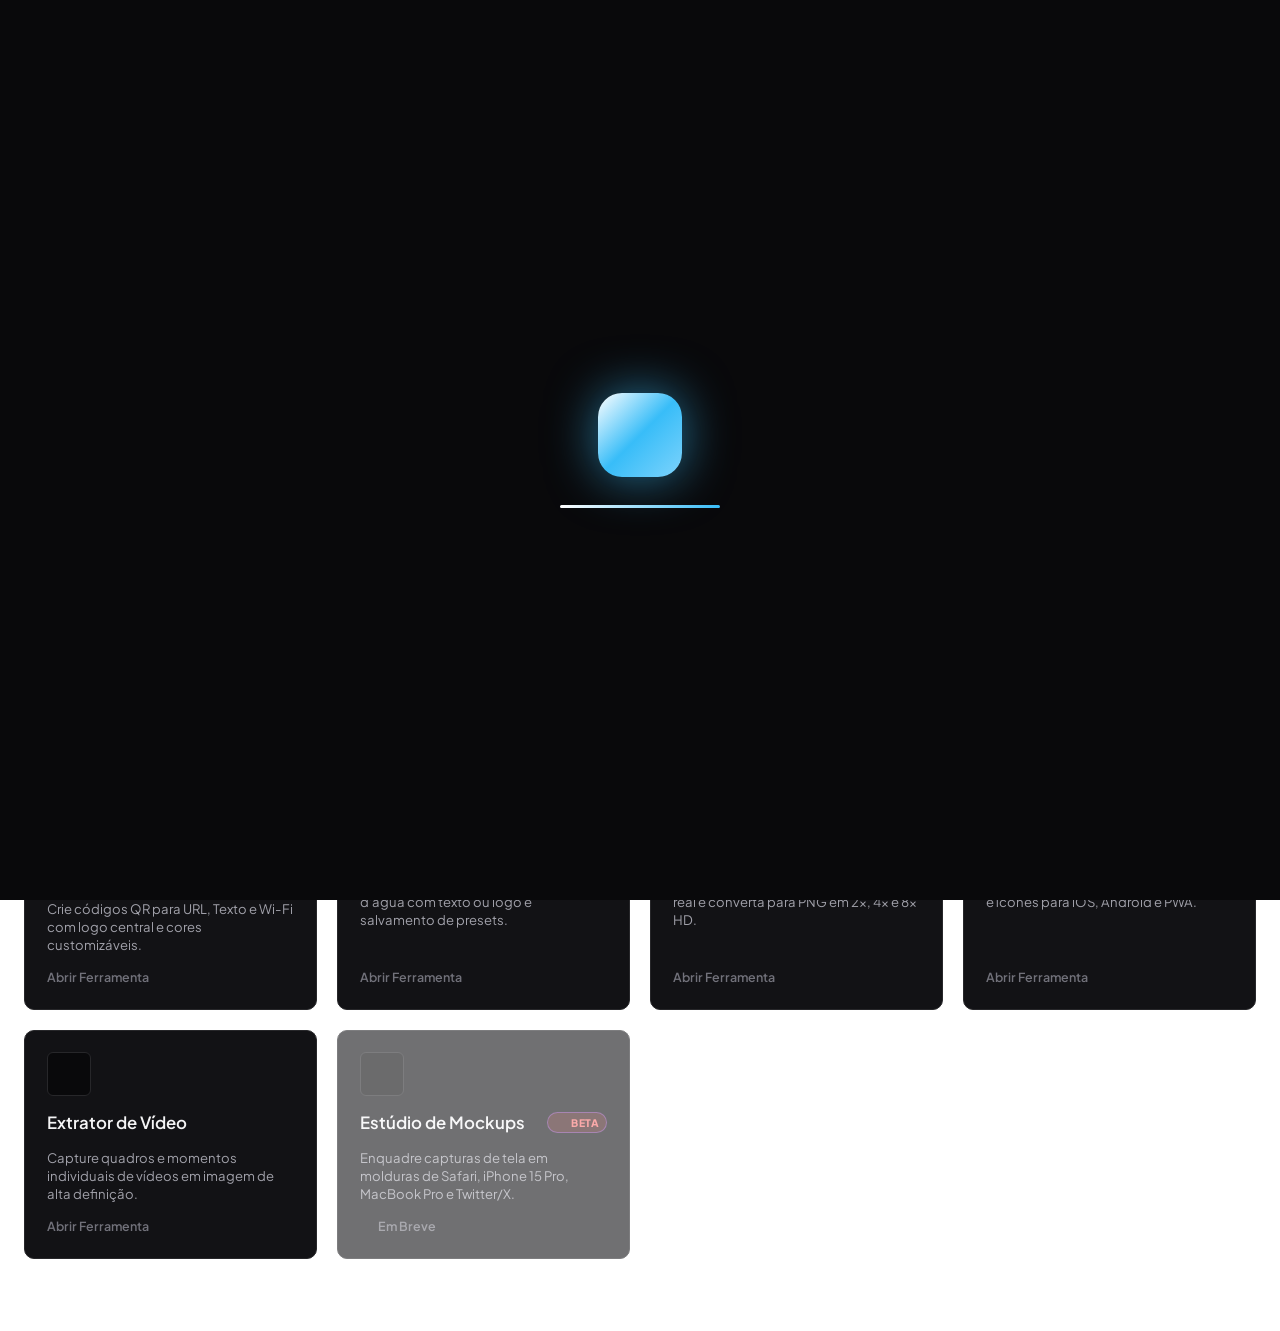
==== index.html @ 70dd6a7c "Add files via upload" ====
<!DOCTYPE html>
<html lang="pt-BR">
<head>
  <meta charset="UTF-8">
  <meta name="viewport" content="width=device-width, initial-scale=1.0">
  <meta name="description" content="SnapFlow - Suíte de Edição de Mídia e Utilitários de Design 100% Privada e Local. Comprima imagens em lote, remova fundos, converta vetores SVG, gere QR Codes e mockups 3D sem sair do navegador.">
  <meta name="keywords" content="comprimir imagens, compressor png jpg webp, remover fundo, editor de svg, mockups 3d, extrator de video, qrcode generator, design tools, saas media studio, privacidade local">
  <link rel="canonical" href="https://snapflow.app.br">

  <!-- OpenGraph / Facebook / WhatsApp Preview -->
  <meta property="og:type" content="website">
  <meta property="og:url" content="https://snapflow.app.br">
  <meta property="og:title" content="SnapFlow — Suíte de Edição de Mídia 100% Privada & Rápida">
  <meta property="og:description" content="Comprima fotos em lote, remova fundos, gere mockups e converta vetores SVG com processamento local no seu navegador.">
  <meta property="og:image" content="https://snapflow.app.br/assets/favicon.svg">

  <!-- Twitter Card -->
  <meta name="twitter:card" content="summary_large_image">
  <meta name="twitter:url" content="https://snapflow.app.br">
  <meta name="twitter:title" content="SnapFlow — Suíte de Edição de Mídia 100% Privada & Rápida">
  <meta name="twitter:description" content="Comprima fotos em lote, remova fundos, gere mockups e converta vetores SVG com processamento local no seu navegador.">

  <!-- Google tag (gtag.js) GA4 Oficial -->
  <script async src="https://www.googletagmanager.com/gtag/js?id=G-6MSY5E45TN"></script>
  <script>
    window.dataLayer = window.dataLayer || [];
    function gtag(){dataLayer.push(arguments);}
    gtag('js', new Date());
    gtag('config', 'G-6MSY5E45TN');
  </script>

  <title>SnapFlow</title>

  <!-- PWA & Mobile App Setup -->
  <link rel="manifest" href="manifest.json">
  <meta name="theme-color" content="#09090b">
  <meta name="mobile-web-app-capable" content="yes">
  <meta name="apple-mobile-web-app-capable" content="yes">
  <meta name="apple-mobile-web-app-status-bar-style" content="black-translucent">

  <!-- Favicon -->
  <link rel="icon" type="image/svg+xml" href="assets/favicon.svg">
  <link rel="shortcut icon" href="assets/favicon.svg">

  <!-- Google Fonts & Lucide Icons -->
  <link rel="preconnect" href="https://fonts.googleapis.com">
  <link rel="preconnect" href="https://fonts.gstatic.com" crossorigin>
  <link href="https://fonts.googleapis.com/css2?family=Outfit:wght@400;500;600;700;800&family=Plus+Jakarta+Sans:wght@400;500;600;700&display=swap" rel="stylesheet">
  <script src="https://unpkg.com/lucide@latest"></script>
  <script src="https://cdn.jsdelivr.net/npm/@supabase/supabase-js@2"></script>

  <!-- Stylesheets (v20 Cache Buster) -->
  <link rel="stylesheet" href="css/main.css?v=20">
  <link rel="stylesheet" href="css/glass.css?v=20">
  <link rel="stylesheet" href="css/components.css?v=20">
</head>
<body class="dark-theme">
  <!-- Dual-Theme Animated Particle Canvas -->
  <canvas id="stellarBg"></canvas>
  <!-- 1. Animated Splashscreen Overlay (Only Radiating Logo + Loader Bar) -->
  <div id="splashOverlay" class="splash-overlay">
    <div class="splash-content">
      <div class="splash-logo-glow">
        <i data-lucide="zap"></i>
      </div>
      <div class="splash-loader-bar">
        <div class="splash-loader-progress"></div>
      </div>
    </div>
  </div>

  <!-- Top Navigation & Header -->
  <header class="app-header">
    <div class="header-container">
      <div class="brand-logo" id="brandLogoBtn" style="cursor:pointer;" title="Voltar ao Hub de Serviços">
        <div class="logo-icon-glow">
          <i data-lucide="zap" class="brand-icon"></i>
        </div>
        <div class="brand-text">
          <span class="brand-name">Snap<span class="accent-badge">Flow</span></span>
        </div>
      </div>

      <nav class="header-nav-links">
        <button class="header-nav-link active" id="navHomeLink"><i data-lucide="home"></i> Início</button>
        <button class="header-nav-link" id="navPricingLink"><i data-lucide="gem"></i> Preços &amp; Planos</button>
      </nav>

      <div class="header-actions">
        <button id="showHubBtn" class="btn btn-secondary btn-sm hidden">
          <i data-lucide="layout-grid"></i> Ver Todas as Ferramentas
        </button>
        <button id="authLoginBtn" class="btn btn-secondary btn-sm" title="Entrar ou Criar Conta no SnapFlow">
          <i data-lucide="user"></i> Entrar
        </button>
        <div id="userProfileBadge" class="user-micro-badge hidden" title="Ver Planos / Gerenciar Conta">
          <div class="user-avatar-circle" id="userAvatarInitial">P</div>
          <div class="user-meta-info">
            <span class="user-meta-name" id="userNameLabel">Conta</span>
            <span class="micro-plan-badge free-badge" id="userPlanTag">FREE (0/10)</span>
          </div>
          <button id="authLogoutBtn" class="logout-icon-btn" title="Sair da Conta">
            <i data-lucide="log-out"></i>
          </button>
        </div>
      </div>
    </div>
  </header>

  <!-- 2. Services Grid Hub Screen (Initial Selection Screen) -->
  <div id="hubScreen" class="hub-screen">
    <div class="hub-header">
      <h1 class="hub-title">O que você gostaria de criar ou editar hoje?</h1>
      <p class="hub-subtitle">Escolha uma ferramenta abaixo para iniciar o seu projeto. Processamento 100% privado e rápido.</p>

      <div class="hub-search-container">
        <i data-lucide="search" class="hub-search-icon"></i>
        <input type="text" id="hubSearchInput" placeholder="Buscar ferramenta (ex: PDF, Fundo, QR Code, Mockup)..." class="hub-search-input">
      </div>

      <div class="hub-privacy-pill tooltip-trigger">
        <i data-lucide="shield-check" class="shield-icon"></i>
        <span>100% Privado &amp; Local</span>
      </div>
    </div>

    <!-- Category: Ferramentas Principais de Mídia & Design -->
    <div class="hub-category-section">
      <div class="hub-category-title"><i data-lucide="sparkles"></i> Ferramentas Essenciais de Mídia &amp; Design</div>
      <div class="hub-grid">
        <div class="hub-card" data-open-tab="compressor">
          <div class="hub-card-icon"><i data-lucide="minimize-2"></i></div>
          <div class="hub-card-title">Compressor &amp; Lote ZIP <span class="hot-badge"><i data-lucide="flame" class="flame-icon"></i> POPULAR</span></div>
          <p class="hub-card-desc">Reduza o tamanho de até 100 fotos preservando a qualidade visual. Baixe tudo em ZIP.</p>
          <span class="hub-card-action">Abrir Ferramenta <i data-lucide="arrow-right"></i></span>
        </div>

        <div class="hub-card" data-open-tab="converter">
          <div class="hub-card-icon"><i data-lucide="repeat"></i></div>
          <div class="hub-card-title">Conversor em Lote <span class="hot-badge"><i data-lucide="flame" class="flame-icon"></i> POPULAR</span></div>
          <p class="hub-card-desc">Converta entre PNG, JPG, WebP, AVIF e ICO em lote com download em ZIP.</p>
          <span class="hub-card-action">Abrir Ferramenta <i data-lucide="arrow-right"></i></span>
        </div>

        <div class="hub-card" data-open-tab="cropper">
          <div class="hub-card-icon"><i data-lucide="crop"></i></div>
          <div class="hub-card-title">Recorte &amp; Filtros</div>
          <p class="hub-card-desc">Recorte imagens em proporções 1:1, 16:9, 4:3, rotacione e aplique filtros visuais.</p>
          <span class="hub-card-action">Abrir Ferramenta <i data-lucide="arrow-right"></i></span>
        </div>

        <div class="hub-card" data-open-tab="upscaler">
          <div class="hub-card-icon"><i data-lucide="sparkles"></i></div>
          <div class="hub-card-title">HD Upscaler &amp; Nitidez</div>
          <p class="hub-card-desc">Amplie a resolução (2x/4x HD) e recupere detalhes com o filtro Unsharp Mask.</p>
          <span class="hub-card-action">Abrir Ferramenta <i data-lucide="arrow-right"></i></span>
        </div>

        <div class="hub-card" data-open-tab="qrcode">
          <div class="hub-card-icon"><i data-lucide="qr-code"></i></div>
          <div class="hub-card-title">Gerador de QR Code <span class="hot-badge"><i data-lucide="flame" class="flame-icon"></i> POPULAR</span></div>
          <p class="hub-card-desc">Crie códigos QR para URL, Texto e Wi-Fi com logo central e cores customizáveis.</p>
          <span class="hub-card-action">Abrir Ferramenta <i data-lucide="arrow-right"></i></span>
        </div>

        <div class="hub-card" data-open-tab="watermark">
          <div class="hub-card-icon"><i data-lucide="stamp"></i></div>
          <div class="hub-card-title">Marca d'Água</div>
          <p class="hub-card-desc">Proteja suas fotos aplicando marca d'água com texto ou logo e salvamento de presets.</p>
          <span class="hub-card-action">Abrir Ferramenta <i data-lucide="arrow-right"></i></span>
        </div>

        <div class="hub-card" data-open-tab="svgStudio">
          <div class="hub-card-icon"><i data-lucide="pen-tool"></i></div>
          <div class="hub-card-title">Editor SVG &amp; PNG HD</div>
          <p class="hub-card-desc">Edite cores de vetores SVG em tempo real e converta para PNG em 2x, 4x e 8x HD.</p>
          <span class="hub-card-action">Abrir Ferramenta <i data-lucide="arrow-right"></i></span>
        </div>

        <div class="hub-card" data-open-tab="favicon">
          <div class="hub-card-icon"><i data-lucide="layout-grid"></i></div>
          <div class="hub-card-title">Gerador de Favicon</div>
          <p class="hub-card-desc">Gere conjuntos completos de favicons e ícones para iOS, Android e PWA.</p>
          <span class="hub-card-action">Abrir Ferramenta <i data-lucide="arrow-right"></i></span>
        </div>

        <div class="hub-card" data-open-tab="frame">
          <div class="hub-card-icon"><i data-lucide="film"></i></div>
          <div class="hub-card-title">Extrator de Vídeo</div>
          <p class="hub-card-desc">Capture quadros e momentos individuais de vídeos em imagem de alta definição.</p>
          <span class="hub-card-action">Abrir Ferramenta <i data-lucide="arrow-right"></i></span>
        </div>

        <div class="hub-card disabled-card" data-open-tab="mockupStudio" style="opacity: 0.6; pointer-events: none; position: relative;">
          <div class="hub-card-icon"><i data-lucide="monitor"></i></div>
          <div class="hub-card-title">Estúdio de Mockups <span class="beta-badge" style="background: rgba(239, 68, 68, 0.2); color: #f87171;"><i data-lucide="lock" style="width:11px; height:11px; vertical-align:middle; margin-right:2px;"></i> BETA</span></div>
          <p class="hub-card-desc">Enquadre capturas de tela em molduras de Safari, iPhone 15 Pro, MacBook Pro e Twitter/X.</p>
          <span class="hub-card-action" style="color: var(--text-muted);"><i data-lucide="lock" style="width:14px; height:14px;"></i> Em Breve</span>
        </div>
      </div>
    </div>
  </div>

  <!-- 3. Pricing & SaaS Plans Screen -->
  <div id="pricingScreen" class="pricing-screen hidden">
    <div class="pricing-header">
      <h1 class="pricing-title">Escolha o plano ideal para o seu fluxo de trabalho</h1>
      <p class="pricing-subtitle">Processamento 100% privado no seu dispositivo. Sem limites ocultos.</p>
    </div>

    <div class="pricing-toggle-row">
      <span>Mensal</span>
      <div class="pricing-toggle-switch" id="pricingToggleSwitch">
        <div class="pricing-toggle-circle"></div>
      </div>
      <span>Anual</span>
      <span class="discount-badge">Economize 20%</span>
    </div>

    <div class="pricing-grid">
      <!-- Plan 1: Starter -->
      <div class="pricing-card">
        <h3 class="plan-name">Grátis</h3>
        <div class="plan-price-row"><span class="plan-price">R$ 0</span><span class="plan-period">/ mês</span></div>
        <p class="plan-desc">Para uso casual e edições rápidas no dia a dia.</p>
        <ul class="plan-features-list">
          <li class="plan-feature-item"><i data-lucide="check"></i> 10 Processamentos por mês</li>
          <li class="plan-feature-item"><i data-lucide="check"></i> Ferramentas Básicas (Compressor, QR Code)</li>
          <li class="plan-feature-item"><i data-lucide="check"></i> Processamento 100% Local &amp; Privado</li>
        </ul>
        <button id="freePlanBtn" class="btn btn-secondary btn-block margin-top-md">Plano Atual</button>
      </div>

      <!-- Plan 2: Pro -->
      <div class="pricing-card featured">
        <span class="featured-badge">Mais Popular</span>
        <h3 class="plan-name">Pro</h3>
        <div class="plan-price-row"><span class="plan-price" id="proPriceVal">R$ 29</span><span class="plan-period" id="proPeriodVal">/ mês</span></div>
        <p class="plan-desc">Para designers, criadores de conteúdo e freelancers.</p>
        <ul class="plan-features-list">
          <li class="plan-feature-item"><i data-lucide="check"></i> <strong>Processamento &amp; ZIP Ilimitados</strong></li>
          <li class="plan-feature-item"><i data-lucide="check"></i> Todas as 16 Ferramentas Avançadas</li>
          <li class="plan-feature-item"><i data-lucide="check"></i> Estúdio de Mockups 3D &amp; Editor SVG</li>
          <li class="plan-feature-item"><i data-lucide="check"></i> Exportação em Alta Definição 4K</li>
          <li class="plan-feature-item"><i data-lucide="check"></i> Marcas d'Água &amp; Presets Salvos</li>
        </ul>
        <button id="proSubscribeBtn" class="btn btn-primary btn-block margin-top-md">Assinar Plano Pro</button>
      </div>

      <!-- Plan 3: Enterprise -->
      <div class="pricing-card">
        <h3 class="plan-name">Agências</h3>
        <div class="plan-price-row"><span class="plan-price">R$ 79</span><span class="plan-period">/ mês</span></div>
        <p class="plan-desc">Para agências, times e empresas que buscam alta escala.</p>
        <ul class="plan-features-list">
          <li class="plan-feature-item"><i data-lucide="check"></i> Tudo do Plano Pro para até 10 pessoas</li>
          <li class="plan-feature-item"><i data-lucide="check"></i> Suporte Prioritário 24/7</li>
          <li class="plan-feature-item"><i data-lucide="check"></i> Licença Comercial Ilimitada</li>
        </ul>
        <button class="btn btn-secondary btn-block margin-top-md">Contatar Vendas</button>
      </div>
    </div>

    <!-- 7-Day Money Back Guarantee Card (Trust & Risk Reversal) -->
    <div class="pricing-guarantee-card">
      <div class="guarantee-icon-glow">
        <i data-lucide="shield-check"></i>
      </div>
      <div class="guarantee-text-block">
        <h4 class="guarantee-title">Garantia Incondicional de 7 Dias</h4>
        <p class="guarantee-desc">Experimente o SnapFlow PRO sem nenhum risco. Se você não amar a produtividade e a velocidade da plataforma nos primeiros 7 dias, devolvemos 100% do seu investimento sem perguntas.</p>
      </div>
    </div>

    <!-- Pricing FAQ Section -->
    <div class="pricing-faq-section">
      <h2 class="faq-title">Perguntas Frequentes</h2>
      <div class="faq-grid">
        <div class="faq-card">
          <div class="faq-question"><i data-lucide="help-circle"></i> Como funciona a privacidade dos meus arquivos?</div>
          <div class="faq-answer">Todo o processamento de imagens, vídeos e arquivos é feito 100% no seu próprio navegador via HTML5 Canvas. Suas fotos NUNCA são enviadas para nenhum servidor externo.</div>
        </div>

        <div class="faq-card">
          <div class="faq-question"><i data-lucide="help-circle"></i> O SnapFlow precisa de instalação?</div>
          <div class="faq-answer">Não! O SnapFlow roda diretamente no seu navegador em qualquer computador ou dispositivo sem precisar baixar programas.</div>
        </div>

        <div class="faq-card">
          <div class="faq-question"><i data-lucide="help-circle"></i> Posso cancelar minha assinatura a qualquer momento?</div>
          <div class="faq-answer">Com certeza. Você pode cancelar sua assinatura com 1 clique a qualquer momento sem taxas ou fidelidade.</div>
        </div>

        <div class="faq-card">
          <div class="faq-question"><i data-lucide="help-circle"></i> As ferramentas funcionam sem internet?</div>
          <div class="faq-answer">Sim! Após carregar a página inicial, todas as 16 ferramentas funcionam perfeitamente mesmo se a sua conexão com a internet cair.</div>
        </div>
      </div>
    </div>
  </div>

  <!-- 3. Studio Workspace Layout (Hidden initially until a tool is selected) -->
  <div id="workspaceLayout" class="workspace-layout hidden">
    <!-- Sidebar Navigation (16 Tools Categorized) -->
    <aside class="sidebar glass-card">
      <nav class="nav-menu">
        <div class="nav-group-title">Ferramentas de Mídia</div>

        <button class="nav-item active" data-tab="compressor">
          <div class="nav-icon-wrapper"><i data-lucide="minimize-2"></i></div>
          <div class="nav-label"><span class="nav-title">Compressor &amp; Lote ZIP <span class="hot-badge"><i data-lucide="flame" class="flame-icon"></i> POPULAR</span></span><span class="nav-desc">PNG, JPG, WebP</span></div>
        </button>

        <button class="nav-item" data-tab="converter">
          <div class="nav-icon-wrapper"><i data-lucide="repeat"></i></div>
          <div class="nav-label"><span class="nav-title">Conversor em Lote <span class="hot-badge"><i data-lucide="flame" class="flame-icon"></i> POPULAR</span></span><span class="nav-desc">PNG, JPG, WebP, ICO</span></div>
        </button>

        <button class="nav-item" data-tab="cropper">
          <div class="nav-icon-wrapper"><i data-lucide="crop"></i></div>
          <div class="nav-label"><span class="nav-title">Recorte &amp; Filtros</span><span class="nav-desc">Dimensões e Filtros</span></div>
        </button>

        <button class="nav-item" data-tab="upscaler">
          <div class="nav-icon-wrapper"><i data-lucide="sparkles"></i></div>
          <div class="nav-label"><span class="nav-title">HD Upscaler &amp; Nitidez</span><span class="nav-desc">Ampliação 2x/4x</span></div>
        </button>

        <button class="nav-item" data-tab="qrcode">
          <div class="nav-icon-wrapper"><i data-lucide="qr-code"></i></div>
          <div class="nav-label"><span class="nav-title">Gerador de QR Code <span class="hot-badge"><i data-lucide="flame" class="flame-icon"></i> POPULAR</span></span><span class="nav-desc">URL, Wi-Fi e Texto</span></div>
        </button>

        <button class="nav-item" data-tab="watermark">
          <div class="nav-icon-wrapper"><i data-lucide="stamp"></i></div>
          <div class="nav-label"><span class="nav-title">Marca d'Água</span><span class="nav-desc">Textos e Logos</span></div>
        </button>

        <button class="nav-item" data-tab="svgStudio">
          <div class="nav-icon-wrapper"><i data-lucide="pen-tool"></i></div>
          <div class="nav-label"><span class="nav-title">Editor SVG &amp; PNG HD</span><span class="nav-desc">Vetores 2x/4x/8x</span></div>
        </button>

        <button class="nav-item" data-tab="favicon">
          <div class="nav-icon-wrapper"><i data-lucide="layout-grid"></i></div>
          <div class="nav-label"><span class="nav-title">Gerador de Favicon</span><span class="nav-desc">Ícones de App e PWA</span></div>
        </button>

        <button class="nav-item" data-tab="frame">
          <div class="nav-icon-wrapper"><i data-lucide="film"></i></div>
          <div class="nav-label"><span class="nav-title">Extrator de Vídeo</span><span class="nav-desc">Captura de Frames HD</span></div>
        </button>

        <button class="nav-item disabled-nav-item" data-tab="mockupStudio" style="opacity: 0.5; pointer-events: none;">
          <div class="nav-icon-wrapper"><i data-lucide="monitor"></i></div>
          <div class="nav-label"><span class="nav-title">Estúdio de Mockups <span class="beta-badge" style="background: rgba(239, 68, 68, 0.2); color: #f87171;"><i data-lucide="lock" style="width:10px; height:10px;"></i> Em Breve</span></span><span class="nav-desc">iPhone, Safari, Twitter</span></div>
        </button>
      </nav>

      <!-- Storage & Stats Counter -->
      <div class="stats-card glass-panel">
        <div class="stats-header">
          <i data-lucide="cpu" class="sparkle-icon"></i>
          <span>Sessão Atual</span>
        </div>
        <div class="stats-grid">
          <div class="stat-box">
            <span class="stat-value" id="statsFilesProcessed">0</span>
            <span class="stat-label">Arquivos</span>
          </div>
          <div class="stat-box">
            <span class="stat-value" id="statsSavedSpace">0 MB</span>
            <span class="stat-label">Economizados</span>
          </div>
        </div>
      </div>

      <!-- Theme Switcher in Sidebar Footer (Option B) -->
      <div class="sidebar-theme-wrapper">
        <button id="themeToggleBtn" class="sidebar-theme-btn" title="Alternar Modo de Cor">
          <i data-lucide="moon" id="themeIcon"></i>
          <span id="themeToggleLabel">Modo Claro / Escuro</span>
        </button>
      </div>
    </aside>

    <!-- Main Content Area -->
    <main class="main-content">
      <!-- TAB 1: Compressor & Lote ZIP -->
      <section id="compressorTab" class="tab-panel active">
        <div class="panel-header"><div><h1 class="panel-title">Compressor &amp; Processamento em Lote ZIP</h1><p class="panel-subtitle">Reduza o tamanho de até 100 imagens e baixe tudo compactado em ZIP.</p></div></div>
        <div class="upload-container glass-card" id="compressorDropZone">
          <input type="file" id="compressorFileInput" accept="image/*" multiple class="file-input-hidden">
          <div class="upload-placeholder">
            <div class="upload-icon-pulse"><i data-lucide="upload-cloud"></i></div>
            <h3>Arraste e solte uma ou várias imagens aqui</h3>
            <p>ou clique para navegar nos seus arquivos (PNG, JPG, WebP, BMP)</p>
            <div class="btn-row">
              <button class="btn btn-primary" onclick="document.getElementById('compressorFileInput').click()"><i data-lucide="file-plus"></i> Selecionar Imagens (Lote)</button>
              <button class="btn btn-secondary" onclick="fetch('assets/sample.jpg').then(r=>r.blob()).then(b=>window.compressorApp.processFile(new File([b],'sample.jpg',{type:'image/jpeg'})))"><i data-lucide="sparkles"></i> Testar com Exemplo</button>
            </div>
          </div>
        </div>
        <div id="compressorWorkspace" class="workspace-card glass-card hidden">
          <div class="workspace-grid">
            <div class="controls-sidebar">
              <h3 class="section-heading"><i data-lucide="sliders"></i> Ajustes de Compressão</h3>
              <div class="control-group">
                <label for="outputFormat">Formato de Saída:</label>
                <select id="outputFormat" class="select-input">
                  <option value="image/webp">WebP (Recomendado)</option>
                  <option value="image/jpeg">JPEG</option>
                  <option value="image/png">PNG</option>
                </select>
              </div>
              <div class="control-group" id="qualityControlGroup"><div class="label-with-value"><label for="qualityRange">Qualidade:</label><span class="range-val" id="qualityValue">80%</span></div><input type="range" id="qualityRange" min="10" max="100" value="80" class="slider-input"></div>
              <div class="info-box-grid"><div class="metric-card"><span class="metric-label">Original</span><span class="metric-value" id="origSizeLabel">0 KB</span></div><div class="metric-card accent"><span class="metric-label">Otimizada</span><span class="metric-value" id="optSizeLabel">0 KB</span></div><div class="metric-card success"><span class="metric-label">Economia</span><span class="metric-value" id="savingLabel">0%</span></div></div>
              <div class="action-buttons">
                <button id="downloadCompressedBtn" class="btn btn-success btn-block"><i data-lucide="download"></i> Baixar Imagem Otimizada</button>
                <button id="resetCompressorBtn" class="btn btn-secondary btn-block margin-top-sm"><i data-lucide="upload"></i> Carregar Outra Imagem</button>
              </div>
            </div>
            <div class="preview-area">
              <div class="comparison-slider-container" id="comparisonContainer">
                <img id="imgBefore" src="" alt="Original" class="comparison-img before-img">
                <div class="after-wrapper" id="afterWrapper"><img id="imgAfter" src="" alt="Otimizada" class="comparison-img after-img"></div>
                <div class="slider-handle" id="sliderHandle"><div class="handle-circle"><i data-lucide="chevrons-left-right"></i></div></div>
              </div>
            </div>
          </div>
        </div>
      </section>

      <!-- TAB: Conversor em Lote -->
      <section id="converterTab" class="tab-panel">
        <div class="panel-header">
          <div>
            <h1 class="panel-title">Conversor Universal de Imagens em Lote <span class="hot-badge"><i data-lucide="sparkles" class="flame-icon"></i> LOTE ZIP</span></h1>
            <p class="panel-subtitle">Converta até 100 imagens de uma vez entre PNG, JPG, WebP, AVIF e ICO diretamente no seu navegador.</p>
          </div>
        </div>

        <div class="upload-container glass-card" id="converterDropZone">
          <input type="file" id="converterFileInput" accept="image/*" multiple class="file-input-hidden">
          <div class="upload-placeholder">
            <div class="upload-icon-pulse" style="background:rgba(56,189,248,0.15); color:#38bdf8; border-color:rgba(56,189,248,0.3);"><i data-lucide="repeat"></i></div>
            <h3>Arraste imagens ou clique para converter em lote</h3>
            <p>Suporta PNG, JPG, WebP, AVIF, BMP, GIF e SVG</p>
            <div class="btn-row"><button class="btn btn-primary" onclick="document.getElementById('converterFileInput').click()"><i data-lucide="upload"></i> Escolher Imagens</button></div>
          </div>
        </div>

        <div id="converterWorkspace" class="workspace-card glass-card hidden">
          <div class="workspace-grid">
            <div class="controls-sidebar">
              <!-- Target Format -->
              <div class="control-group">
                <label>Formato de Saída</label>
                <div class="tab-selector-small" style="margin-top:0.35rem; display:flex; gap:0.3rem; flex-wrap:wrap;">
                  <button class="btn btn-sm btn-primary active converter-format-btn" data-mime="image/webp" data-ext="webp" style="flex:1;">🚀 WebP</button>
                  <button class="btn btn-sm btn-secondary converter-format-btn" data-mime="image/jpeg" data-ext="jpg" style="flex:1;">📸 JPG</button>
                  <button class="btn btn-sm btn-secondary converter-format-btn" data-mime="image/png" data-ext="png" style="flex:1;">🎨 PNG</button>
                </div>
              </div>

              <!-- Quality Slider -->
              <div class="control-group margin-top-sm">
                <div class="label-with-value"><label>Qualidade</label><span id="converterQualityVal">90%</span></div>
                <input type="range" id="converterQualityRange" min="10" max="100" value="90" class="slider-input">
              </div>

              <!-- Scale / Resize -->
              <div class="control-group margin-top-sm">
                <label>Redimensionar</label>
                <div class="btn-group" style="margin-top:0.35rem;">
                  <button class="btn btn-sm btn-primary active converter-scale-btn" data-scale="1">100%</button>
                  <button class="btn btn-sm btn-secondary converter-scale-btn" data-scale="0.75">75%</button>
                  <button class="btn btn-sm btn-secondary converter-scale-btn" data-scale="0.5">50%</button>
                </div>
              </div>

              <!-- Summary Card -->
              <div style="background:rgba(255,255,255,0.02); border:1px solid var(--glass-border); border-radius:10px; padding:0.85rem; margin-top:1.25rem;">
                <div style="display:flex; justify-content:space-between; font-size:0.8rem; margin-bottom:0.3rem; color:var(--text-muted);">
                  <span>Total de Arquivos:</span>
                  <strong id="converterCountVal" style="color:var(--text-primary);">0</strong>
                </div>
                <div style="display:flex; justify-content:space-between; font-size:0.8rem; margin-bottom:0.3rem; color:var(--text-muted);">
                  <span>Tamanho Original:</span>
                  <span id="converterTotalOrigVal" style="color:var(--text-primary);">0 KB</span>
                </div>
                <div style="display:flex; justify-content:space-between; font-size:0.8rem; color:var(--text-muted);">
                  <span>Tamanho Convertido:</span>
                  <strong id="converterTotalNewVal" style="color:#10b981;">0 KB</strong>
                </div>
              </div>

              <!-- Action Buttons -->
              <div class="action-buttons margin-top-lg">
                <button id="converterDownloadZipBtn" class="btn btn-success btn-block margin-bottom-sm"><i data-lucide="archive"></i> Baixar Todas em ZIP</button>
                <div style="display:flex; gap:0.4rem;">
                  <input type="file" id="converterAddMoreInput" accept="image/*" multiple class="file-input-hidden">
                  <button class="btn btn-secondary btn-sm" style="flex:1;" onclick="document.getElementById('converterAddMoreInput').click()"><i data-lucide="plus"></i> Mais Fotos</button>
                  <button id="converterClearBtn" class="btn btn-secondary btn-sm" style="flex:1;"><i data-lucide="trash-2"></i> Limpar</button>
                </div>
              </div>
            </div>

            <!-- Items List Container -->
            <div class="preview-area" style="max-height:560px; overflow-y:auto; padding:0.5rem;">
              <div id="converterItemsGrid"></div>
            </div>
          </div>
        </div>
      </section>

      <!-- TAB 2: Estúdio de Mockups -->
      <section id="mockupStudioTab" class="tab-panel">
        <div class="panel-header"><div><h1 class="panel-title">Estúdio de Mockups de Dispositivos</h1><p class="panel-subtitle">Enquadre suas capturas de tela em molduras fotorealistas de Safari, iPhone 15 Pro, MacBook Pro e Twitter/X.</p></div></div>
        <div class="upload-container glass-card" id="mockupDropZone">
          <input type="file" id="mockupFileInput" accept="image/*" class="file-input-hidden">
          <div class="upload-placeholder">
            <div class="upload-icon-pulse"><i data-lucide="monitor"></i></div>
            <h3>Carregue sua captura de tela (Screenshot)</h3>
            <div class="btn-row">
              <button class="btn btn-primary" onclick="document.getElementById('mockupFileInput').click()"><i data-lucide="image"></i> Abrir Screenshot</button>
              <button class="btn btn-secondary" onclick="fetch('assets/sample.jpg').then(r=>r.blob()).then(b=>window.mockupApp.loadFile(new File([b],'sample.jpg',{type:'image/jpeg'})))"><i data-lucide="sparkles"></i> Testar com Exemplo</button>
            </div>
          </div>
        </div>
        <div id="mockupWorkspace" class="workspace-card glass-card hidden">
          <div class="workspace-grid">
            <div class="controls-sidebar">
              <h3 class="section-heading"><i data-lucide="layout"></i> Modelo do Dispositivo</h3>
              <div class="tab-selector-small">
                <button class="mockup-frame-btn active" data-frame="safari">Safari Window</button>
                <button class="mockup-frame-btn" data-frame="iphone">iPhone 15</button>
              </div>
              <div class="tab-selector-small margin-top-sm">
                <button class="mockup-frame-btn" data-frame="macbook">MacBook Pro</button>
                <button class="mockup-frame-btn" data-frame="twitter">Twitter / X</button>
              </div>

              <h3 class="section-heading margin-top-md"><i data-lucide="palette"></i> Papel de Parede / Fundo</h3>
              <div class="btn-group">
                <button class="btn btn-secondary mockup-bg-btn active" data-bg="dark">Dark</button>
                <button class="btn btn-secondary mockup-bg-btn" data-bg="sunset">Sunset</button>
                <button class="btn btn-secondary mockup-bg-btn" data-bg="aurora">Aurora</button>
                <button class="btn btn-secondary mockup-bg-btn" data-bg="transparent">PNG</button>
              </div>

              <h3 class="section-heading margin-top-md"><i data-lucide="sliders"></i> Margem / Padding</h3>
              <div class="control-group"><div class="label-with-value"><label>Padding</label><span id="mockupPaddingVal">50px</span></div><input type="range" id="mockupPaddingRange" min="10" max="120" value="50" class="slider-input"></div>

              <div class="action-buttons margin-top-md"><button id="downloadMockupBtn" class="btn btn-success btn-block"><i data-lucide="download"></i> Baixar Mockup HD PNG</button></div>
            </div>
            <div class="preview-area"><canvas id="mockupCanvas" style="max-width:100%; border-radius:8px;"></canvas></div>
          </div>
        </div>
      </section>

      <!-- TAB 3: Recorte & Filtros -->
      <section id="cropperTab" class="tab-panel">
        <div class="panel-header"><div><h1 class="panel-title">Editor, Recorte e Filtros Visuais</h1><p class="panel-subtitle">Ajuste dimensões, corte e aplique filtros.</p></div></div>
        <div class="upload-container glass-card" id="cropperDropZone">
          <input type="file" id="cropperFileInput" accept="image/*" class="file-input-hidden">
          <div class="upload-placeholder">
            <div class="upload-icon-pulse"><i data-lucide="crop"></i></div>
            <h3>Carregue a imagem para editar</h3>
            <div class="btn-row"><button class="btn btn-primary" onclick="document.getElementById('cropperFileInput').click()"><i data-lucide="file-plus"></i> Abrir Editor</button></div>
          </div>
        </div>
        <div id="cropperWorkspace" class="workspace-card glass-card hidden">
          <div class="workspace-grid">
            <div class="controls-sidebar">
              <div class="preset-grid"><button class="preset-btn active" data-aspect="free">Livre</button><button class="preset-btn" data-aspect="1:1">1:1</button><button class="preset-btn" data-aspect="16:9">16:9</button><button class="preset-btn" data-aspect="4:3">4:3</button></div>
              <div class="action-buttons margin-top-md"><button id="downloadCroppedBtn" class="btn btn-success btn-block"><i data-lucide="download"></i> Exportar Imagem Editada</button></div>
            </div>
            <div class="preview-area"><canvas id="cropCanvas"></canvas></div>
          </div>
        </div>
      </section>

      <!-- TAB: Editor SVG -->
      <section id="svgStudioTab" class="tab-panel">
        <div class="panel-header"><div><h1 class="panel-title">Editor de Vetores SVG &amp; PNG HD</h1><p class="panel-subtitle">Edite cores de vetores SVG em tempo real e converta em alta definição (2x, 4x, 8x HD).</p></div></div>
        <div class="upload-container glass-card" id="svgDropZone">
          <input type="file" id="svgFileInput" accept=".svg" class="file-input-hidden">
          <div class="upload-placeholder">
            <div class="upload-icon-pulse"><i data-lucide="pen-tool"></i></div>
            <h3>Carregue um arquivo vetorial SVG</h3>
            <div class="btn-row"><button class="btn btn-primary" onclick="document.getElementById('svgFileInput').click()"><i data-lucide="upload"></i> Escolher Vetor SVG</button></div>
          </div>
        </div>
        <div id="svgWorkspace" class="workspace-card glass-card hidden">
          <div class="workspace-grid">
            <div class="controls-sidebar">
              <h3 class="section-heading"><i data-lucide="palette"></i> Cor de Preenchimento</h3>
              <input type="color" id="svgFillColor" value="#ffffff" class="select-input" style="height:38px;">
              <div class="action-buttons margin-top-md"><button id="downloadSvgPngBtn" class="btn btn-success btn-block"><i data-lucide="download"></i> Baixar em PNG 4x HD</button></div>
            </div>
            <div class="preview-area">
              <div id="svgPreviewArea" style="max-width:300px;"></div>
              <textarea id="svgCodeArea" class="textarea-input margin-top-md" readonly></textarea>
            </div>
          </div>
        </div>
      </section>

      <!-- TAB 6: HD Upscaler & Nitidez -->
      <section id="upscalerTab" class="tab-panel">
        <div class="panel-header"><div><h1 class="panel-title">HD Upscaler &amp; Aprimorador de Nitidez</h1><p class="panel-subtitle">Amplie a resolução (2x/4x) e recupere detalhes com o filtro Unsharp Mask.</p></div></div>
        <div class="upload-container glass-card" id="upscaleDropZone">
          <input type="file" id="upscaleFileInput" accept="image/*" class="file-input-hidden">
          <div class="upload-placeholder">
            <div class="upload-icon-pulse"><i data-lucide="sparkles"></i></div>
            <h3>Carregue a foto para ampliar e aprimorar</h3>
            <div class="btn-row"><button class="btn btn-primary" onclick="document.getElementById('upscaleFileInput').click()"><i data-lucide="image"></i> Selecionar Imagem</button></div>
          </div>
        </div>
        <div id="upscaleWorkspace" class="workspace-card glass-card hidden">
          <div class="workspace-grid">
            <div class="controls-sidebar">
              <div class="btn-group"><button class="btn btn-secondary scale-btn active" data-scale="2">Ampliar 2x HD</button><button class="btn btn-secondary scale-btn" data-scale="4">Ampliar 4x HD</button></div>
              <div class="control-group margin-top-sm"><div class="label-with-value"><label>Nitidez</label><span id="sharpnessVal">30%</span></div><input type="range" id="sharpnessRange" min="0" max="100" value="30" class="slider-input"></div>
              <div class="action-buttons margin-top-md"><button id="downloadUpscaledBtn" class="btn btn-success btn-block"><i data-lucide="download"></i> Baixar Imagem Ampliada HD</button></div>
            </div>
            <div class="preview-area"><canvas id="upscaleCanvas" style="max-width:100%;"></canvas></div>
          </div>
        </div>
      </section>

      <!-- TAB 7: Favicon Generator -->
      <section id="faviconTab" class="tab-panel">
        <div class="panel-header"><div><h1 class="panel-title">Gerador de Favicon &amp; Ícones de App</h1><p class="panel-subtitle">Gere tamanhos de favicons para iOS, Android e PWA.</p></div></div>
        <div class="upload-container glass-card" id="faviconDropZone">
          <input type="file" id="faviconFileInput" accept="image/*" class="file-input-hidden">
          <div class="upload-placeholder">
            <div class="upload-icon-pulse"><i data-lucide="layout-grid"></i></div>
            <h3>Carregue a imagem do logotipo</h3>
            <div class="btn-row"><button class="btn btn-primary" onclick="document.getElementById('faviconFileInput').click()"><i data-lucide="upload"></i> Escolher Logotipo</button></div>
          </div>
        </div>
        <div id="faviconWorkspace" class="workspace-card glass-card hidden"><div class="favicon-grid margin-top-md" id="faviconPreviewGrid"></div></div>
      </section>

      <!-- TAB 8: Marca d'Água -->
      <section id="watermarkTab" class="tab-panel">
        <div class="panel-header"><div><h1 class="panel-title">Adicionador de Marca d'Água</h1><p class="panel-subtitle">Proteja suas fotos aplicando textos ou logotipos.</p></div></div>
        <div class="upload-container glass-card" id="watermarkDropZone">
          <input type="file" id="watermarkFileInput" accept="image/*" class="file-input-hidden">
          <div class="upload-placeholder">
            <div class="upload-icon-pulse"><i data-lucide="stamp"></i></div>
            <h3>Carregue a foto base para proteger</h3>
            <div class="btn-row"><button class="btn btn-primary" onclick="document.getElementById('watermarkFileInput').click()"><i data-lucide="image"></i> Abrir Imagem</button></div>
          </div>
        </div>
        <div id="watermarkWorkspace" class="workspace-card glass-card hidden">
          <div class="workspace-grid">
            <div class="controls-sidebar">
              <div id="wmTextControls"><label for="wmTextValue">Texto:</label><input type="text" id="wmTextValue" class="text-input" value="© SnapFlow"></div>
              <div class="action-buttons margin-top-md"><button id="downloadWatermarkedBtn" class="btn btn-success btn-block"><i data-lucide="download"></i> Baixar Imagem Protegida</button></div>
            </div>
            <div class="preview-area"><canvas id="watermarkCanvas" style="max-width:100%;"></canvas></div>
          </div>
        </div>
      </section>

      <!-- TAB: QR Code -->
      <section id="qrcodeTab" class="tab-panel">
        <div class="panel-header"><div><h1 class="panel-title">Gerador de QR Code Customizável</h1><p class="panel-subtitle">Crie códigos QR para URL, Texto e Wi-Fi.</p></div></div>
        <div class="workspace-card glass-card">
          <div class="workspace-grid">
            <div class="controls-sidebar">
              <div class="tab-selector-small"><button class="qr-type-btn active" data-type="url">Link / URL</button><button class="qr-type-btn" data-type="text">Texto livre</button><button class="qr-type-btn" data-type="wifi">Wi-Fi</button></div>
              <div id="qrInputUrl" class="qr-content-group margin-top-sm"><label for="qrUrlValue">URL do Website:</label><input type="url" id="qrUrlValue" class="text-input" value="https://google.com"></div>
              <div class="action-buttons margin-top-lg"><button id="downloadQrPngBtn" class="btn btn-primary btn-block"><i data-lucide="download"></i> Baixar QR Code (PNG)</button></div>
            </div>
            <div class="preview-area center-preview"><canvas id="qrCanvas" width="320" height="320"></canvas></div>
          </div>
        </div>
      </section>

      <!-- TAB: Extrator de Vídeo -->
      <section id="frameTab" class="tab-panel">
        <div class="panel-header"><div><h1 class="panel-title">Extrator de Frames de Vídeo</h1><p class="panel-subtitle">Capture momentos em imagens de alta definição.</p></div></div>
        <div class="upload-container glass-card" id="frameDropZone">
          <input type="file" id="frameFileInput" accept="video/*" class="file-input-hidden">
          <div class="upload-placeholder">
            <div class="upload-icon-pulse"><i data-lucide="film"></i></div>
            <h3>Carregue um vídeo (MP4, WebM)</h3>
            <div class="btn-row"><button class="btn btn-primary" onclick="document.getElementById('frameFileInput').click()"><i data-lucide="upload"></i> Escolher Vídeo</button></div>
          </div>
        </div>
        <div id="frameWorkspace" class="workspace-card glass-card hidden">
          <div class="workspace-grid">
            <div class="controls-sidebar"><button id="captureFrameBtn" class="btn btn-primary btn-block"><i data-lucide="camera"></i> Capturar Frame</button></div>
            <div class="preview-area"><video id="videoPlayer" controls style="max-width:100%;"></video><div id="capturedFrameContainer" class="captured-frame-box hidden"><canvas id="capturedFrameCanvas"></canvas><button id="downloadFrameBtn" class="btn btn-success btn-sm"><i data-lucide="download"></i> Baixar PNG</button></div></div>
          </div>
        </div>
      </section>

    </main>
  </div>

  <!-- Auth Modal (Supabase Google & E-mail Login) -->
  <div id="authModal" class="modal-overlay hidden" style="position:fixed; inset:0; z-index:9999; background:rgba(9,9,11,0.85); backdrop-filter:blur(10px); display:flex; align-items:center; justify-content:center; padding:1rem;">
    <div class="glass-card auth-modal-card">
      <button id="closeAuthModalBtn" class="icon-btn-sm" style="position:absolute; top:1rem; right:1rem; background:none; border:none; color:var(--text-muted); cursor:pointer;"><i data-lucide="x"></i></button>
      
      <div style="text-align:center; margin-bottom:1.5rem;">
        <div style="width:48px; height:48px; background:rgba(56,189,248,0.15); border-radius:12px; display:inline-flex; align-items:center; justify-content:center; color:#38bdf8; margin-bottom:0.75rem;">
          <i data-lucide="zap" style="width:26px; height:26px;"></i>
        </div>
        <h2 style="font-size:1.4rem; font-weight:700; margin-bottom:0.3rem;">Entrar no SnapFlow</h2>
        <p style="font-size:0.85rem; color:var(--text-muted);">Acesse sua conta para desbloquear o Plano Pro e ferramentas ilimitadas.</p>
      </div>

      <!-- Google Auth Button -->
      <button id="googleAuthBtn" class="btn btn-secondary btn-block" style="display:flex; align-items:center; justify-content:center; gap:0.5rem; padding:0.75rem; border-radius:10px; font-weight:600; width:100%;">
        <svg width="18" height="18" viewBox="0 0 24 24"><path fill="#4285F4" d="M22.56 12.25c0-.78-.07-1.53-.2-2.25H12v4.26h5.92c-.26 1.37-1.04 2.53-2.21 3.31v2.77h3.57c2.08-1.92 3.28-4.74 3.28-8.09z"/><path fill="#34A853" d="M12 23c2.97 0 5.46-.98 7.28-2.66l-3.57-2.77c-.98.66-2.23 1.06-3.71 1.06-2.86 0-5.29-1.93-6.16-4.53H2.18v2.84C3.99 20.53 7.7 23 12 23z"/><path fill="#FBBC05" d="M5.84 14.1c-.22-.66-.35-1.36-.35-2.1s.13-1.44.35-2.1V7.06H2.18C1.43 8.55 1 10.22 1 12s.43 3.45 1.18 4.94l2.85-2.22.81-.62z"/><path fill="#EA4335" d="M12 5.38c1.62 0 3.06.56 4.21 1.64l3.15-3.15C17.45 2.09 14.97 1 12 1 7.7 1 3.99 3.47 2.18 7.06l3.66 2.84c.87-2.6 3.3-4.52 6.16-4.52z"/></svg>
        Continuar com o Google
      </button>

      <div style="display:flex; align-items:center; gap:0.5rem; margin:1.25rem 0; color:var(--text-muted); font-size:0.75rem;">
        <div style="flex:1; height:1px; background:var(--glass-border);"></div>
        <span>OU COM E-MAIL</span>
        <div style="flex:1; height:1px; background:var(--glass-border);"></div>
      </div>

      <!-- Email Auth Form -->
      <form id="authEmailForm">
        <div class="control-group">
          <label style="font-size:0.8rem; font-weight:500; display:block; margin-bottom:0.3rem;">Endereço de E-mail</label>
          <input type="email" id="authEmailInput" class="text-input" placeholder="seuemail@exemplo.com" required style="width:100%;">
        </div>
        <button type="submit" class="btn btn-primary btn-block margin-top-md" style="width:100%;">Entrar / Registrar <i data-lucide="arrow-right"></i></button>
      </form>
    </div>
  </div>

  <!-- PRO Upgrade Paywall Modal -->
  <div id="paywallModal" class="modal-overlay hidden" style="position:fixed; inset:0; z-index:9999; background:rgba(9,9,11,0.85); backdrop-filter:blur(10px); display:flex; align-items:center; justify-content:center; padding:1rem;">
    <div class="glass-card auth-modal-card" style="text-align:center;">
      <button id="closePaywallModalBtn" class="icon-btn-sm" style="position:absolute; top:1rem; right:1rem; background:none; border:none; color:var(--text-muted); cursor:pointer;"><i data-lucide="x"></i></button>
      
      <div style="width:56px; height:56px; background:rgba(245,158,11,0.15); border-radius:14px; display:inline-flex; align-items:center; justify-content:center; color:#f59e0b; margin-bottom:1rem;">
        <i data-lucide="crown" style="width:32px; height:32px;"></i>
      </div>
      
      <h2 id="paywallModalTitle" style="font-size:1.4rem; font-weight:700; margin-bottom:0.4rem;">Você Atingiu seu Limite Grátis! 🛑</h2>
      <p id="paywallModalDesc" style="font-size:0.88rem; color:var(--text-muted); line-height:1.5; margin-bottom:1.5rem;">Você utilizou suas 10 edições gratuitas este mês. Assine o Plano PRO por apenas R$ 29/mês para continuar criando sem limites!</p>

      <div style="background:rgba(255,255,255,0.03); border:1px solid var(--glass-border); border-radius:12px; padding:1rem; margin-bottom:1.5rem; text-align:left;">
        <div style="font-size:0.8rem; font-weight:600; margin-bottom:0.5rem; color:#38bdf8;">Benefícios do Plano PRO:</div>
        <ul style="font-size:0.8rem; color:var(--text-primary); list-style:none; padding:0; display:flex; flex-direction:column; gap:0.4rem;">
          <li>✨ Processamento &amp; Lotes ZIP Ilimitados</li>
          <li>✨ Exportação em Qualidade Máxima (4K HD)</li>
          <li>✨ Marca d'Água com Logo &amp; Presets Salvos</li>
        </ul>
      </div>

      <button id="paywallUpgradeBtn" class="btn btn-primary btn-block" style="width:100%; padding:0.85rem; font-weight:600; display:flex; align-items:center; justify-content:center; gap:0.5rem;">
        Assinar Plano PRO Agora <i data-lucide="arrow-right"></i>
      </button>
    </div>
  </div>

  <!-- Toast Container -->
  <div id="toastContainer" class="toast-container"></div>

  <!-- Scripts (Core Suite) -->
  <script src="js/jszip.min.js"></script>
  <script src="js/utils.js"></script>
  <script src="js/preset-manager.js"></script>
  <script src="js/compressor.js"></script>
  <script src="js/converter.js"></script>
  <script src="js/mockup-studio.js"></script>
  <script src="js/cropper.js"></script>
  <script src="js/svg-studio.js"></script>
  <script src="js/upscaler.js"></script>
  <script src="js/favicon-generator.js"></script>
  <script src="js/watermark.js"></script>
  <script src="js/qrcode.js"></script>
  <script src="js/frame-extractor.js"></script>
  <script src="js/custom-color-picker.js"></script>
  <script src="js/stellar-bg.js"></script>
  <script src="js/auth-supabase.js"></script>
  <script src="js/limit-guard.js"></script>
  <script src="js/analytics.js"></script>
  <script src="js/pricing-checkout.js"></script>
  <script src="js/app.js"></script>
</body>
</html>
---- css/main.css ----
/* ==========================================================================
   SupaEdit - Ultra Minimalist Dark & Light Theme System
   ========================================================================== */

:root, body.dark-theme, body:not(.light-theme) {
  /* Minimalist Dark Color Palette */
  --bg-primary: #09090b;       /* Deep Matte Carbon Black */
  --bg-secondary: #121215;     /* Minimal Card Dark */
  --bg-tertiary: #18181b;      /* Minimal Surface / Input */
  
  --glass-bg: #121215;
  --glass-bg-hover: #1c1c21;
  --glass-border: #27272a;     /* Subdued Subtle Border */
  --glass-border-accent: #3f3f46;

  --text-primary: #f4f4f5;     /* Crisp High Contrast White */
  --text-secondary: #a1a1aa;   /* Soft Muted Gray */
  --text-muted: #71717a;       /* Dark Subdued Gray */

  --accent-primary: #ffffff;   /* Pure Minimal White */
  --accent-primary-hover: #e4e4e7;
  --accent-secondary: #38bdf8; /* Minimal Sky Blue Accent */
  --accent-cyan: #38bdf8;
  --accent-emerald: #22c55e;
  --accent-amber: #f59e0b;
  --accent-rose: #ef4444;

  --gradient-primary: linear-gradient(135deg, #27272a 0%, #09090b 100%);
  --gradient-glass: #121215;

  --radius-sm: 6px;
  --radius-md: 10px;
  --radius-lg: 14px;
  --radius-full: 9999px;

  --shadow-sm: 0 1px 3px rgba(0, 0, 0, 0.4);
  --shadow-md: 0 4px 16px rgba(0, 0, 0, 0.5);
  --shadow-glow: 0 0 15px rgba(255, 255, 255, 0.05);

  --font-main: 'Plus Jakarta Sans', -apple-system, BlinkMacSystemFont, 'Segoe UI', Roboto, sans-serif;
  --font-heading: 'Outfit', sans-serif;
  
  --transition-fast: 0.15s cubic-bezier(0.4, 0, 0.2, 1);
  --transition-normal: 0.2s cubic-bezier(0.4, 0, 0.2, 1);
}

/* Light Theme Minimal Overrides */
body.light-theme {
  --bg-primary: #f4f4f5;
  --bg-secondary: #ffffff;
  --bg-tertiary: #e4e4e7;
  
  --glass-bg: #ffffff;
  --glass-bg-hover: #f4f4f5;
  --glass-border: #d4d4d8;
  --glass-border-accent: #a1a1aa;

  --text-primary: #09090b;
  --text-secondary: #52525b;
  --text-muted: #71717a;

  --accent-primary: #09090b;
  --accent-primary-hover: #18181b;
  --accent-secondary: #0284c7;

  --shadow-md: 0 4px 16px rgba(0, 0, 0, 0.08);
}

/* Reset & Base Setup */
*, *::before, *::after {
  box-sizing: border-box;
  margin: 0;
  padding: 0;
}

button {
  font-family: inherit;
  font-size: inherit;
  color: inherit;
  background: none;
  border: none;
  padding: 0;
  margin: 0;
  cursor: pointer;
  -webkit-appearance: none;
  appearance: none;
}

html {
  background-color: var(--bg-primary);
}

html, body {
  width: 100%;
  min-height: 100vh;
  font-family: var(--font-main);
  background: transparent !important;
  color: var(--text-primary);
  overflow-x: hidden;
  line-height: 1.5;
  -webkit-font-smoothing: antialiased;
}

/* Typography */
h1, h2, h3, h4, h5, h6 {
  font-family: var(--font-heading);
  font-weight: 600;
  color: var(--text-primary);
  line-height: 1.2;
  letter-spacing: -0.02em;
}

/* Background Stellar Canvas (Fixed Behind Content) */
#stellarBg {
  position: fixed !important;
  top: 0 !important;
  left: 0 !important;
  width: 100vw !important;
  height: 100vh !important;
  z-index: -1 !important;
  pointer-events: none !important;
  opacity: 1 !important;
}

/* Header & Navigation Bar (Glued to Top) */
.app-header {
  position: sticky !important;
  top: 0 !important;
  z-index: 1000 !important;
  padding: 0.65rem 0 !important;
  background: var(--bg-primary) !important;
  border-bottom: 1px solid var(--glass-border) !important;
}

.header-container {
  max-width: 1280px !important;
  width: 100% !important;
  margin: 0 auto !important;
  padding: 0 1.5rem !important;
  box-sizing: border-box !important;
  display: flex !important;
  flex-direction: row !important;
  align-items: center !important;
  justify-content: space-between !important;
  flex-wrap: nowrap !important;
  gap: 1rem;
}

.header-nav-links {
  display: flex !important;
  flex-direction: row !important;
  align-items: center !important;
  gap: 0.5rem;
  margin: 0 1rem;
}

.header-actions {
  display: flex !important;
  flex-direction: row !important;
  align-items: center !important;
  gap: 0.75rem !important;
  flex-shrink: 0;
}

.brand-logo {
  display: flex;
  align-items: center;
  gap: 0.75rem;
  padding: 0;
  border-radius: var(--radius-md);
  border: none;
  background: transparent !important;
  transition: opacity var(--transition-fast), transform var(--transition-fast);
}

.brand-logo:hover {
  opacity: 0.85;
  transform: scale(0.98);
  background: transparent !important;
  box-shadow: none !important;
}

.logo-icon-glow {
  width: 38px;
  height: 38px;
  border-radius: var(--radius-sm);
  background: var(--bg-secondary);
  border: 1px solid var(--glass-border-accent);
  display: flex;
  align-items: center;
  justify-content: center;
  color: #38bdf8;
  transition: all 0.25s ease;
}

.brand-icon {
  width: 20px;
  height: 20px;
  color: #38bdf8;
  stroke: #38bdf8;
  transition: color 0.25s ease, stroke 0.25s ease;
}

.brand-logo:hover .logo-icon-glow {
  transform: scale(1.04);
  background: linear-gradient(90deg, #ffffff 0%, #38bdf8 40%, #7dd3fc 70%, #ffffff 100%) !important;
  background-size: 300% 300% !important;
  animation: movingGradient 2s ease infinite !important;
  border-color: #38bdf8 !important;
  box-shadow: 0 0 20px rgba(56, 189, 248, 0.45) !important;
}

.brand-logo:hover .brand-icon {
  color: #09090b !important;
  stroke: #09090b !important;
}

.brand-name {
  font-family: var(--font-heading);
  font-size: 1.35rem;
  font-weight: 700;
  letter-spacing: -0.02em;
  color: var(--text-primary);
}

.accent-badge {
  color: var(--text-secondary);
  font-weight: 400;
}

.brand-tagline {
  display: block;
  font-size: 0.75rem;
  color: var(--text-muted);
  font-weight: 400;
}

/* Animated Moving Gradient Hover System (White -> Sky Blue -> Cyan) */
@keyframes movingGradient {
  0% { background-position: 0% 50%; }
  50% { background-position: 100% 50%; }
  100% { background-position: 0% 50%; }
}

.header-nav-link,
#showHubBtn,
.privacy-badge,
#themeToggleBtn {
  position: relative;
  transition: all var(--transition-fast);
  border-radius: var(--radius-md);
}

.header-nav-link:hover,
#showHubBtn:hover,
.privacy-badge:hover,
#themeToggleBtn:hover {
  background: linear-gradient(90deg, #ffffff 0%, #38bdf8 40%, #7dd3fc 70%, #ffffff 100%) !important;
  background-size: 300% 300% !important;
  animation: movingGradient 2s ease infinite !important;
  color: #09090b !important;
  border-color: #38bdf8 !important;
  box-shadow: 0 0 20px rgba(56, 189, 248, 0.45) !important;
}

.header-nav-link:hover > span,
.header-nav-link:hover > svg,
.header-nav-link:hover > i,
#showHubBtn:hover > span,
#showHubBtn:hover > svg,
#showHubBtn:hover > i,
.privacy-badge:hover > span,
.privacy-badge:hover > svg,
.privacy-badge:hover > i,
#themeToggleBtn:hover > span,
#themeToggleBtn:hover > svg,
#themeToggleBtn:hover > i {
  color: #09090b !important;
}

.privacy-badge {
  display: flex;
  align-items: center;
  gap: 0.4rem;
  padding: 0.35rem 0.75rem;
  border-radius: var(--radius-full);
  background: rgba(34, 197, 94, 0.08);
  border: 1px solid rgba(34, 197, 94, 0.25);
  color: #4ade80;
  font-size: 0.78rem;
  font-weight: 500;
  position: relative;
  cursor: pointer;
}

.shield-icon {
  width: 15px;
  height: 15px;
}

/* Tooltip Popover (Theme-Aware & Legible in Dark & Light Modes) */
.tooltip-trigger .tooltip {
  visibility: hidden;
  opacity: 0;
  width: 250px;
  text-align: center;
  border-radius: var(--radius-md);
  padding: 0.75rem 0.9rem;
  position: absolute;
  z-index: 9999;
  top: 130%;
  left: 50%;
  transform: translateX(-50%);
  font-size: 0.78rem;
  font-weight: 500;
  line-height: 1.45;
  transition: opacity var(--transition-normal), visibility var(--transition-normal);
  pointer-events: none;
  box-shadow: 0 10px 30px rgba(0, 0, 0, 0.25);
}

/* Dark Mode Tooltip */
body.dark-theme .tooltip-trigger .tooltip,
.tooltip-trigger .tooltip {
  background-color: #18181b !important;
  color: #fafafa !important;
  border: 1px solid #3f3f46 !important;
}

/* Light Mode Tooltip */
body.light-theme .tooltip-trigger .tooltip {
  background-color: #ffffff !important;
  color: #09090b !important;
  border: 1px solid #e4e4e7 !important;
  box-shadow: 0 10px 25px rgba(0, 0, 0, 0.12) !important;
}

.tooltip-trigger:hover .tooltip {
  visibility: visible;
  opacity: 1;
}

/* Minimalist Buttons */
.btn {
  display: inline-flex;
  align-items: center;
  justify-content: center;
  gap: 0.5rem;
  padding: 0.6rem 1.15rem;
  border-radius: var(--radius-md);
  font-family: var(--font-main);
  font-size: 0.88rem;
  font-weight: 500;
  cursor: pointer;
  border: 1px solid transparent;
  outline: none;
  transition: all var(--transition-fast);
  text-decoration: none;
}

.btn svg {
  width: 17px;
  height: 17px;
}

.btn:active {
  transform: scale(0.98);
}

.btn-primary {
  background: var(--accent-primary);
  color: var(--bg-primary);
  border: 1px solid var(--accent-primary);
}

.btn-primary:hover {
  background: var(--accent-primary-hover);
  border-color: var(--accent-primary-hover);
}

.btn-secondary {
  background: var(--bg-tertiary);
  color: var(--text-primary);
  border: 1px solid var(--glass-border);
}

.btn-secondary:hover {
  background: var(--bg-secondary);
  border-color: var(--glass-border-accent);
}

body.light-theme .btn-secondary {
  background: #e4e4e7 !important;
  color: #09090b !important;
  border: 1px solid #d4d4d8 !important;
  font-weight: 600 !important;
}

body.light-theme .btn-secondary:hover {
  background: #d4d4d8 !important;
  color: #09090b !important;
  border-color: #a1a1aa !important;
}

.btn-success {
  background: var(--accent-emerald);
  color: #ffffff;
  font-weight: 600;
}

.btn-success:hover {
  background: #16a34a;
}

.btn-danger-outline {
  background: transparent;
  color: var(--accent-rose);
  border: 1px solid rgba(239, 68, 68, 0.3);
}

.btn-danger-outline:hover {
  background: rgba(239, 68, 68, 0.1);
}

.btn-block {
  width: 100%;
}

.btn-sm {
  padding: 0.35rem 0.75rem;
  font-size: 0.8rem;
}

.icon-btn {
  width: 38px;
  height: 38px;
  border-radius: var(--radius-md);
  background: var(--bg-secondary);
  border: 1px solid var(--glass-border);
  color: var(--text-secondary);
  display: flex;
  align-items: center;
  justify-content: center;
  cursor: pointer;
  transition: all var(--transition-fast);
}

.icon-btn:hover {
  background: var(--bg-tertiary);
  color: var(--text-primary);
  border-color: var(--glass-border-accent);
}

/* Layout Workspace */
.workspace-layout {
  max-width: 1280px;
  margin: 1.5rem auto;
  padding: 0 1.5rem;
  display: grid;
  grid-template-columns: 280px 1fr;
  gap: 1.5rem;

  @media (max-width: 960px) {
    grid-template-columns: 1fr;
  }
}

.workspace-layout.hidden {
  display: none !important;
  visibility: hidden !important;
  opacity: 0 !important;
  height: 0 !important;
  margin: 0 !important;
  padding: 0 !important;
  overflow: hidden !important;
  pointer-events: none !important;
}

/* Studio Tools Section Header & Spacing System */
.panel-header {
  margin-bottom: 2.5rem !important;
  display: flex;
  flex-direction: column;
  gap: 0.4rem;
}

.panel-title {
  font-size: 1.85rem;
  font-weight: 700;
  color: var(--text-primary);
  line-height: 1.2;
}

.panel-subtitle {
  font-size: 0.95rem;
  color: var(--text-secondary);
  line-height: 1.45;
}

/* Universal Hidden Utility Class */
.hidden {
  display: none !important;
  visibility: hidden !important;
  opacity: 0 !important;
}

/* ==========================================================================
   Mobile Responsiveness Polish (iPhone, Android & Tablets)
   ========================================================================== */
@media (max-width: 768px) {
  .header-container {
    padding: 0.5rem 1rem !important;
    gap: 0.5rem !important;
    flex-wrap: wrap !important;
  }

  .header-nav-links {
    margin: 0 !important;
    gap: 0.35rem !important;
  }

  .header-nav-link {
    padding: 0.35rem 0.6rem !important;
    font-size: 0.78rem !important;
  }

  .privacy-badge {
    display: none !important; /* Oculta badge de privacidade em telas pequenas para não poluir */
  }

  .hub-header {
    padding: 1.5rem 1rem !important;
  }

  .hub-title {
    font-size: 1.5rem !important;
    line-height: 1.25 !important;
  }

  .hub-grid {
    grid-template-columns: 1fr !important;
    gap: 0.85rem !important;
  }

  .workspace-layout {
    padding: 0 0.75rem !important;
    gap: 1rem !important;
    margin: 0.75rem auto !important;
  }

  .workspace-grid {
    grid-template-columns: 1fr !important;
    gap: 1rem !important;
  }

  .controls-sidebar {
    order: 2;
  }

  .preview-area {
    order: 1;
    min-height: 260px !important;
    padding: 0.65rem !important;
  }

  .comparison-slider-container {
    max-height: 320px !important;
  }

  .pricing-grid {
    grid-template-columns: 1fr !important;
    gap: 1.25rem !important;
  }
}

@media (max-width: 480px) {
  .brand-name {
    font-size: 1.15rem !important;
  }

  .logo-icon-glow {
    width: 32px !important;
    height: 32px !important;
  }

  .brand-icon {
    width: 16px !important;
    height: 16px !important;
  }

  .btn {
    font-size: 0.82rem !important;
    padding: 0.55rem 0.85rem !important;
  }

  .hub-search-input {
    font-size: 0.85rem !important;
    padding-left: 2.4rem !important;
  }
}
---- css/glass.css ----
/* ==========================================================================
   SupaEdit - Glassmorphism UI & Navigation Layout System
   ========================================================================== */

/* Glass Cards & Containers */
.glass-card {
  background: var(--bg-secondary);
  border: 1px solid var(--glass-border);
  border-radius: var(--radius-md);
  box-shadow: var(--shadow-sm);
  transition: border-color var(--transition-fast), box-shadow var(--transition-fast);
}

.glass-card:hover {
  border-color: var(--glass-border-accent);
}

/* Sidebar Navigation */
.sidebar {
  max-height: calc(100vh - 110px);
  overflow-y: auto;
  padding: 0.75rem;
}

.sidebar::-webkit-scrollbar {
  width: 4px;
}

.sidebar::-webkit-scrollbar-thumb {
  background: var(--border-color);
  border-radius: 4px;
}

.nav-menu {
  display: flex;
  flex-direction: column;
  gap: 0.25rem;
}

.nav-group-title {
  font-size: 0.72rem;
  font-weight: 700;
  text-transform: uppercase;
  letter-spacing: 0.08em;
  color: var(--text-muted);
  padding: 0.85rem 0.85rem 0.35rem 0.85rem;
}

.nav-item {
  display: flex;
  align-items: center;
  gap: 0.75rem;
  padding: 0.65rem 0.85rem;
  border-radius: var(--radius-sm);
  color: var(--text-secondary);
  background: transparent;
  border: 1px solid transparent;
  cursor: pointer;
  transition: all var(--transition-fast);
  width: 100%;
  text-align: left;
}

.nav-item:hover {
  color: var(--text-primary);
  background: var(--bg-tertiary);
}

.nav-item.active {
  color: var(--text-primary);
  background: var(--bg-tertiary);
  border-color: var(--glass-border-accent);
}

.nav-icon-wrapper {
  width: 28px;
  height: 28px;
  display: flex;
  align-items: center;
  justify-content: center;
  border-radius: var(--radius-xs);
  flex-shrink: 0;
}

.nav-label {
  display: flex;
  flex-direction: column;
  min-width: 0;
}

.nav-title {
  font-weight: 600;
  font-size: 0.85rem;
  display: flex;
  align-items: center;
  gap: 0.35rem;
}

.nav-desc {
  font-size: 0.72rem;
  color: var(--text-muted);
  white-space: nowrap;
  overflow: hidden;
  text-overflow: ellipsis;
}

/* Sidebar Session Stats Card (Compact & Modern Setup) */
.stats-card {
  margin-top: 1.25rem;
  padding: 0.85rem 1rem;
  background: var(--bg-tertiary);
  border: 1px solid var(--glass-border);
  border-radius: var(--radius-md);
  display: flex;
  flex-direction: column;
  gap: 0.65rem;
}

.stats-header {
  display: flex;
  align-items: center;
  gap: 0.4rem;
  font-size: 0.72rem;
  font-weight: 700;
  text-transform: uppercase;
  letter-spacing: 0.06em;
  color: var(--text-muted);
}

.stats-header i {
  width: 14px;
  height: 14px;
  color: #38bdf8;
}

.stats-grid {
  display: grid;
  grid-template-columns: 1fr 1fr;
  gap: 0.6rem;
}

.stat-box {
  background: var(--bg-secondary);
  border: 1px solid var(--glass-border);
  border-radius: var(--radius-sm);
  padding: 0.5rem 0.6rem;
  display: flex;
  flex-direction: column;
  align-items: flex-start;
  gap: 0.15rem;
}

.stat-value {
  font-family: var(--font-heading);
  font-size: 1.05rem;
  font-weight: 700;
  color: var(--text-primary);
  line-height: 1;
}

.stat-label {
  font-size: 0.68rem;
  color: var(--text-muted);
  font-weight: 500;
}

/* Main Content & Single Tool Focused Viewport */
.main-content {
  min-width: 0;
  min-height: calc(100vh - 120px);
}

.tab-panel {
  display: none !important;
}

.tab-panel.active {
  display: block !important;
  animation: fadeIn 0.25s cubic-bezier(0.4, 0, 0.2, 1);
}

@keyframes fadeIn {
  from { opacity: 0; transform: translateY(6px); }
  to { opacity: 1; transform: translateY(0); }
}
---- css/components.css ----
/* ==========================================================================
   SupaEdit - Dark Minimalist Component Styles & Universal Variable System
   ========================================================================== */

/* File Input & Upload Area */
.upload-container {
  padding: 3.5rem 2rem;
  text-align: center;
  border: 1px dashed var(--glass-border);
  border-radius: var(--radius-md);
  background: var(--bg-secondary);
  cursor: pointer;
  transition: all var(--transition-fast);
}

.upload-container:hover, .upload-container.drag-over {
  border-color: var(--glass-border-accent);
  background: var(--bg-tertiary);
}

.file-input-hidden {
  display: none;
}

.upload-placeholder {
  display: flex;
  flex-direction: column;
  align-items: center;
  gap: 1rem;
}

.upload-icon-pulse {
  width: 60px;
  height: 60px;
  border-radius: var(--radius-full);
  background: var(--bg-tertiary);
  display: flex;
  align-items: center;
  justify-content: center;
  color: var(--text-primary);
  margin-bottom: 0.5rem;
  border: 1px solid var(--glass-border);
}

.upload-icon-pulse svg {
  width: 28px;
  height: 28px;
}

.btn-row {
  display: flex;
  gap: 0.75rem;
  justify-content: center;
  flex-wrap: wrap;
  margin-top: 0.5rem;
}

.upload-placeholder h3 {
  font-size: 1.15rem;
  font-weight: 600;
}

.upload-placeholder p {
  color: var(--text-muted);
  font-size: 0.85rem;
  max-width: 400px;
}

/* Workspace Card & Grid */
.workspace-card {
  padding: 1.5rem;
}

.workspace-grid {
  display: grid;
  grid-template-columns: 300px 1fr;
  gap: 1.5rem;

  @media (max-width: 900px) {
    grid-template-columns: 1fr;
  }
}

.controls-sidebar {
  display: flex;
  flex-direction: column;
  gap: 1rem;
}

.section-heading {
  font-size: 0.9rem;
  display: flex;
  align-items: center;
  gap: 0.5rem;
  color: var(--text-primary);
  border-bottom: 1px solid var(--glass-border);
  padding-bottom: 0.4rem;
  font-weight: 600;
}

.section-heading svg {
  width: 16px;
  height: 16px;
  color: var(--text-secondary);
}

.margin-top-sm { margin-top: 0.5rem; }
.margin-top-md { margin-top: 1rem; }
.margin-top-lg { margin-top: 1.5rem; }

/* Inputs & Form Controls */
.control-group {
  display: flex;
  flex-direction: column;
  gap: 0.4rem;
}

.control-group label {
  font-size: 0.82rem;
  font-weight: 500;
  color: var(--text-secondary);
}

.label-with-value {
  display: flex;
  justify-content: space-between;
  align-items: center;
}

.range-val {
  font-family: var(--font-heading);
  font-size: 0.82rem;
  font-weight: 600;
  color: var(--text-primary);
}

.slider-input {
  width: 100%;
  accent-color: var(--text-primary);
  height: 4px;
  background: var(--bg-tertiary);
  border-radius: var(--radius-full);
  outline: none;
  cursor: pointer;
}

.select-input, .text-input, .textarea-input {
  width: 100%;
  padding: 0.6rem 0.8rem;
  border-radius: var(--radius-sm);
  background: var(--bg-primary);
  border: 1px solid var(--glass-border);
  color: var(--text-primary);
  font-family: var(--font-main);
  font-size: 0.85rem;
  outline: none;
  transition: border-color var(--transition-fast);
}

.select-input:focus, .text-input:focus, .textarea-input:focus {
  border-color: var(--glass-border-accent);
}

.textarea-input {
  resize: vertical;
  min-height: 80px;
}

/* Glassmorphism Showcase Background Container & Vibrant Orbs */
.glass-showcase-bg {
  width: 100%;
  max-width: 480px;
  height: 260px;
  border-radius: var(--radius-md);
  background: radial-gradient(circle at 50% 50%, #1e1b4b 0%, #09090b 100%);
  position: relative;
  overflow: hidden;
  display: flex;
  align-items: center;
  justify-content: center;
  border: 1px solid var(--glass-border);
}

.glass-orb {
  position: absolute;
  border-radius: 50%;
  filter: blur(25px);
  animation: orbFloat 8s ease-in-out infinite alternate;
}

.glass-orb.orb-1 {
  width: 140px;
  height: 140px;
  background: #38bdf8;
  top: 20px;
  left: 30px;
}

.glass-orb.orb-2 {
  width: 160px;
  height: 160px;
  background: #a855f7;
  bottom: 20px;
  right: 40px;
  animation-delay: -3s;
}

.glass-orb.orb-3 {
  width: 120px;
  height: 120px;
  background: #ec4899;
  top: 60px;
  right: 80px;
  animation-delay: -5s;
}

@keyframes orbFloat {
  0% { transform: translate(0, 0) scale(1); }
  100% { transform: translate(25px, 20px) scale(1.15); }
}

.css-preview-card {
  width: 280px;
  height: 160px;
  position: relative;
  z-index: 10;
  display: flex;
  align-items: center;
  justify-content: center;
  text-align: center;
  padding: 1.25rem;
  transition: all 0.2s ease;
}

.preset-colors-row {
  display: flex;
  align-items: center;
  gap: 0.5rem;
  margin-top: 0.4rem;
}

.color-preset-btn {
  width: 28px;
  height: 28px;
  border-radius: 50%;
  cursor: pointer;
  transition: transform 0.2s ease;
}

.color-preset-btn:hover, .color-preset-btn.active {
  transform: scale(1.2);
}

/* Info Metrics Grid */
.info-box-grid {
  display: grid;
  grid-template-columns: 1fr 1fr 1fr;
  gap: 0.5rem;
  margin: 0.5rem 0;
}

.metric-card {
  background: var(--bg-primary);
  padding: 0.55rem;
  border-radius: var(--radius-sm);
  text-align: center;
  border: 1px solid var(--glass-border);
}

.metric-card.accent {
  border-color: var(--glass-border-accent);
}

.metric-card.success {
  border-color: rgba(34, 197, 94, 0.3);
}

.stat-label {
  font-size: 0.68rem;
  color: var(--text-muted);
  font-weight: 500;
}

/* Image Compressor Before/After Comparison Slider (Fixed 1:1 Alignment) */
.comparison-slider-container {
  position: relative;
  width: 100%;
  max-width: 720px;
  min-height: 380px;
  overflow: hidden;
  border-radius: var(--radius-md);
  user-select: none;
  touch-action: none;
  border: 1px solid var(--glass-border);
  background: #09090b;
  display: flex;
  align-items: center;
  justify-content: center;
}

.comparison-img {
  display: block;
  width: 100%;
  height: auto;
  max-height: 520px;
  object-fit: contain;
  pointer-events: none;
}

.after-wrapper {
  position: absolute;
  top: 0;
  left: 0;
  height: 100%;
  width: 50%;
  overflow: hidden;
  z-index: 2;
  border-right: 2px solid #38bdf8;
}

.after-wrapper .after-img {
  position: absolute;
  top: 0;
  left: 0;
  max-width: none !important;
  pointer-events: none;
}

.slider-handle {
  position: absolute;
  top: 0;
  bottom: 0;
  left: 50%;
  width: 2px;
  background: #38bdf8;
  z-index: 10;
  cursor: ew-resize;
  transform: translateX(-50%);
}

.handle-circle {
  position: absolute;
  top: 50%;
  left: 50%;
  transform: translate(-50%, -50%);
  width: 36px;
  height: 36px;
  border-radius: 50%;
  background: #09090b;
  color: #38bdf8;
  display: flex;
  align-items: center;
  justify-content: center;
  box-shadow: 0 0 15px rgba(56, 189, 248, 0.4);
  border: 2px solid #38bdf8;
  cursor: ew-resize;
}

.metric-label {
  font-size: 0.68rem;
  color: var(--text-muted);
  display: block;
}

.metric-value {
  font-family: var(--font-heading);
  font-size: 0.9rem;
  font-weight: 600;
  color: var(--text-primary);
}

.metric-card.accent .metric-value { color: var(--accent-cyan); }
.metric-card.success .metric-value { color: #4ade80; }

/* Preview & Canvas Viewports */
.preview-area {
  background: var(--bg-primary);
  border-radius: var(--radius-md);
  border: 1px solid var(--glass-border);
  padding: 1rem;
  display: flex;
  flex-direction: column;
  align-items: center;
  justify-content: center;
  min-height: 400px;
  position: relative;
  overflow: hidden;
}

.preview-toolbar {
  width: 100%;
  display: flex;
  justify-content: space-between;
  align-items: center;
  margin-bottom: 1rem;
  font-size: 0.82rem;
  color: var(--text-secondary);
}

.preview-toolbar svg {
  vertical-align: middle;
  margin-right: 0.3rem;
  color: var(--text-primary);
}

/* Animated Flame Badge for Popular Tools */
.hot-badge {
  display: inline-flex;
  align-items: center;
  gap: 3px;
  font-size: 0.65rem;
  font-weight: 700;
  padding: 1px 6px;
  border-radius: var(--radius-full);
  background: rgba(245, 158, 11, 0.15);
  border: 1px solid rgba(245, 158, 11, 0.4);
  color: #f59e0b;
  margin-left: 6px;
  vertical-align: middle;
  letter-spacing: 0.03em;
}

.flame-icon {
  width: 12px;
  height: 12px;
  color: #f59e0b;
  animation: flameFlicker 1.6s infinite ease-in-out;
}

@keyframes flameFlicker {
  0% { transform: scale(1) rotate(0deg); filter: drop-shadow(0 0 2px rgba(245, 158, 11, 0.5)); }
  25% { transform: scale(1.2) rotate(-5deg); filter: drop-shadow(0 0 6px rgba(245, 158, 11, 0.8)); }
  50% { transform: scale(1.05) rotate(3deg); filter: drop-shadow(0 0 3px rgba(239, 68, 68, 0.6)); }
  75% { transform: scale(1.25) rotate(-3deg); filter: drop-shadow(0 0 8px rgba(245, 158, 11, 0.9)); }
  100% { transform: scale(1) rotate(0deg); filter: drop-shadow(0 0 2px rgba(245, 158, 11, 0.5)); }
}

/* Badge Toolbar Styles */

/* ==========================================================================
   UNIVERSAL TAB SELECTOR & BUTTON STYLING (Variable Standard)
   ========================================================================== */

.tab-selector-small {
  display: flex;
  background: var(--bg-primary);
  padding: 3px;
  border-radius: var(--radius-sm);
  gap: 3px;
  border: 1px solid var(--glass-border);
}

.qr-type-btn,
.pattern-type-btn,
.preset-btn {
  flex: 1;
  padding: 0.45rem 0.75rem;
  border-radius: calc(var(--radius-sm) - 2px);
  border: 1px solid transparent;
  background: transparent;
  color: var(--text-secondary);
  font-family: var(--font-main);
  font-size: 0.8rem;
  font-weight: 500;
  cursor: pointer;
  transition: all var(--transition-fast);
  outline: none;
  text-align: center;
}

.qr-type-btn:hover,
.pattern-type-btn:hover,
.preset-btn:hover {
  color: var(--text-primary);
  background: var(--bg-tertiary);
}

.qr-type-btn.active,
.pattern-type-btn.active,
.preset-btn.active {
  background: var(--accent-primary);
  color: var(--bg-primary);
  font-weight: 600;
  border-color: var(--accent-primary);
  box-shadow: var(--shadow-sm);
}

/* Watermark Grid Position Buttons */
.wm-pos-grid {
  display: grid;
  grid-template-columns: repeat(3, 1fr);
  gap: 0.4rem;
}

.wm-pos-btn {
  padding: 0.45rem 0.5rem;
  border-radius: var(--radius-sm);
  background: var(--bg-primary);
  border: 1px solid var(--glass-border);
  color: var(--text-secondary);
  font-family: var(--font-main);
  font-size: 0.75rem;
  font-weight: 500;
  cursor: pointer;
  transition: all var(--transition-fast);
  outline: none;
}

.wm-pos-btn:hover {
  background: var(--bg-tertiary);
  color: var(--text-primary);
  border-color: var(--glass-border-accent);
}

.wm-pos-btn.active {
  background: var(--accent-primary);
  color: var(--bg-primary);
  font-weight: 600;
  border-color: var(--accent-primary);
  box-shadow: var(--shadow-sm);
}

/* Aspect Ratio Preset Grid */
.preset-grid {
  display: grid;
  grid-template-columns: repeat(2, 1fr);
  gap: 0.4rem;
}

/* Color Pickers (Custom Styling) */
.color-picker-row {
  display: grid;
  grid-template-columns: 1fr 1fr;
  gap: 0.75rem;
}

.color-picker-item {
  display: flex;
  flex-direction: column;
  gap: 0.4rem;
}

.color-picker-item label {
  font-size: 0.8rem;
  font-weight: 500;
  color: var(--text-secondary);
}

input[type="color"] {
  -webkit-appearance: none;
  -moz-appearance: none;
  appearance: none;
  width: 100%;
  height: 38px;
  padding: 3px;
  background: var(--bg-primary);
  border: 1px solid var(--glass-border);
  border-radius: var(--radius-sm);
  cursor: pointer;
  transition: all var(--transition-fast);
}

input[type="color"]:hover {
  border-color: var(--glass-border-accent);
  background: var(--bg-tertiary);
}

input[type="color"]:focus {
  border-color: var(--text-primary);
  outline: none;
}

input[type="color"]::-webkit-color-swatch-wrapper {
  padding: 0;
  border-radius: calc(var(--radius-sm) - 3px);
}

input[type="color"]::-webkit-color-swatch {
  border: 1px solid rgba(255, 255, 255, 0.2);
  border-radius: calc(var(--radius-sm) - 3px);
}

input[type="color"]::-moz-color-swatch {
  border: 1px solid rgba(255, 255, 255, 0.2);
  border-radius: calc(var(--radius-sm) - 3px);
}

/* Custom Rounded Dark Color Picker Popover */
.custom-color-popover {
  position: absolute;
  z-index: 1000;
  width: 250px;
  background: var(--bg-secondary);
  border: 1px solid var(--glass-border-accent);
  border-radius: 12px;
  padding: 1rem;
  box-shadow: var(--shadow-md);
  display: none;
  flex-direction: column;
  gap: 0.75rem;
  animation: popoverFadeIn 0.2s cubic-bezier(0.4, 0, 0.2, 1);
}

.custom-color-popover.active {
  display: flex !important;
}

.custom-color-popover.hidden {
  display: none !important;
}

@keyframes popoverFadeIn {
  from { opacity: 0; transform: translateY(6px) scale(0.96); }
  to { opacity: 1; transform: translateY(0) scale(1); }
}

.popover-header {
  display: flex;
  justify-content: space-between;
  align-items: center;
  font-size: 0.8rem;
  font-weight: 600;
  color: var(--text-primary);
  border-bottom: 1px solid var(--glass-border);
  padding-bottom: 0.4rem;
}

.popover-close-btn {
  background: none;
  border: none;
  color: var(--text-muted);
  font-size: 1.2rem;
  line-height: 1;
  cursor: pointer;
}

.popover-close-btn:hover {
  color: var(--text-primary);
}

.popover-canvas-wrapper {
  position: relative;
  width: 100%;
  height: 120px;
  border-radius: 8px;
  overflow: hidden;
  border: 1px solid var(--glass-border);
}

#colorSatCanvas {
  width: 100%;
  height: 100%;
  cursor: crosshair;
}

.popover-controls {
  display: flex;
  flex-direction: column;
  gap: 0.6rem;
}

.hue-slider {
  width: 100%;
  height: 8px;
  border-radius: 4px;
  outline: none;
  -webkit-appearance: none;
  background: linear-gradient(to right, #ff0000, #ffff00, #00ff00, #00ffff, #0000ff, #ff00ff, #ff0000);
  cursor: pointer;
}

.hue-slider::-webkit-slider-thumb {
  -webkit-appearance: none;
  width: 16px;
  height: 16px;
  border-radius: 50%;
  background: #ffffff;
  border: 2px solid #09090b;
  box-shadow: 0 0 4px rgba(0,0,0,0.5);
  cursor: pointer;
}

.popover-hex-row {
  display: flex;
  align-items: center;
  gap: 0.5rem;
}

.color-preview-circle {
  width: 32px;
  height: 32px;
  border-radius: 50%;
  border: 1px solid rgba(255, 255, 255, 0.2);
  flex-shrink: 0;
}

.popover-presets-grid {
  display: grid;
  grid-template-columns: repeat(8, 1fr);
  gap: 0.35rem;
  margin-top: 0.25rem;
}

.preset-chip {
  width: 20px;
  height: 20px;
  border-radius: 50%;
  border: 1px solid var(--glass-border);
  cursor: pointer;
  transition: transform 0.15s ease;
}

.preset-chip:hover {
  transform: scale(1.2);
  border-color: var(--text-primary);
}

/* Favicon Grid Styles */
.favicon-grid {
  display: grid;
  grid-template-columns: repeat(auto-fill, minmax(140px, 1fr));
  gap: 1rem;
  width: 100%;
}

.favicon-preview-card {
  background: var(--bg-primary);
  border: 1px solid var(--glass-border);
  border-radius: var(--radius-sm);
  padding: 1rem;
  display: flex;
  flex-direction: column;
  align-items: center;
  gap: 0.75rem;
  text-align: center;
}

.favicon-box {
  width: 80px;
  height: 80px;
  display: flex;
  align-items: center;
  justify-content: center;
  background: var(--bg-tertiary);
  border-radius: var(--radius-sm);
  border: 1px solid var(--glass-border);
}

.favicon-info strong {
  display: block;
  font-size: 0.78rem;
  color: var(--text-primary);
}

.favicon-info span {
  font-size: 0.68rem;
  color: var(--text-muted);
}

/* EXIF Metadata Grid Table */
.exif-table {
  display: flex;
  flex-direction: column;
  gap: 0.4rem;
  width: 100%;
}

.exif-row {
  display: flex;
  justify-content: space-between;
  align-items: center;
  padding: 0.55rem 0.85rem;
  background: var(--bg-primary);
  border-radius: var(--radius-sm);
  border: 1px solid var(--glass-border);
  font-size: 0.82rem;
}

.exif-key { color: var(--text-muted); font-weight: 500; }
.exif-val { color: var(--text-primary); font-weight: 600; font-family: monospace; }

/* PDF Studio Styles */
.pdf-list-container {
  display: flex;
  flex-direction: column;
  gap: 0.5rem;
  width: 100%;
}

.pdf-image-row {
  display: flex;
  align-items: center;
  gap: 1rem;
  padding: 0.75rem 1rem;
  background: var(--bg-primary);
  border: 1px solid var(--glass-border);
  border-radius: var(--radius-sm);
}

.pdf-thumb {
  width: 50px;
  height: 50px;
  object-fit: cover;
  border-radius: var(--radius-sm);
  border: 1px solid var(--glass-border);
}

.pdf-info {
  display: flex;
  flex-direction: column;
  flex: 1;
}

.pdf-info strong {
  font-size: 0.85rem;
  color: var(--text-primary);
}

.pdf-info span {
  font-size: 0.72rem;
  color: var(--text-muted);
}

.video-seeker-bar .btn {
  flex: 1;
  padding: 0.4rem 0.5rem;
  font-size: 0.78rem;
}

.captured-frame-box {
  margin-top: 1rem;
  padding: 1rem;
  background: var(--bg-primary);
  border-radius: var(--radius-sm);
  border: 1px solid var(--glass-border);
  display: flex;
  flex-direction: column;
  align-items: center;
  gap: 0.75rem;
}

#capturedFrameCanvas {
  max-width: 100%;
  max-height: 250px;
  border-radius: var(--radius-sm);
}

/* Comparison Slider & Cropper Overlays */
.comparison-slider-container {
  position: relative;
  width: 100%;
  max-width: 650px;
  height: 380px;
  overflow: hidden;
  border-radius: var(--radius-sm);
  user-select: none;
  box-shadow: var(--shadow-sm);
  background: var(--bg-primary);
  border: 1px solid var(--glass-border);
}

.comparison-img {
  position: absolute;
  top: 0;
  left: 0;
  width: 100%;
  height: 100%;
  object-fit: contain;
  pointer-events: none;
}

.after-wrapper {
  position: absolute;
  top: 0;
  left: 0;
  width: 50%;
  height: 100%;
  overflow: hidden;
}

.after-wrapper .after-img {
  width: 100%;
  max-width: none;
}

.slider-handle {
  position: absolute;
  top: 0;
  left: 50%;
  width: 2px;
  height: 100%;
  background: var(--accent-primary);
  cursor: ew-resize;
  transform: translateX(-50%);
  z-index: 10;
}

.handle-circle {
  position: absolute;
  top: 50%;
  left: 50%;
  transform: translate(-50%, -50%);
  width: 32px;
  height: 32px;
  border-radius: var(--radius-full);
  background: var(--accent-primary);
  color: var(--bg-primary);
  display: flex;
  align-items: center;
  justify-content: center;
  box-shadow: 0 2px 8px rgba(0, 0, 0, 0.5);
}

.handle-circle svg {
  width: 16px;
  height: 16px;
}

.img-badge {
  position: absolute;
  top: 12px;
  padding: 0.25rem 0.65rem;
  border-radius: var(--radius-sm);
  font-size: 0.72rem;
  font-weight: 600;
  z-index: 5;
  border: 1px solid var(--glass-border);
}

.badge-before { right: 12px; background: var(--bg-primary); color: var(--text-primary); }
.badge-after { left: 12px; background: var(--accent-primary); color: var(--bg-primary); }

/* Cropper Workspace Canvas */
.btn-group {
  display: flex;
  gap: 0.4rem;
}

.btn-group .btn { flex: 1; padding: 0.45rem; font-size: 0.75rem; }

.canvas-container {
  position: relative;
  display: inline-block;
  max-width: 100%;
  max-height: 500px;
}

#cropCanvas {
  max-width: 100%;
  max-height: 480px;
  border-radius: var(--radius-sm);
  display: block;
}

/* Crop Box & Handles */
.crop-overlay {
  position: absolute;
  top: 0;
  left: 0;
  width: 100%;
  height: 100%;
  pointer-events: none;
}

.crop-box {
  position: absolute;
  border: 1px solid var(--accent-primary);
  box-shadow: 0 0 0 9999px rgba(9, 9, 11, 0.75);
  pointer-events: auto;
  cursor: move;
}

.crop-grid-line {
  position: absolute;
  background: rgba(255, 255, 255, 0.25);
  pointer-events: none;
}

.crop-grid-line.h1 { top: 33.33%; left: 0; width: 100%; height: 1px; }
.crop-grid-line.h2 { top: 66.66%; left: 0; width: 100%; height: 1px; }
.crop-grid-line.v1 { left: 33.33%; top: 0; height: 100%; width: 1px; }
.crop-grid-line.v2 { left: 66.66%; top: 0; height: 100%; width: 1px; }

.crop-handle {
  position: absolute;
  width: 10px;
  height: 10px;
  background: var(--accent-primary);
  border: 1px solid var(--bg-primary);
  border-radius: 2px;
}

.crop-handle.nw { top: -5px; left: -5px; cursor: nwse-resize; }
.crop-handle.ne { top: -5px; right: -5px; cursor: nesw-resize; }
.crop-handle.sw { bottom: -5px; left: -5px; cursor: nesw-resize; }
.crop-handle.se { bottom: -5px; right: -5px; cursor: nwse-resize; }

/* Beta Badge Tag Style */
.beta-badge {
  background: rgba(168, 85, 247, 0.18);
  border: 1px solid rgba(168, 85, 247, 0.45);
  color: #c084fc;
  font-size: 0.65rem;
  font-weight: 800;
  padding: 2px 7px;
  border-radius: var(--radius-full);
  text-transform: uppercase;
  letter-spacing: 0.05em;
  display: inline-flex;
  align-items: center;
  gap: 0.2rem;
}

/* Toast Notification Styles */
.toast-container {
  position: fixed;
  bottom: 24px;
  right: 24px;
  z-index: 1000;
  display: flex;
  flex-direction: column;
  gap: 0.5rem;
}

.toast {
  display: flex;
  align-items: center;
  gap: 0.6rem;
  padding: 0.75rem 1.1rem;
  border-radius: var(--radius-sm);
  background: var(--bg-secondary);
  color: var(--text-primary);
  border: 1px solid var(--glass-border-accent);
  box-shadow: var(--shadow-md);
  font-size: 0.85rem;
  font-weight: 500;
  animation: slideUp 0.2s ease-out;
}

/* ==========================================================================
   SupaEdit - Splashscreen & Services Grid Hub (Fluid Animation Engine)
   ========================================================================== */

/* 1. Splashscreen Overlay */
.splash-overlay {
  position: fixed;
  inset: 0;
  z-index: 9999;
  background: #09090b;
  display: flex;
  flex-direction: column;
  align-items: center;
  justify-content: center;
  transition: opacity 0.6s cubic-bezier(0.4, 0, 0.2, 1), visibility 0.6s cubic-bezier(0.4, 0, 0.2, 1);
}

.splash-overlay.fade-out {
  opacity: 0;
  visibility: hidden;
  pointer-events: none;
}

.splash-content {
  display: flex;
  flex-direction: column;
  align-items: center;
  gap: 1.25rem;
  text-align: center;
  animation: splashScaleIn 0.8s cubic-bezier(0.16, 1, 0.3, 1);
}

@keyframes splashScaleIn {
  from { opacity: 0; transform: scale(0.85); }
  to { opacity: 1; transform: scale(1); }
}

.splash-logo-glow {
  width: 84px;
  height: 84px;
  border-radius: 24px;
  background: linear-gradient(135deg, #ffffff 0%, #38bdf8 50%, #7dd3fc 100%) !important;
  display: flex;
  align-items: center;
  justify-content: center;
  color: #09090b !important;
  box-shadow: 0 0 50px rgba(56, 189, 248, 0.6);
  animation: splashLogoRadiate 1.8s ease-in-out infinite alternate !important;
}

.splash-logo-glow svg,
.splash-logo-glow i {
  width: 44px;
  height: 44px;
  color: #09090b !important;
  stroke: #09090b !important;
}

@keyframes splashLogoRadiate {
  0% {
    transform: scale(0.95);
    box-shadow: 0 0 30px rgba(56, 189, 248, 0.4);
  }
  100% {
    transform: scale(1.08);
    box-shadow: 0 0 70px rgba(56, 189, 248, 0.85), 0 0 110px rgba(255, 255, 255, 0.5);
  }
}

.splash-title {
  font-family: var(--font-heading);
  font-size: 2.5rem;
  font-weight: 800;
  letter-spacing: -0.03em;
  color: #ffffff;
}

.splash-subtitle {
  font-size: 0.95rem;
  color: var(--text-secondary);
  max-width: 380px;
}

.splash-loader-bar {
  width: 160px;
  height: 3px;
  background: #18181b;
  border-radius: 99px;
  overflow: hidden;
  margin-top: 0.5rem;
}

.splash-loader-progress {
  width: 0%;
  height: 100%;
  background: linear-gradient(90deg, #ffffff, #38bdf8);
  animation: progressFill 2s cubic-bezier(0.65, 0, 0.35, 1) forwards;
}

@keyframes progressFill {
  0% { width: 0%; }
  100% { width: 100%; }
}

/* 2. Services Grid Hub Screen */
.hub-screen {
  max-width: 1280px !important;
  width: 100% !important;
  margin: 5rem auto 4.5rem auto !important;
  padding: 0 1.5rem !important;
  box-sizing: border-box !important;
  transition: opacity 0.3s cubic-bezier(0.4, 0, 0.2, 1);
}

.hub-screen.hidden {
  display: none !important;
  visibility: hidden !important;
  opacity: 0 !important;
  height: 0 !important;
  margin: 0 !important;
  padding: 0 !important;
  overflow: hidden !important;
  pointer-events: none !important;
}

.hub-header {
  text-align: center;
  margin-bottom: 6rem;
}

.hub-title {
  font-size: 2.4rem;
  font-weight: 700;
  margin-bottom: 1rem;
}

.hub-subtitle {
  color: var(--text-secondary);
  font-size: 1rem;
}

.hub-category-section {
  margin-bottom: 2rem;
}

.hub-category-title {
  font-size: 0.9rem;
  font-weight: 700;
  text-transform: uppercase;
  letter-spacing: 0.08em;
  color: var(--text-muted);
  margin-bottom: 1rem;
  display: flex;
  align-items: center;
  gap: 0.5rem;
}

.hub-grid {
  display: grid;
  grid-template-columns: repeat(auto-fill, minmax(260px, 1fr));
  gap: 1.25rem;
}

.hub-card {
  background: var(--bg-secondary);
  border: 1px solid var(--glass-border);
  border-radius: var(--radius-md);
  padding: 1.35rem;
  display: flex;
  flex-direction: column;
  gap: 0.85rem;
  cursor: pointer;
  transition: all 0.25s cubic-bezier(0.4, 0, 0.2, 1);
  position: relative;
  overflow: hidden;
}

.hub-card:hover {
  transform: translateY(-4px);
  border-color: var(--glass-border-accent);
  background: var(--bg-tertiary);
  box-shadow: 0 8px 24px rgba(0, 0, 0, 0.4);
}

.hub-card-icon {
  width: 44px;
  height: 44px;
  border-radius: var(--radius-sm);
  background: var(--bg-primary);
  border: 1px solid var(--glass-border);
  display: flex;
  align-items: center;
  justify-content: center;
  color: var(--text-primary);
  transition: all 0.25s cubic-bezier(0.4, 0, 0.2, 1);
}

.hub-card-icon svg,
.hub-card-icon i {
  color: var(--text-primary);
  stroke: var(--text-primary);
  transition: color 0.25s ease, stroke 0.25s ease;
}

.hub-card:hover .hub-card-icon {
  transform: scale(1.04);
  background: linear-gradient(90deg, #ffffff 0%, #38bdf8 40%, #7dd3fc 70%, #ffffff 100%) !important;
  background-size: 300% 300% !important;
  animation: movingGradient 2s ease infinite !important;
  border-color: #38bdf8 !important;
  box-shadow: 0 0 20px rgba(56, 189, 248, 0.45) !important;
}

.hub-card:hover .hub-card-icon svg,
.hub-card:hover .hub-card-icon i {
  color: #09090b !important;
  stroke: #09090b !important;
}

.hub-card-title {
  font-size: 1.05rem;
  font-weight: 600;
  display: flex;
  align-items: center;
  justify-content: space-between;
}

.hub-card-desc {
  font-size: 0.82rem;
  color: var(--text-secondary);
  line-height: 1.4;
}

.hub-card-action {
  font-size: 0.78rem;
  font-weight: 600;
  color: var(--text-muted);
  display: flex;
  align-items: center;
  gap: 0.3rem;
  margin-top: auto;
  transition: color 0.2s ease;
}

/* 3. Pricing Screen & SaaS Tier Cards */
.pricing-screen {
  max-width: 1280px;
  margin: 2.5rem auto;
  padding: 0 1.5rem;
  transition: opacity 0.3s ease;
}

/* Screen Display Rules (Clear & Unambiguous) */
.hub-screen.hidden,
.workspace-layout.hidden,
.pricing-screen.hidden {
  display: none !important;
  visibility: hidden !important;
  opacity: 0 !important;
  height: 0 !important;
  margin: 0 !important;
  padding: 0 !important;
  overflow: hidden !important;
  pointer-events: none !important;
}

.hub-screen:not(.hidden) {
  display: block !important;
  visibility: visible !important;
  opacity: 1 !important;
  height: auto !important;
}

.workspace-layout:not(.hidden) {
  display: grid !important;
  visibility: visible !important;
  opacity: 1 !important;
  height: auto !important;
}

.pricing-screen:not(.hidden) {
  display: block !important;
  visibility: visible !important;
  opacity: 1 !important;
  height: auto !important;
}

.pricing-header {
  text-align: center;
  margin-bottom: 3rem;
}

.pricing-title {
  font-size: 2.3rem;
  font-weight: 700;
  margin-bottom: 0.5rem;
}

.pricing-subtitle {
  color: var(--text-secondary);
  font-size: 1rem;
}

.pricing-grid {
  display: grid;
  grid-template-columns: repeat(3, 1fr);
  gap: 1.5rem;

  @media (max-width: 900px) {
    grid-template-columns: 1fr;
  }
}

/* Pricing Cards - Dark Theme Default */
.pricing-card {
  background: var(--bg-secondary);
  border: 1px solid var(--glass-border);
  border-radius: var(--radius-md);
  padding: 2rem 1.75rem;
  display: flex;
  flex-direction: column;
  gap: 1.25rem;
  position: relative;
  transition: transform 0.25s ease, border-color 0.25s ease;
}

.pricing-card .btn {
  margin-top: auto;
}

.pricing-card:hover {
  transform: translateY(-5px);
  border-color: var(--glass-border-accent);
}

.pricing-card.featured {
  border-color: #38bdf8 !important;
  background: #121215 !important;
  color: #ffffff !important;
  box-shadow: 0 0 35px rgba(56, 189, 248, 0.2);
}

.pricing-card.featured .plan-name,
.pricing-card.featured .plan-price,
.pricing-card.featured .plan-desc,
.pricing-card.featured .plan-feature-item {
  color: #ffffff !important;
}

.pricing-card.featured .plan-period {
  color: #a1a1aa !important;
}

/* Pricing Cards - Light Theme Adaptive */
body.light-theme .pricing-card {
  background: #ffffff !important;
  border-color: #e4e4e7 !important;
  color: #09090b !important;
  box-shadow: 0 4px 15px rgba(0, 0, 0, 0.05) !important;
}

body.light-theme .pricing-card.featured {
  background: #ffffff !important;
  border-color: #38bdf8 !important;
  box-shadow: 0 0 30px rgba(56, 189, 248, 0.25) !important;
  color: #09090b !important;
}

body.light-theme .pricing-card.featured .plan-name,
body.light-theme .pricing-card.featured .plan-price,
body.light-theme .pricing-card.featured .plan-desc,
body.light-theme .pricing-card.featured .plan-feature-item {
  color: #09090b !important;
}

body.light-theme .pricing-card.featured .plan-period {
  color: #71717a !important;
}

.featured-badge {
  position: absolute;
  top: -12px;
  right: 24px;
  background: #38bdf8;
  color: #09090b;
  font-size: 0.72rem;
  font-weight: 800;
  padding: 2px 10px;
  border-radius: var(--radius-full);
  text-transform: uppercase;
  letter-spacing: 0.05em;
}

.plan-name {
  font-size: 1.25rem;
  font-weight: 700;
}

.plan-price-row {
  display: flex;
  align-items: baseline;
  gap: 0.3rem;
}

.plan-price {
  font-family: var(--font-heading);
  font-size: 2.5rem;
  font-weight: 800;
  color: var(--text-primary);
}

.plan-period {
  font-size: 0.85rem;
  color: var(--text-muted);
}

.plan-desc {
  font-size: 0.85rem;
  color: var(--text-secondary);
  border-bottom: 1px solid var(--glass-border);
  padding-bottom: 1rem;
}

.plan-features-list {
  list-style: none;
  display: flex;
  flex-direction: column;
  gap: 0.75rem;
  margin-bottom: 1rem;
  flex: 1;
}

.plan-feature-item {
  display: flex;
  align-items: center;
  gap: 0.6rem;
  font-size: 0.85rem;
  color: var(--text-secondary);
}

.plan-feature-item svg {
  width: 16px;
  height: 16px;
  color: #22c55e;
  flex-shrink: 0;
}

/* Header Navigation Links */
.header-nav-links {
  display: flex;
  align-items: center;
  gap: 0.5rem;
  margin-left: 1.5rem;
}

.header-nav-link {
  padding: 0.4rem 0.75rem;
  border-radius: var(--radius-sm);
  color: var(--text-secondary);
  font-size: 0.85rem;
  font-weight: 500;
  cursor: pointer;
  transition: all var(--transition-fast);
  display: flex;
  align-items: center;
  gap: 0.4rem;
}

/* Hub Real-time Tool Search Bar (Opção 2: Breathing Aura Pulse Animation) */
.hub-search-container {
  max-width: 540px;
  margin: 1.5rem auto 0 auto;
  position: relative;
}

.hub-search-input {
  width: 100%;
  padding: 0.85rem 1.25rem 0.85rem 2.8rem;
  border-radius: var(--radius-full);
  background: var(--bg-secondary);
  border: 1px solid var(--glass-border);
  color: var(--text-primary);
  font-size: 0.95rem;
  outline: none;
  transition: all var(--transition-fast);
  animation: breathingAura 4s ease-in-out infinite;
}

@keyframes breathingAura {
  0%, 100% {
    box-shadow: 0 0 10px rgba(56, 189, 248, 0.12), 0 2px 8px rgba(0, 0, 0, 0.3);
    border-color: rgba(56, 189, 248, 0.25);
  }
  50% {
    box-shadow: 0 0 28px rgba(56, 189, 248, 0.45), 0 4px 16px rgba(56, 189, 248, 0.2);
    border-color: rgba(56, 189, 248, 0.65);
  }
}

.hub-search-input:focus {
  animation: none;
  border-color: #38bdf8;
  box-shadow: 0 0 30px rgba(56, 189, 248, 0.5) !important;
}

/* Auth Modal Card Pop-In & Breathing Aura Glow Animation */
.auth-modal-card {
  max-width: 420px;
  width: 100%;
  padding: 2.2rem;
  position: relative;
  border-radius: 20px;
  background: var(--bg-secondary) !important;
  border: 1px solid var(--glass-border);
  animation: authModalPopIn 0.38s cubic-bezier(0.16, 1, 0.3, 1) forwards, breathingAura 4s ease-in-out infinite 0.38s;
}

@keyframes authModalPopIn {
  0% {
    opacity: 0;
    transform: scale(0.85) translateY(24px);
  }
  100% {
    opacity: 1;
    transform: scale(1) translateY(0);
  }
}

.hub-search-input::placeholder {
  color: var(--text-muted);
  opacity: 0.55;
  font-weight: 500;
  transition: opacity 0.2s ease;
}

.hub-search-icon {
  position: absolute;
  left: 1rem;
  top: 50%;
  transform: translateY(-50%);
  color: var(--text-muted);
  width: 18px;
  height: 18px;
}

/* Pricing Toggle & FAQ Accordion */
.pricing-toggle-row {
  display: flex;
  align-items: center;
  justify-content: center;
  gap: 0.75rem;
  margin-bottom: 2.5rem;
  font-size: 0.9rem;
  color: var(--text-secondary);
}

.pricing-toggle-switch {
  width: 46px;
  height: 24px;
  background: #27272a;
  border-radius: 99px;
  padding: 2px;
  cursor: pointer;
  position: relative;
  transition: background 0.2s ease;
}

.pricing-toggle-switch.annual {
  background: #38bdf8;
}

.pricing-toggle-circle {
  width: 20px;
  height: 20px;
  background: #ffffff;
  border-radius: 50%;
  transition: transform 0.2s ease;
}

.pricing-toggle-switch.annual .pricing-toggle-circle {
  transform: translateX(22px);
}

.discount-badge {
  background: rgba(34, 197, 94, 0.15);
  border: 1px solid rgba(34, 197, 94, 0.4);
  color: #4ade80;
  font-size: 0.72rem;
  font-weight: 700;
  padding: 2px 8px;
  border-radius: var(--radius-full);
}

/* Pricing FAQ Accordion Section */
.pricing-faq-section {
  margin-top: 4rem;
  padding-top: 3rem;
  border-top: 1px solid var(--glass-border);
}

.faq-title {
  text-align: center;
  font-size: 1.6rem;
  font-weight: 700;
  margin-bottom: 2rem;
}

.faq-grid {
  display: grid;
  grid-template-columns: 1fr 1fr;
  gap: 1.25rem;

  @media (max-width: 800px) {
    grid-template-columns: 1fr;
  }
}

.faq-card {
  background: var(--bg-secondary);
  border: 1px solid var(--glass-border);
  border-radius: var(--radius-md);
  padding: 1.25rem 1.5rem;
}

.faq-question {
  font-size: 0.98rem;
  font-weight: 600;
  color: var(--text-primary);
  margin-bottom: 0.4rem;
  display: flex;
  align-items: center;
  gap: 0.5rem;
}

.faq-answer {
  font-size: 0.85rem;
  color: var(--text-secondary);
  line-height: 1.5;
}

/* ==========================================================================
   Option 3: Minimalist User Profile Micro-Badge (Vercel / Raycast Style)
   ========================================================================== */
.user-micro-badge {
  display: flex !important;
  align-items: center;
  gap: 0.65rem;
  padding: 0.3rem 0.65rem 0.3rem 0.4rem;
  background: var(--bg-secondary);
  border: 1px solid var(--glass-border);
  border-radius: var(--radius-full);
  cursor: pointer;
  transition: all var(--transition-fast);
}

.user-micro-badge:hover {
  border-color: var(--glass-border-accent);
  background: var(--bg-tertiary);
  box-shadow: 0 0 16px rgba(56, 189, 248, 0.2);
}

.user-avatar-circle {
  width: 26px;
  height: 26px;
  border-radius: 50%;
  background: linear-gradient(135deg, #38bdf8 0%, #a855f7 100%);
  color: #09090b;
  font-weight: 700;
  font-size: 0.78rem;
  display: flex;
  align-items: center;
  justify-content: center;
  flex-shrink: 0;
}

.user-meta-info {
  display: flex;
  align-items: center;
  gap: 0.4rem;
}

.user-meta-name {
  font-size: 0.82rem;
  font-weight: 600;
  color: var(--text-primary);
  max-width: 110px;
  white-space: nowrap;
  overflow: hidden;
  text-overflow: ellipsis;
}

.micro-plan-badge {
  font-size: 0.68rem;
  font-weight: 700;
  padding: 1px 6px;
  border-radius: var(--radius-full);
  letter-spacing: 0.03em;
}

.free-badge {
  background: rgba(148, 163, 184, 0.15);
  color: #94a3b8;
  border: 1px solid rgba(148, 163, 184, 0.3);
}

.pro-badge {
  background: rgba(245, 158, 11, 0.18);
  color: #fbbf24;
  border: 1px solid rgba(245, 158, 11, 0.45);
  box-shadow: 0 0 10px rgba(245, 158, 11, 0.3);
}

.logout-icon-btn {
  background: transparent;
  border: none;
  color: var(--text-muted);
  cursor: pointer;
  display: flex;
  align-items: center;
  justify-content: center;
  padding: 3px;
  border-radius: 4px;
  transition: all var(--transition-fast);
}

.logout-icon-btn:hover {
  color: #f87171;
  transform: scale(1.15);
}

.logout-icon-btn svg {
  width: 14px;
  height: 14px;
}

/* Hub Screen Privacy Pill Banner (Centered Under Search) */
.hub-privacy-pill {
  display: inline-flex;
  align-items: center;
  gap: 0.5rem;
  padding: 0.45rem 1.15rem;
  border-radius: var(--radius-full);
  background: rgba(34, 197, 94, 0.08);
  border: 1px solid rgba(34, 197, 94, 0.25);
  color: #4ade80;
  font-size: 0.8rem;
  font-weight: 500;
  margin-top: 1rem;
  transition: all var(--transition-fast);
  cursor: default;
}

.hub-privacy-pill:hover {
  background: rgba(34, 197, 94, 0.15);
  border-color: rgba(34, 197, 94, 0.45);
  box-shadow: 0 0 20px rgba(34, 197, 94, 0.2);
}

/* Sidebar Theme Toggle Button (Option B Footer) */
.sidebar-theme-wrapper {
  margin-top: 1rem;
}

.sidebar-theme-btn {
  width: 100%;
  padding: 0.65rem 0.85rem;
  border-radius: var(--radius-sm);
  background: var(--bg-secondary);
  border: 1px solid var(--glass-border);
  color: var(--text-secondary);
  font-size: 0.82rem;
  font-weight: 500;
  display: flex;
  align-items: center;
  justify-content: center;
  gap: 0.5rem;
  cursor: pointer;
  transition: all var(--transition-fast);
}

.sidebar-theme-btn:hover {
  background: var(--bg-tertiary);
  color: var(--text-primary);
  border-color: var(--glass-border-accent);
}

/* Pricing 7-Day Money Back Guarantee Card (Apple/Linear Style) */
.pricing-guarantee-card {
  max-width: 760px;
  margin: 3rem auto 1.5rem auto;
  padding: 1.25rem 1.75rem;
  background: rgba(15, 23, 42, 0.65) !important;
  backdrop-filter: blur(16px) !important;
  -webkit-backdrop-filter: blur(16px) !important;
  border: 1px solid rgba(56, 189, 248, 0.25) !important;
  border-radius: var(--radius-lg);
  display: flex !important;
  flex-direction: row !important;
  align-items: center !important;
  gap: 1.25rem !important;
  box-shadow: 0 10px 30px rgba(0, 0, 0, 0.35), inset 0 1px 0 rgba(255, 255, 255, 0.1) !important;
  transition: all var(--transition-fast);
}

.pricing-guarantee-card:hover {
  border-color: rgba(56, 189, 248, 0.45) !important;
  box-shadow: 0 12px 40px rgba(56, 189, 248, 0.15), inset 0 1px 0 rgba(255, 255, 255, 0.15) !important;
}

.guarantee-icon-glow {
  width: 46px;
  height: 46px;
  border-radius: 50%;
  background: linear-gradient(135deg, rgba(56, 189, 248, 0.2) 0%, rgba(34, 197, 94, 0.2) 100%);
  border: 1px solid rgba(56, 189, 248, 0.4);
  display: flex;
  align-items: center;
  justify-content: center;
  color: #38bdf8;
  flex-shrink: 0;
  box-shadow: 0 0 20px rgba(56, 189, 248, 0.25);
}

.guarantee-icon-glow svg {
  width: 22px;
  height: 22px;
  color: #38bdf8;
}

.guarantee-text-block {
  display: flex;
  flex-direction: column;
  gap: 0.25rem;
  text-align: left;
}

.guarantee-title {
  font-size: 1rem;
  font-weight: 700;
  color: var(--text-primary);
  letter-spacing: -0.01em;
}

.guarantee-desc {
  font-size: 0.85rem;
  color: var(--text-secondary);
  line-height: 1.45;
}

@media (max-width: 600px) {
  .pricing-guarantee-card {
    flex-direction: column !important;
    text-align: center !important;
    padding: 1.25rem 1rem !important;
    gap: 0.85rem !important;
  }

  .guarantee-text-block {
    text-align: center !important;
  }
}
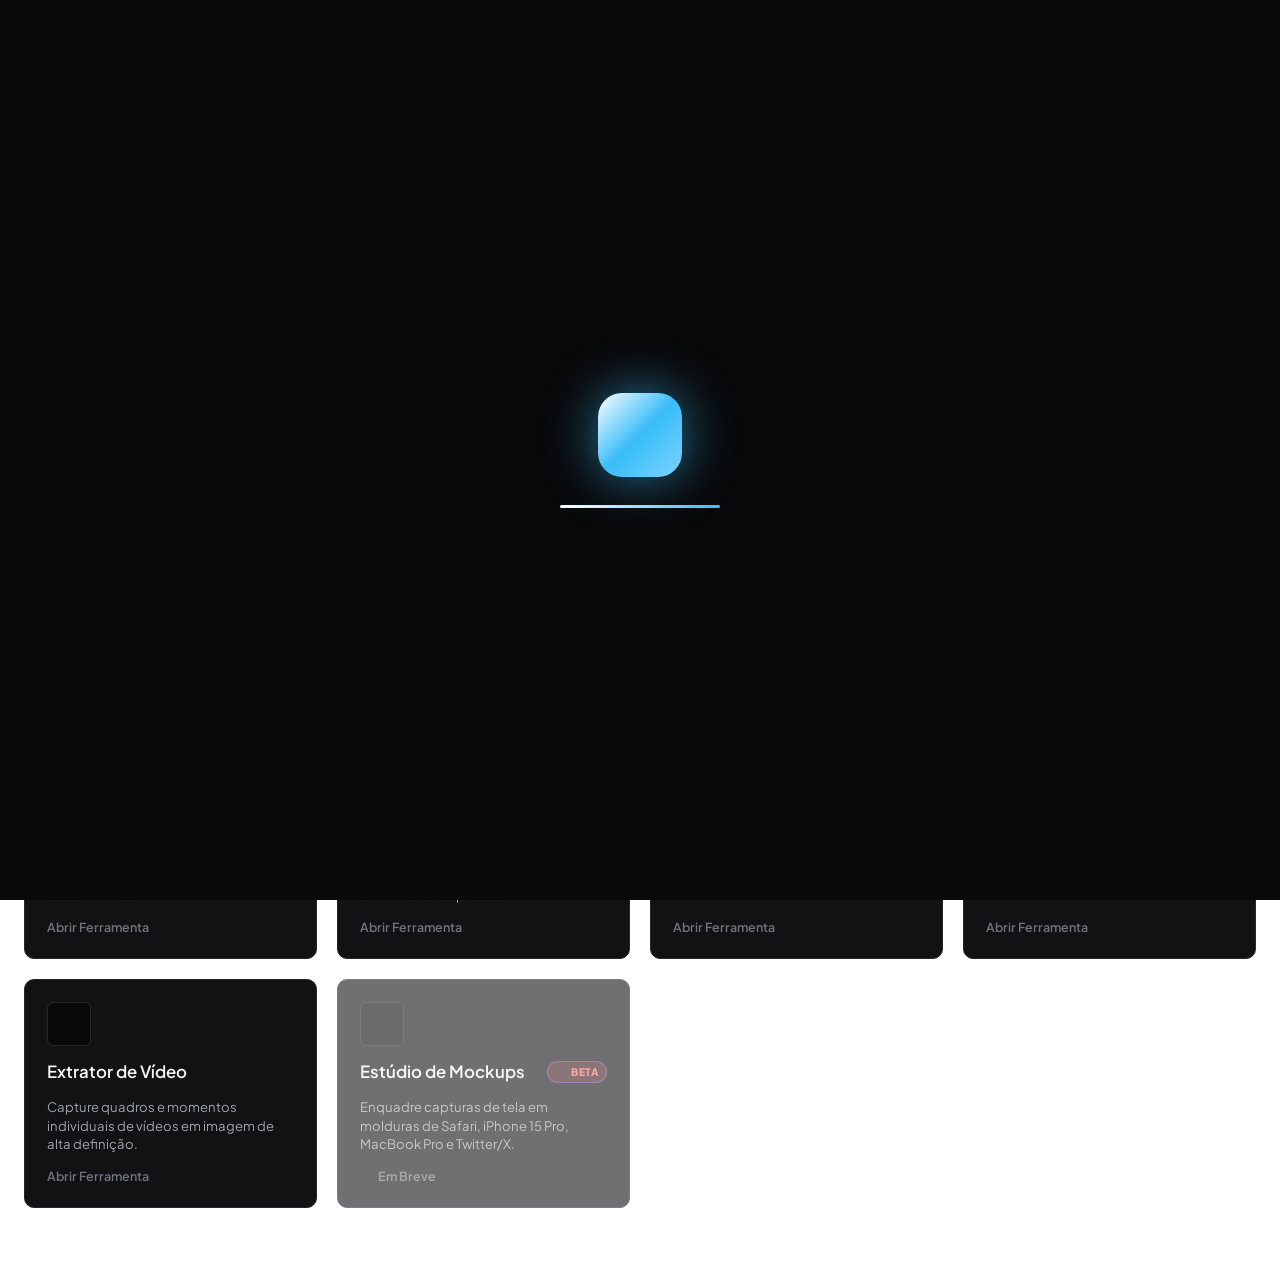
==== commit b9e4cf5b: "Add files via upload" ====
--- a/index.html
+++ b/index.html
@@ -49,10 +49,10 @@
   <script src="https://unpkg.com/lucide@latest"></script>
   <script src="https://cdn.jsdelivr.net/npm/@supabase/supabase-js@2"></script>
 
-  <!-- Stylesheets (v20 Cache Buster) -->
-  <link rel="stylesheet" href="css/main.css?v=20">
-  <link rel="stylesheet" href="css/glass.css?v=20">
-  <link rel="stylesheet" href="css/components.css?v=20">
+  <!-- Stylesheets (v21 Cache Buster) -->
+  <link rel="stylesheet" href="css/main.css?v=21">
+  <link rel="stylesheet" href="css/glass.css?v=21">
+  <link rel="stylesheet" href="css/components.css?v=21">
 </head>
 <body class="dark-theme">
   <!-- Dual-Theme Animated Particle Canvas -->
@@ -130,14 +130,14 @@
       <div class="hub-grid">
         <div class="hub-card" data-open-tab="compressor">
           <div class="hub-card-icon"><i data-lucide="minimize-2"></i></div>
-          <div class="hub-card-title">Compressor &amp; Lote ZIP <span class="hot-badge"><i data-lucide="flame" class="flame-icon"></i> POPULAR</span></div>
+          <div class="hub-card-title">Compressor &amp; Lote ZIP</div>
           <p class="hub-card-desc">Reduza o tamanho de até 100 fotos preservando a qualidade visual. Baixe tudo em ZIP.</p>
           <span class="hub-card-action">Abrir Ferramenta <i data-lucide="arrow-right"></i></span>
         </div>
 
         <div class="hub-card" data-open-tab="converter">
           <div class="hub-card-icon"><i data-lucide="repeat"></i></div>
-          <div class="hub-card-title">Conversor em Lote <span class="hot-badge"><i data-lucide="flame" class="flame-icon"></i> POPULAR</span></div>
+          <div class="hub-card-title">Conversor em Lote</div>
           <p class="hub-card-desc">Converta entre PNG, JPG, WebP, AVIF e ICO em lote com download em ZIP.</p>
           <span class="hub-card-action">Abrir Ferramenta <i data-lucide="arrow-right"></i></span>
         </div>
@@ -158,7 +158,7 @@
 
         <div class="hub-card" data-open-tab="qrcode">
           <div class="hub-card-icon"><i data-lucide="qr-code"></i></div>
-          <div class="hub-card-title">Gerador de QR Code <span class="hot-badge"><i data-lucide="flame" class="flame-icon"></i> POPULAR</span></div>
+          <div class="hub-card-title">Gerador de QR Code</div>
           <p class="hub-card-desc">Crie códigos QR para URL, Texto e Wi-Fi com logo central e cores customizáveis.</p>
           <span class="hub-card-action">Abrir Ferramenta <i data-lucide="arrow-right"></i></span>
         </div>
@@ -308,12 +308,12 @@
 
         <button class="nav-item active" data-tab="compressor">
           <div class="nav-icon-wrapper"><i data-lucide="minimize-2"></i></div>
-          <div class="nav-label"><span class="nav-title">Compressor &amp; Lote ZIP <span class="hot-badge"><i data-lucide="flame" class="flame-icon"></i> POPULAR</span></span><span class="nav-desc">PNG, JPG, WebP</span></div>
+          <div class="nav-label"><span class="nav-title">Compressor &amp; Lote ZIP</span><span class="nav-desc">PNG, JPG, WebP</span></div>
         </button>
 
         <button class="nav-item" data-tab="converter">
           <div class="nav-icon-wrapper"><i data-lucide="repeat"></i></div>
-          <div class="nav-label"><span class="nav-title">Conversor em Lote <span class="hot-badge"><i data-lucide="flame" class="flame-icon"></i> POPULAR</span></span><span class="nav-desc">PNG, JPG, WebP, ICO</span></div>
+          <div class="nav-label"><span class="nav-title">Conversor em Lote</span><span class="nav-desc">PNG, JPG, WebP, ICO</span></div>
         </button>
 
         <button class="nav-item" data-tab="cropper">
@@ -328,7 +328,7 @@
 
         <button class="nav-item" data-tab="qrcode">
           <div class="nav-icon-wrapper"><i data-lucide="qr-code"></i></div>
-          <div class="nav-label"><span class="nav-title">Gerador de QR Code <span class="hot-badge"><i data-lucide="flame" class="flame-icon"></i> POPULAR</span></span><span class="nav-desc">URL, Wi-Fi e Texto</span></div>
+          <div class="nav-label"><span class="nav-title">Gerador de QR Code</span><span class="nav-desc">URL, Wi-Fi e Texto</span></div>
         </button>
 
         <button class="nav-item" data-tab="watermark">
@@ -435,7 +435,7 @@
       <section id="converterTab" class="tab-panel">
         <div class="panel-header">
           <div>
-            <h1 class="panel-title">Conversor Universal de Imagens em Lote <span class="hot-badge"><i data-lucide="sparkles" class="flame-icon"></i> LOTE ZIP</span></h1>
+            <h1 class="panel-title">Conversor Universal de Imagens em Lote</h1>
             <p class="panel-subtitle">Converta até 100 imagens de uma vez entre PNG, JPG, WebP, AVIF e ICO diretamente no seu navegador.</p>
           </div>
         </div>
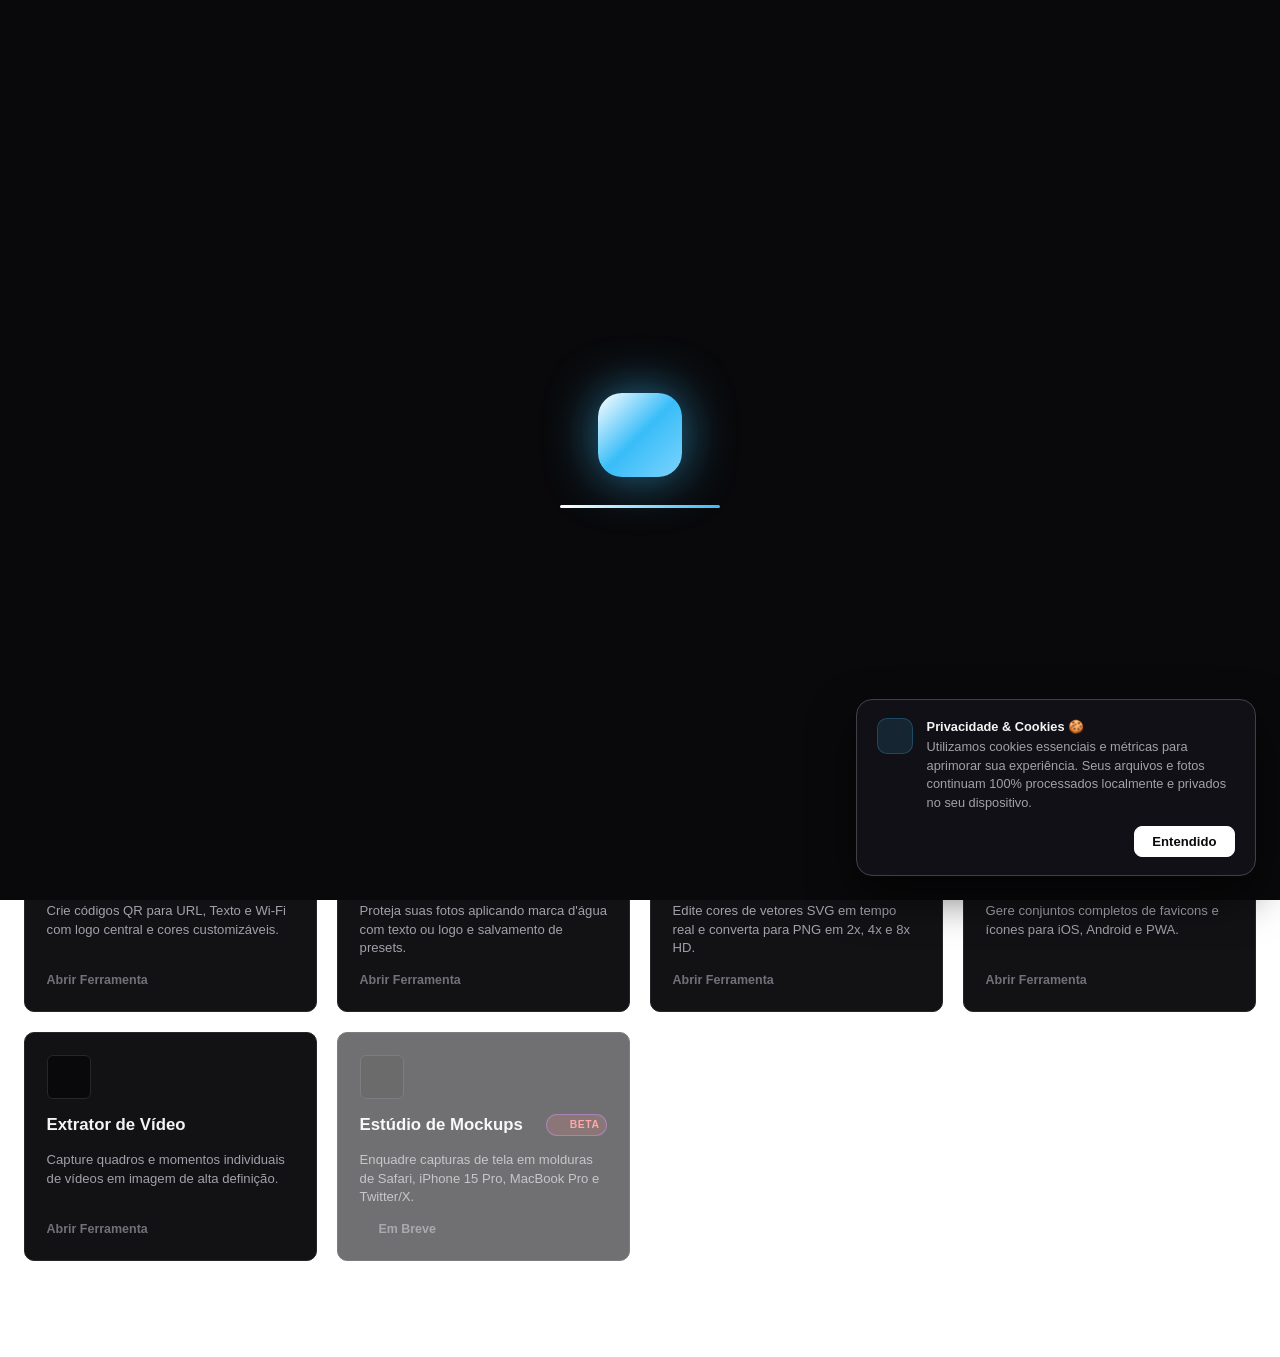
==== commit 63d0e5a2: "Add files via upload" ====
--- a/index.html
+++ b/index.html
@@ -42,19 +42,25 @@
   <link rel="icon" type="image/svg+xml" href="assets/favicon.svg">
   <link rel="shortcut icon" href="assets/favicon.svg">
 
-  <!-- Google Fonts & Lucide Icons -->
+  <!-- Google Fonts (Inter Complete Family) & GSAP Animation Engine -->
   <link rel="preconnect" href="https://fonts.googleapis.com">
   <link rel="preconnect" href="https://fonts.gstatic.com" crossorigin>
-  <link href="https://fonts.googleapis.com/css2?family=Outfit:wght@400;500;600;700;800&family=Plus+Jakarta+Sans:wght@400;500;600;700&display=swap" rel="stylesheet">
+  <link href="https://fonts.googleapis.com/css2?family=Inter:wght@300;400;500;600;700;800;900&display=swap" rel="stylesheet">
+  
+  <script src="https://cdnjs.cloudflare.com/ajax/libs/gsap/3.12.5/gsap.min.js"></script>
   <script src="https://unpkg.com/lucide@latest"></script>
   <script src="https://cdn.jsdelivr.net/npm/@supabase/supabase-js@2"></script>
 
-  <!-- Stylesheets (v21 Cache Buster) -->
-  <link rel="stylesheet" href="css/main.css?v=21">
-  <link rel="stylesheet" href="css/glass.css?v=21">
-  <link rel="stylesheet" href="css/components.css?v=21">
+  <!-- Stylesheets (v37 Cache Buster) -->
+  <link rel="stylesheet" href="css/main.css?v=37">
+  <link rel="stylesheet" href="css/glass.css?v=37">
+  <link rel="stylesheet" href="css/components.css?v=37">
 </head>
 <body class="dark-theme">
+  <!-- Interactive Ambient Magnetic Glow Cursor (Desktop only) -->
+  <div id="ambientCursorGlow" class="ambient-cursor-glow"></div>
+  <div id="ambientCursorDot" class="ambient-cursor-dot"></div>
+
   <!-- Dual-Theme Animated Particle Canvas -->
   <canvas id="stellarBg"></canvas>
   <!-- 1. Animated Splashscreen Overlay (Only Radiating Logo + Loader Bar) -->
@@ -69,34 +75,62 @@
     </div>
   </div>
 
-  <!-- Top Navigation & Header -->
+  <!-- Top Navigation & Header (Ultra Minimalist Redesign) -->
   <header class="app-header">
     <div class="header-container">
-      <div class="brand-logo" id="brandLogoBtn" style="cursor:pointer;" title="Voltar ao Hub de Serviços">
-        <div class="logo-icon-glow">
-          <i data-lucide="zap" class="brand-icon"></i>
-        </div>
-        <div class="brand-text">
-          <span class="brand-name">Snap<span class="accent-badge">Flow</span></span>
-        </div>
-      </div>
-
-      <nav class="header-nav-links">
-        <button class="header-nav-link active" id="navHomeLink"><i data-lucide="home"></i> Início</button>
-        <button class="header-nav-link" id="navPricingLink"><i data-lucide="gem"></i> Preços &amp; Planos</button>
-      </nav>
+      <div class="brand-logo" id="brandLogoBtn" style="cursor:pointer;" title="SnapFlow - Ir para Início">
+        <span class="brand-name">Snap<span class="brand-name-accent">Flow</span></span>
+      </div>
 
       <div class="header-actions">
-        <button id="showHubBtn" class="btn btn-secondary btn-sm hidden">
-          <i data-lucide="layout-grid"></i> Ver Todas as Ferramentas
-        </button>
-        <button id="authLoginBtn" class="btn btn-secondary btn-sm" title="Entrar ou Criar Conta no SnapFlow">
+        <!-- Discreet Minimalist Flag Language Dropdown (Apenas bandeira ativa + caixinha ao clicar) -->
+        <div class="lang-dropdown-wrapper" id="langDropdownWrapper">
+          <button class="lang-dropdown-trigger" id="langDropdownTrigger" aria-label="Selecionar Idioma" title="Mudar Idioma">
+            <span class="current-flag-box" id="currentFlagDisplay">
+              <svg class="svg-flag" viewBox="0 0 640 480"><g fill-rule="evenodd"><path fill="#009c3b" d="M0 0h640v480H0z"/><path fill="#ffdf00" d="M320 40L600 240 320 440 40 240z"/><circle cx="320" cy="240" r="105" fill="#002776"/><path fill="#fff" d="M217 255a105 105 0 0 0 206-30 106 106 0 0 1-206 30z"/></g></svg>
+            </span>
+            <i data-lucide="chevron-down" class="lang-chevron-icon"></i>
+          </button>
+
+          <!-- Floating Glass Dropdown Menu -->
+          <div class="lang-dropdown-menu" id="langDropdownMenu">
+            <button class="lang-option-btn active" data-lang="pt">
+              <span class="option-flag-box">
+                <svg class="svg-flag" viewBox="0 0 640 480"><g fill-rule="evenodd"><path fill="#009c3b" d="M0 0h640v480H0z"/><path fill="#ffdf00" d="M320 40L600 240 320 440 40 240z"/><circle cx="320" cy="240" r="105" fill="#002776"/><path fill="#fff" d="M217 255a105 105 0 0 0 206-30 106 106 0 0 1-206 30z"/></g></svg>
+              </span>
+              <span class="option-lang-name">Português</span>
+              <i data-lucide="check" class="lang-check-icon"></i>
+            </button>
+
+            <button class="lang-option-btn" data-lang="en">
+              <span class="option-flag-box">
+                <svg class="svg-flag" viewBox="0 0 640 480"><g fill-rule="evenodd"><path fill="#bd3d44" d="M0 0h640v480H0z"/><path stroke="#fff" stroke-width="37" d="M0 55.5h640M0 129.5h640M0 203.5h640M0 277.5h640M0 351.5h640M0 425.5h640"/><path fill="#192f5d" d="M0 0h260v259H0z"/><circle cx="45" cy="45" r="8" fill="#fff"/><circle cx="95" cy="45" r="8" fill="#fff"/><circle cx="145" cy="45" r="8" fill="#fff"/><circle cx="195" cy="45" r="8" fill="#fff"/><circle cx="70" cy="85" r="8" fill="#fff"/><circle cx="120" cy="85" r="8" fill="#fff"/><circle cx="170" cy="85" r="8" fill="#fff"/><circle cx="45" cy="125" r="8" fill="#fff"/><circle cx="95" cy="125" r="8" fill="#fff"/><circle cx="145" cy="125" r="8" fill="#fff"/><circle cx="195" cy="125" r="8" fill="#fff"/><circle cx="70" cy="165" r="8" fill="#fff"/><circle cx="120" cy="165" r="8" fill="#fff"/><circle cx="170" cy="165" r="8" fill="#fff"/><circle cx="45" cy="205" r="8" fill="#fff"/><circle cx="95" cy="205" r="8" fill="#fff"/><circle cx="145" cy="205" r="8" fill="#fff"/><circle cx="195" cy="205" r="8" fill="#fff"/></g></svg>
+              </span>
+              <span class="option-lang-name">English</span>
+              <i data-lucide="check" class="lang-check-icon"></i>
+            </button>
+
+            <button class="lang-option-btn" data-lang="es">
+              <span class="option-flag-box">
+                <svg class="svg-flag" viewBox="0 0 640 480"><path fill="#aa151b" d="M0 0h640v480H0z"/><path fill="#f1bf00" d="M0 120h640v240H0z"/></svg>
+              </span>
+              <span class="option-lang-name">Español</span>
+              <i data-lucide="check" class="lang-check-icon"></i>
+            </button>
+          </div>
+        </div>
+
+        <button class="btn-plans-glow" id="navPricingLink" data-i18n="nav_plans">Planos</button>
+        <button id="showHubBtn" class="btn btn-secondary btn-sm hidden" data-i18n="nav_all_tools">
+          <i data-lucide="layout-grid"></i> Ver Ferramentas
+        </button>
+        <button id="authLoginBtn" class="btn btn-secondary btn-sm" title="Entrar ou Criar Conta no SnapFlow" data-i18n="nav_signin">
           <i data-lucide="user"></i> Entrar
         </button>
         <div id="userProfileBadge" class="user-micro-badge hidden" title="Ver Planos / Gerenciar Conta">
           <div class="user-avatar-circle" id="userAvatarInitial">P</div>
           <div class="user-meta-info">
-            <span class="user-meta-name" id="userNameLabel">Conta</span>
+            <span class="user-meta-name" id="userNameLabel" data-i18n="nav_account">Conta</span>
             <span class="micro-plan-badge free-badge" id="userPlanTag">FREE (0/10)</span>
           </div>
           <button id="authLogoutBtn" class="logout-icon-btn" title="Sair da Conta">
@@ -110,91 +144,91 @@
   <!-- 2. Services Grid Hub Screen (Initial Selection Screen) -->
   <div id="hubScreen" class="hub-screen">
     <div class="hub-header">
-      <h1 class="hub-title">O que você gostaria de criar ou editar hoje?</h1>
-      <p class="hub-subtitle">Escolha uma ferramenta abaixo para iniciar o seu projeto. Processamento 100% privado e rápido.</p>
+      <h1 class="hub-title" id="hubHeroTitle">O que você gostaria de <span class="gradient-text">criar ou transformar</span> hoje?</h1>
 
       <div class="hub-search-container">
         <i data-lucide="search" class="hub-search-icon"></i>
-        <input type="text" id="hubSearchInput" placeholder="Buscar ferramenta (ex: PDF, Fundo, QR Code, Mockup)..." class="hub-search-input">
+        <input type="text" id="hubSearchInput" placeholder="Buscar ferramenta (ex: Compressor, WebP, QR Code)..." class="hub-search-input" data-i18n-placeholder="hero_search_placeholder">
+        <span class="search-kbd-badge"><kbd>/</kbd></span>
       </div>
 
       <div class="hub-privacy-pill tooltip-trigger">
         <i data-lucide="shield-check" class="shield-icon"></i>
-        <span>100% Privado &amp; Local</span>
+        <span data-i18n="hero_privacy_pill">100% Privado &amp; Local</span>
       </div>
     </div>
 
     <!-- Category: Ferramentas Principais de Mídia & Design -->
     <div class="hub-category-section">
-      <div class="hub-category-title"><i data-lucide="sparkles"></i> Ferramentas Essenciais de Mídia &amp; Design</div>
+      <div class="hub-category-title"><i data-lucide="sparkles"></i> <span data-i18n="category_essential">Ferramentas Essenciais de Mídia &amp; Design</span></div>
       <div class="hub-grid">
         <div class="hub-card" data-open-tab="compressor">
           <div class="hub-card-icon"><i data-lucide="minimize-2"></i></div>
-          <div class="hub-card-title">Compressor &amp; Lote ZIP</div>
-          <p class="hub-card-desc">Reduza o tamanho de até 100 fotos preservando a qualidade visual. Baixe tudo em ZIP.</p>
-          <span class="hub-card-action">Abrir Ferramenta <i data-lucide="arrow-right"></i></span>
+          <div class="hub-card-title" data-i18n="card_compressor_title">Compressor &amp; Lote ZIP</div>
+          <p class="hub-card-desc" data-i18n="card_compressor_desc">Reduza o tamanho de até 100 fotos preservando a qualidade visual. Baixe tudo em ZIP.</p>
+          <span class="hub-card-action"><span data-i18n="card_open_action">Abrir Ferramenta</span> <i data-lucide="arrow-right"></i></span>
         </div>
 
         <div class="hub-card" data-open-tab="converter">
           <div class="hub-card-icon"><i data-lucide="repeat"></i></div>
-          <div class="hub-card-title">Conversor em Lote</div>
-          <p class="hub-card-desc">Converta entre PNG, JPG, WebP, AVIF e ICO em lote com download em ZIP.</p>
-          <span class="hub-card-action">Abrir Ferramenta <i data-lucide="arrow-right"></i></span>
+          <div class="hub-card-title" data-i18n="card_converter_title">Conversor em Lote</div>
+          <p class="hub-card-desc" data-i18n="card_converter_desc">Converta entre PNG, JPG, WebP, AVIF e ICO em lote com download em ZIP.</p>
+          <span class="hub-card-action"><span data-i18n="card_open_action">Abrir Ferramenta</span> <i data-lucide="arrow-right"></i></span>
         </div>
 
         <div class="hub-card" data-open-tab="cropper">
           <div class="hub-card-icon"><i data-lucide="crop"></i></div>
-          <div class="hub-card-title">Recorte &amp; Filtros</div>
-          <p class="hub-card-desc">Recorte imagens em proporções 1:1, 16:9, 4:3, rotacione e aplique filtros visuais.</p>
-          <span class="hub-card-action">Abrir Ferramenta <i data-lucide="arrow-right"></i></span>
+          <div class="hub-card-title" data-i18n="card_cropper_title">Recorte &amp; Filtros</div>
+          <p class="hub-card-desc" data-i18n="card_cropper_desc">Recorte imagens em proporções 1:1, 16:9, 4:3, rotacione e aplique filtros visuais.</p>
+          <span class="hub-card-action"><span data-i18n="card_open_action">Abrir Ferramenta</span> <i data-lucide="arrow-right"></i></span>
         </div>
 
         <div class="hub-card" data-open-tab="upscaler">
           <div class="hub-card-icon"><i data-lucide="sparkles"></i></div>
-          <div class="hub-card-title">HD Upscaler &amp; Nitidez</div>
-          <p class="hub-card-desc">Amplie a resolução (2x/4x HD) e recupere detalhes com o filtro Unsharp Mask.</p>
-          <span class="hub-card-action">Abrir Ferramenta <i data-lucide="arrow-right"></i></span>
+          <div class="hub-card-title" data-i18n="card_upscaler_title">HD Upscaler &amp; Nitidez</div>
+          <p class="hub-card-desc" data-i18n="card_upscaler_desc">Amplie a resolução (2x/4x HD) e recupere detalhes com o filtro Unsharp Mask.</p>
+          <span class="hub-card-action"><span data-i18n="card_open_action">Abrir Ferramenta</span> <i data-lucide="arrow-right"></i></span>
         </div>
 
         <div class="hub-card" data-open-tab="qrcode">
           <div class="hub-card-icon"><i data-lucide="qr-code"></i></div>
-          <div class="hub-card-title">Gerador de QR Code</div>
-          <p class="hub-card-desc">Crie códigos QR para URL, Texto e Wi-Fi com logo central e cores customizáveis.</p>
-          <span class="hub-card-action">Abrir Ferramenta <i data-lucide="arrow-right"></i></span>
+          <div class="hub-card-title" data-i18n="card_qrcode_title">Gerador de QR Code</div>
+          <p class="hub-card-desc" data-i18n="card_qrcode_desc">Crie códigos QR para URL, Texto e Wi-Fi com logo central e cores customizáveis.</p>
+          <span class="hub-card-action"><span data-i18n="card_open_action">Abrir Ferramenta</span> <i data-lucide="arrow-right"></i></span>
         </div>
 
         <div class="hub-card" data-open-tab="watermark">
           <div class="hub-card-icon"><i data-lucide="stamp"></i></div>
-          <div class="hub-card-title">Marca d'Água</div>
-          <p class="hub-card-desc">Proteja suas fotos aplicando marca d'água com texto ou logo e salvamento de presets.</p>
-          <span class="hub-card-action">Abrir Ferramenta <i data-lucide="arrow-right"></i></span>
+          <div class="hub-card-title" data-i18n="card_watermark_title">Marca d'Água</div>
+          <p class="hub-card-desc" data-i18n="card_watermark_desc">Proteja suas fotos aplicando marca d'água com texto ou logo e salvamento de presets.</p>
+          <span class="hub-card-action"><span data-i18n="card_open_action">Abrir Ferramenta</span> <i data-lucide="arrow-right"></i></span>
         </div>
 
         <div class="hub-card" data-open-tab="svgStudio">
           <div class="hub-card-icon"><i data-lucide="pen-tool"></i></div>
-          <div class="hub-card-title">Editor SVG &amp; PNG HD</div>
-          <p class="hub-card-desc">Edite cores de vetores SVG em tempo real e converta para PNG em 2x, 4x e 8x HD.</p>
-          <span class="hub-card-action">Abrir Ferramenta <i data-lucide="arrow-right"></i></span>
+          <div class="hub-card-title" data-i18n="card_svg_title">Editor SVG &amp; PNG HD</div>
+          <p class="hub-card-desc" data-i18n="card_svg_desc">Edite cores de vetores SVG em tempo real e converta para PNG em 2x, 4x e 8x HD.</p>
+          <span class="hub-card-action"><span data-i18n="card_open_action">Abrir Ferramenta</span> <i data-lucide="arrow-right"></i></span>
         </div>
 
         <div class="hub-card" data-open-tab="favicon">
           <div class="hub-card-icon"><i data-lucide="layout-grid"></i></div>
-          <div class="hub-card-title">Gerador de Favicon</div>
-          <p class="hub-card-desc">Gere conjuntos completos de favicons e ícones para iOS, Android e PWA.</p>
-          <span class="hub-card-action">Abrir Ferramenta <i data-lucide="arrow-right"></i></span>
+          <div class="hub-card-title" data-i18n="card_favicon_title">Gerador de Favicon</div>
+          <p class="hub-card-desc" data-i18n="card_favicon_desc">Gere conjuntos completos de favicons e ícones para iOS, Android e PWA.</p>
+          <span class="hub-card-action"><span data-i18n="card_open_action">Abrir Ferramenta</span> <i data-lucide="arrow-right"></i></span>
         </div>
 
         <div class="hub-card" data-open-tab="frame">
           <div class="hub-card-icon"><i data-lucide="film"></i></div>
-          <div class="hub-card-title">Extrator de Vídeo</div>
-          <p class="hub-card-desc">Capture quadros e momentos individuais de vídeos em imagem de alta definição.</p>
-          <span class="hub-card-action">Abrir Ferramenta <i data-lucide="arrow-right"></i></span>
+          <div class="hub-card-title" data-i18n="card_video_title">Extrator de Vídeo</div>
+          <p class="hub-card-desc" data-i18n="card_video_desc">Capture quadros e momentos individuais de vídeos em imagem de alta definição.</p>
+          <span class="hub-card-action"><span data-i18n="card_open_action">Abrir Ferramenta</span> <i data-lucide="arrow-right"></i></span>
         </div>
 
         <div class="hub-card disabled-card" data-open-tab="mockupStudio" style="opacity: 0.6; pointer-events: none; position: relative;">
           <div class="hub-card-icon"><i data-lucide="monitor"></i></div>
-          <div class="hub-card-title">Estúdio de Mockups <span class="beta-badge" style="background: rgba(239, 68, 68, 0.2); color: #f87171;"><i data-lucide="lock" style="width:11px; height:11px; vertical-align:middle; margin-right:2px;"></i> BETA</span></div>
-          <p class="hub-card-desc">Enquadre capturas de tela em molduras de Safari, iPhone 15 Pro, MacBook Pro e Twitter/X.</p>
+          <div class="hub-card-title"><span data-i18n="card_mockup_title">Estúdio de Mockups</span> <span class="beta-badge" style="background: rgba(239, 68, 68, 0.2); color: #f87171;"><i data-lucide="lock" style="width:11px; height:11px; vertical-align:middle; margin-right:2px;"></i> BETA</span></div>
+          <p class="hub-card-desc" data-i18n="card_mockup_desc">Enquadre capturas de tela em molduras de Safari, iPhone 15 Pro, MacBook Pro e Twitter/X.</p>
           <span class="hub-card-action" style="color: var(--text-muted);"><i data-lucide="lock" style="width:14px; height:14px;"></i> Em Breve</span>
         </div>
       </div>
@@ -374,14 +408,6 @@
           </div>
         </div>
       </div>
-
-      <!-- Theme Switcher in Sidebar Footer (Option B) -->
-      <div class="sidebar-theme-wrapper">
-        <button id="themeToggleBtn" class="sidebar-theme-btn" title="Alternar Modo de Cor">
-          <i data-lucide="moon" id="themeIcon"></i>
-          <span id="themeToggleLabel">Modo Claro / Escuro</span>
-        </button>
-      </div>
     </aside>
 
     <!-- Main Content Area -->
@@ -765,6 +791,27 @@
       </button>
     </div>
   </div>
+
+  <!-- Cookie Consent Glassmorphism Banner (LGPD / GDPR Compliant) -->
+  <div id="cookieConsentBanner" class="cookie-banner hidden">
+    <div class="cookie-banner-content">
+      <div class="cookie-banner-icon">
+        <i data-lucide="shield-check"></i>
+      </div>
+      <div class="cookie-banner-text">
+        <strong>Privacidade &amp; Cookies 🍪</strong>
+        Utilizamos cookies essenciais e métricas para aprimorar sua experiência. Seus arquivos e fotos continuam 100% processados localmente e privados no seu dispositivo.
+      </div>
+    </div>
+    <div class="cookie-banner-actions">
+      <button id="acceptCookieBtn" class="btn btn-primary cookie-banner-btn">Entendido</button>
+    </div>
+  </div>
+
+  <!-- Floating Bottom-Right Theme Toggle Button (Beeeeem no canto, colado na rolagem) -->
+  <button id="themeToggleBtn" class="floating-theme-btn" title="Alternar Modo Claro / Escuro" aria-label="Alternar Modo Claro / Escuro">
+    <i data-lucide="moon" id="themeIcon"></i>
+  </button>
 
   <!-- Toast Container -->
   <div id="toastContainer" class="toast-container"></div>
@@ -789,6 +836,7 @@
   <script src="js/limit-guard.js"></script>
   <script src="js/analytics.js"></script>
   <script src="js/pricing-checkout.js"></script>
+  <script src="js/i18n.js"></script>
   <script src="js/app.js"></script>
 </body>
 </html>
--- a/css/components.css
+++ b/css/components.css
@@ -1898,3 +1898,93 @@
     text-align: center !important;
   }
 }
+
+/* ==========================================================================
+   Cookie Consent Glassmorphism Banner (LGPD / GDPR Compliant)
+   ========================================================================== */
+.cookie-banner {
+  position: fixed;
+  bottom: 1.5rem;
+  right: 1.5rem;
+  max-width: 400px;
+  width: calc(100% - 3rem);
+  background: rgba(18, 18, 24, 0.92);
+  backdrop-filter: blur(20px);
+  -webkit-backdrop-filter: blur(20px);
+  border: 1px solid var(--glass-border-accent);
+  border-radius: 16px;
+  padding: 1.1rem 1.25rem;
+  box-shadow: 0 20px 45px rgba(0, 0, 0, 0.6), 0 0 1px rgba(255, 255, 255, 0.15) inset;
+  z-index: 9999;
+  display: flex;
+  flex-direction: column;
+  gap: 0.85rem;
+  opacity: 1;
+  transform: translateY(0);
+  transition: opacity 0.35s cubic-bezier(0.16, 1, 0.3, 1), transform 0.35s cubic-bezier(0.16, 1, 0.3, 1);
+}
+
+.cookie-banner.hidden {
+  opacity: 0 !important;
+  transform: translateY(25px) !important;
+  pointer-events: none !important;
+}
+
+.cookie-banner-content {
+  display: flex;
+  align-items: flex-start;
+  gap: 0.85rem;
+}
+
+.cookie-banner-icon {
+  width: 36px;
+  height: 36px;
+  border-radius: 10px;
+  background: rgba(56, 189, 248, 0.12);
+  border: 1px solid rgba(56, 189, 248, 0.25);
+  color: #38bdf8;
+  display: flex;
+  align-items: center;
+  justify-content: center;
+  flex-shrink: 0;
+}
+
+.cookie-banner-text {
+  font-size: 0.8rem;
+  color: var(--text-secondary);
+  line-height: 1.45;
+}
+
+.cookie-banner-text strong {
+  color: var(--text-primary);
+  font-weight: 600;
+  display: block;
+  margin-bottom: 2px;
+}
+
+.cookie-banner-actions {
+  display: flex;
+  align-items: center;
+  justify-content: flex-end;
+  gap: 0.6rem;
+}
+
+.cookie-banner-btn {
+  padding: 0.45rem 1.1rem;
+  font-size: 0.82rem;
+  font-weight: 600;
+  border-radius: 8px;
+  cursor: pointer;
+  transition: all 0.2s ease;
+}
+
+@media (max-width: 600px) {
+  .cookie-banner {
+    bottom: 1rem;
+    left: 1rem;
+    right: 1rem;
+    width: auto;
+    max-width: none;
+  }
+}
+
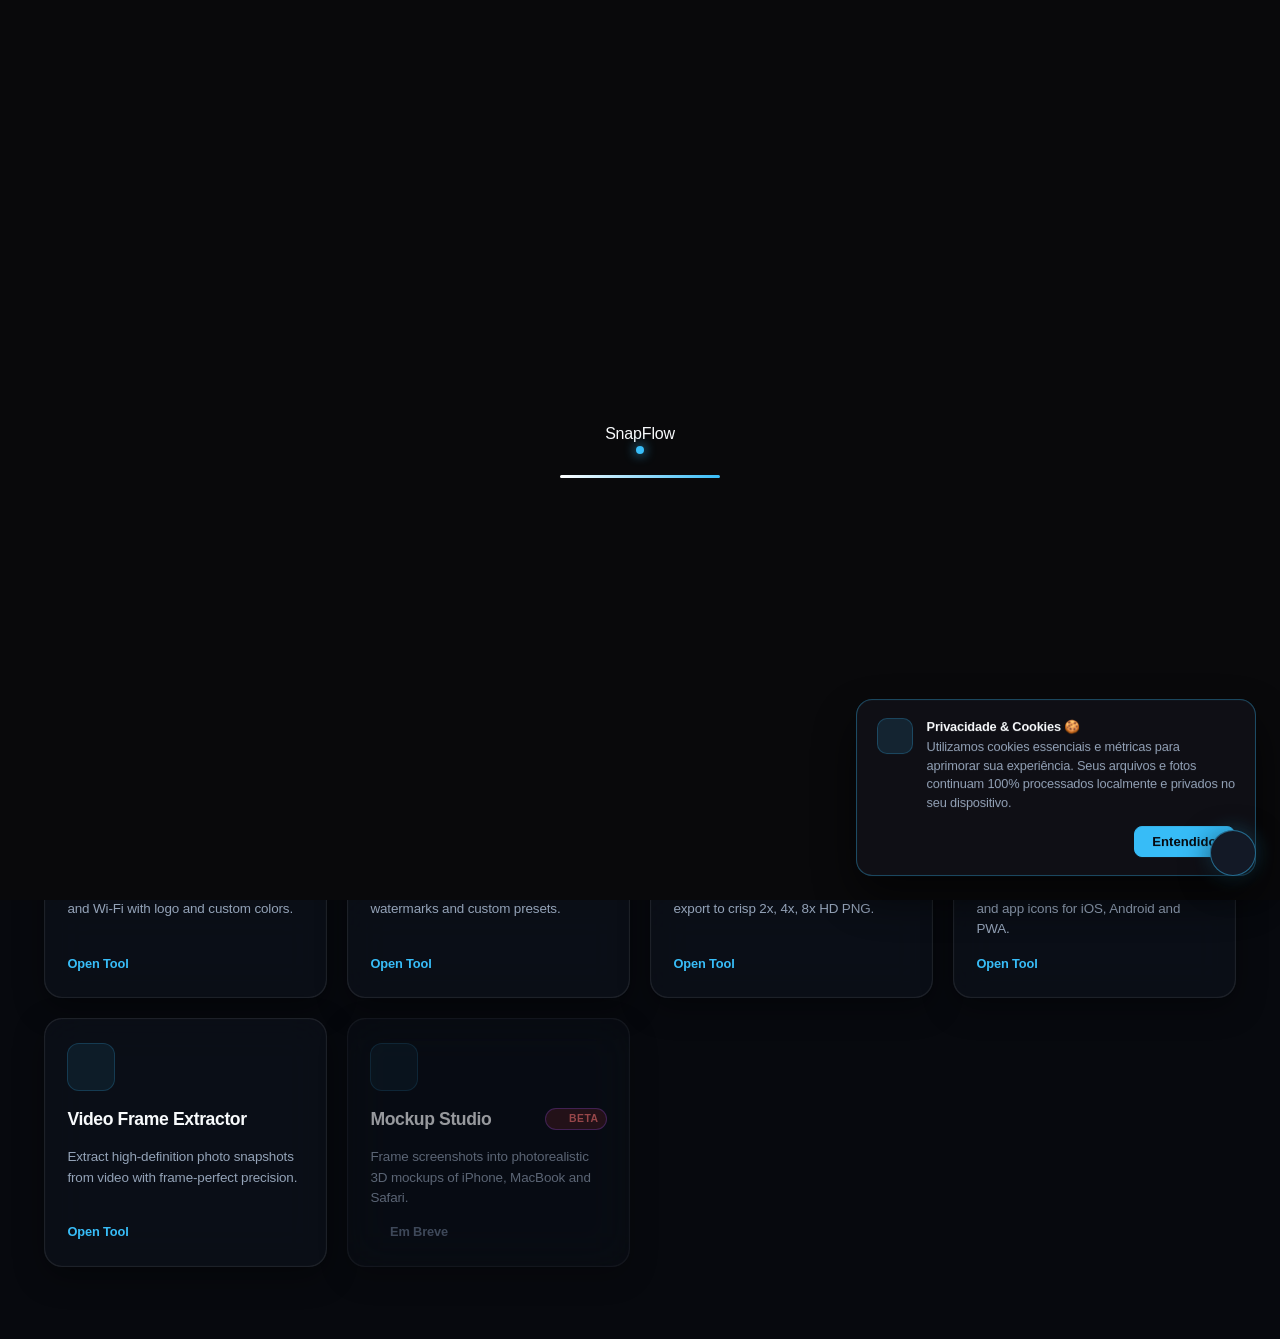
==== commit 390a859d: "Add files via upload" ====
--- a/index.html
+++ b/index.html
@@ -51,10 +51,10 @@
   <script src="https://unpkg.com/lucide@latest"></script>
   <script src="https://cdn.jsdelivr.net/npm/@supabase/supabase-js@2"></script>
 
-  <!-- Stylesheets (v37 Cache Buster) -->
-  <link rel="stylesheet" href="css/main.css?v=37">
-  <link rel="stylesheet" href="css/glass.css?v=37">
-  <link rel="stylesheet" href="css/components.css?v=37">
+  <!-- Stylesheets (v40 Cache Buster) -->
+  <link rel="stylesheet" href="css/main.css?v=40">
+  <link rel="stylesheet" href="css/glass.css?v=40">
+  <link rel="stylesheet" href="css/components.css?v=40">
 </head>
 <body class="dark-theme">
   <!-- Interactive Ambient Magnetic Glow Cursor (Desktop only) -->
@@ -63,12 +63,16 @@
 
   <!-- Dual-Theme Animated Particle Canvas -->
   <canvas id="stellarBg"></canvas>
-  <!-- 1. Animated Splashscreen Overlay (Only Radiating Logo + Loader Bar) -->
+
+  <!-- 1. Minimalist Obsidian Splashscreen Overlay (Floating Bloom + Subtle Loader) -->
   <div id="splashOverlay" class="splash-overlay">
+    <div class="splash-floating-bloom"></div>
+
     <div class="splash-content">
-      <div class="splash-logo-glow">
-        <i data-lucide="zap"></i>
-      </div>
+      <div class="splash-brand-logo">
+        <span class="splash-brand-snap">Snap</span><span class="splash-brand-flow">Flow</span>
+      </div>
+
       <div class="splash-loader-bar">
         <div class="splash-loader-progress"></div>
       </div>
@@ -144,7 +148,7 @@
   <!-- 2. Services Grid Hub Screen (Initial Selection Screen) -->
   <div id="hubScreen" class="hub-screen">
     <div class="hub-header">
-      <h1 class="hub-title" id="hubHeroTitle">O que você gostaria de <span class="gradient-text">criar ou transformar</span> hoje?</h1>
+      <h1 class="hub-title" id="hubDynamicTitle">O que você gostaria de <span class="gradient-text">criar ou transformar?</span></h1>
 
       <div class="hub-search-container">
         <i data-lucide="search" class="hub-search-icon"></i>
@@ -238,60 +242,60 @@
   <!-- 3. Pricing & SaaS Plans Screen -->
   <div id="pricingScreen" class="pricing-screen hidden">
     <div class="pricing-header">
-      <h1 class="pricing-title">Escolha o plano ideal para o seu fluxo de trabalho</h1>
-      <p class="pricing-subtitle">Processamento 100% privado no seu dispositivo. Sem limites ocultos.</p>
+      <h1 class="pricing-title" data-i18n="pricing_title">Escolha o plano ideal para o seu fluxo de trabalho</h1>
+      <p class="pricing-subtitle" data-i18n="pricing_subtitle">Processamento 100% privado no seu dispositivo. Sem limites ocultos.</p>
     </div>
 
     <div class="pricing-toggle-row">
-      <span>Mensal</span>
+      <span data-i18n="pricing_monthly">Mensal</span>
       <div class="pricing-toggle-switch" id="pricingToggleSwitch">
         <div class="pricing-toggle-circle"></div>
       </div>
-      <span>Anual</span>
-      <span class="discount-badge">Economize 20%</span>
+      <span data-i18n="pricing_annual">Anual</span>
+      <span class="discount-badge" data-i18n="pricing_save_badge">Economize 20%</span>
     </div>
 
     <div class="pricing-grid">
       <!-- Plan 1: Starter -->
       <div class="pricing-card">
-        <h3 class="plan-name">Grátis</h3>
-        <div class="plan-price-row"><span class="plan-price">R$ 0</span><span class="plan-period">/ mês</span></div>
-        <p class="plan-desc">Para uso casual e edições rápidas no dia a dia.</p>
+        <h3 class="plan-name" data-i18n="plan_free_name">Grátis</h3>
+        <div class="plan-price-row"><span class="plan-price">R$ 0</span><span class="plan-period" data-i18n="plan_free_period">/ mês</span></div>
+        <p class="plan-desc" data-i18n="plan_free_desc">Para uso casual e edições rápidas no dia a dia.</p>
         <ul class="plan-features-list">
-          <li class="plan-feature-item"><i data-lucide="check"></i> 10 Processamentos por mês</li>
-          <li class="plan-feature-item"><i data-lucide="check"></i> Ferramentas Básicas (Compressor, QR Code)</li>
-          <li class="plan-feature-item"><i data-lucide="check"></i> Processamento 100% Local &amp; Privado</li>
+          <li class="plan-feature-item"><i data-lucide="check"></i> <span data-i18n="plan_free_f1">10 Processamentos por mês</span></li>
+          <li class="plan-feature-item"><i data-lucide="check"></i> <span data-i18n="plan_free_f2">Ferramentas Básicas (Compressor, QR Code)</span></li>
+          <li class="plan-feature-item"><i data-lucide="check"></i> <span data-i18n="plan_free_f3">Processamento 100% Local &amp; Privado</span></li>
         </ul>
-        <button id="freePlanBtn" class="btn btn-secondary btn-block margin-top-md">Plano Atual</button>
+        <button id="freePlanBtn" class="btn btn-secondary btn-block margin-top-md" data-i18n="plan_free_btn">Plano Atual</button>
       </div>
 
       <!-- Plan 2: Pro -->
       <div class="pricing-card featured">
-        <span class="featured-badge">Mais Popular</span>
-        <h3 class="plan-name">Pro</h3>
-        <div class="plan-price-row"><span class="plan-price" id="proPriceVal">R$ 29</span><span class="plan-period" id="proPeriodVal">/ mês</span></div>
-        <p class="plan-desc">Para designers, criadores de conteúdo e freelancers.</p>
+        <span class="featured-badge" data-i18n="plan_pro_badge">Mais Popular</span>
+        <h3 class="plan-name" data-i18n="plan_pro_name">Pro</h3>
+        <div class="plan-price-row"><span class="plan-price" id="proPriceVal">R$ 29</span><span class="plan-period" id="proPeriodVal" data-i18n="plan_pro_period">/ mês</span></div>
+        <p class="plan-desc" data-i18n="plan_pro_desc">Para designers, criadores de conteúdo e freelancers.</p>
         <ul class="plan-features-list">
-          <li class="plan-feature-item"><i data-lucide="check"></i> <strong>Processamento &amp; ZIP Ilimitados</strong></li>
-          <li class="plan-feature-item"><i data-lucide="check"></i> Todas as 16 Ferramentas Avançadas</li>
-          <li class="plan-feature-item"><i data-lucide="check"></i> Estúdio de Mockups 3D &amp; Editor SVG</li>
-          <li class="plan-feature-item"><i data-lucide="check"></i> Exportação em Alta Definição 4K</li>
-          <li class="plan-feature-item"><i data-lucide="check"></i> Marcas d'Água &amp; Presets Salvos</li>
+          <li class="plan-feature-item"><i data-lucide="check"></i> <strong data-i18n="plan_pro_f1">Processamento &amp; ZIP Ilimitados</strong></li>
+          <li class="plan-feature-item"><i data-lucide="check"></i> <span data-i18n="plan_pro_f2">Todas as 16 Ferramentas Avançadas</span></li>
+          <li class="plan-feature-item"><i data-lucide="check"></i> <span data-i18n="plan_pro_f3">Estúdio de Mockups 3D &amp; Editor SVG</span></li>
+          <li class="plan-feature-item"><i data-lucide="check"></i> <span data-i18n="plan_pro_f4">Exportação em Alta Definição 4K</span></li>
+          <li class="plan-feature-item"><i data-lucide="check"></i> <span data-i18n="plan_pro_f5">Marcas d'Água &amp; Presets Salvos</span></li>
         </ul>
-        <button id="proSubscribeBtn" class="btn btn-primary btn-block margin-top-md">Assinar Plano Pro</button>
+        <button id="proSubscribeBtn" class="btn btn-primary btn-block margin-top-md" data-i18n="plan_pro_btn">Assinar Plano Pro</button>
       </div>
 
       <!-- Plan 3: Enterprise -->
       <div class="pricing-card">
-        <h3 class="plan-name">Agências</h3>
-        <div class="plan-price-row"><span class="plan-price">R$ 79</span><span class="plan-period">/ mês</span></div>
-        <p class="plan-desc">Para agências, times e empresas que buscam alta escala.</p>
+        <h3 class="plan-name" data-i18n="plan_agency_name">Agências</h3>
+        <div class="plan-price-row"><span class="plan-price">R$ 79</span><span class="plan-period" data-i18n="plan_agency_period">/ mês</span></div>
+        <p class="plan-desc" data-i18n="plan_agency_desc">Para agências, times e empresas que buscam alta escala.</p>
         <ul class="plan-features-list">
-          <li class="plan-feature-item"><i data-lucide="check"></i> Tudo do Plano Pro para até 10 pessoas</li>
-          <li class="plan-feature-item"><i data-lucide="check"></i> Suporte Prioritário 24/7</li>
-          <li class="plan-feature-item"><i data-lucide="check"></i> Licença Comercial Ilimitada</li>
+          <li class="plan-feature-item"><i data-lucide="check"></i> <span data-i18n="plan_agency_f1">Tudo do Plano Pro para até 10 pessoas</span></li>
+          <li class="plan-feature-item"><i data-lucide="check"></i> <span data-i18n="plan_agency_f2">Suporte Prioritário 24/7</span></li>
+          <li class="plan-feature-item"><i data-lucide="check"></i> <span data-i18n="plan_agency_f3">Licença Comercial Ilimitada</span></li>
         </ul>
-        <button class="btn btn-secondary btn-block margin-top-md">Contatar Vendas</button>
+        <button class="btn btn-secondary btn-block margin-top-md" data-i18n="plan_agency_btn">Contatar Vendas</button>
       </div>
     </div>
 
@@ -301,33 +305,33 @@
         <i data-lucide="shield-check"></i>
       </div>
       <div class="guarantee-text-block">
-        <h4 class="guarantee-title">Garantia Incondicional de 7 Dias</h4>
-        <p class="guarantee-desc">Experimente o SnapFlow PRO sem nenhum risco. Se você não amar a produtividade e a velocidade da plataforma nos primeiros 7 dias, devolvemos 100% do seu investimento sem perguntas.</p>
+        <h4 class="guarantee-title" data-i18n="guarantee_title">Garantia Incondicional de 7 Dias</h4>
+        <p class="guarantee-desc" data-i18n="guarantee_desc">Experimente o SnapFlow PRO sem nenhum risco. Se você não amar a produtividade e a velocidade da plataforma nos primeiros 7 dias, devolvemos 100% do seu investimento sem perguntas.</p>
       </div>
     </div>
 
     <!-- Pricing FAQ Section -->
     <div class="pricing-faq-section">
-      <h2 class="faq-title">Perguntas Frequentes</h2>
+      <h2 class="faq-title" data-i18n="faq_title">Perguntas Frequentes</h2>
       <div class="faq-grid">
         <div class="faq-card">
-          <div class="faq-question"><i data-lucide="help-circle"></i> Como funciona a privacidade dos meus arquivos?</div>
-          <div class="faq-answer">Todo o processamento de imagens, vídeos e arquivos é feito 100% no seu próprio navegador via HTML5 Canvas. Suas fotos NUNCA são enviadas para nenhum servidor externo.</div>
+          <div class="faq-question"><i data-lucide="help-circle"></i> <span data-i18n="faq_q1">Como funciona a privacidade dos meus arquivos?</span></div>
+          <div class="faq-answer" data-i18n="faq_a1">Todo o processamento de imagens, vídeos e arquivos é feito 100% no seu próprio navegador via HTML5 Canvas. Suas fotos NUNCA são enviadas para nenhum servidor externo.</div>
         </div>
 
         <div class="faq-card">
-          <div class="faq-question"><i data-lucide="help-circle"></i> O SnapFlow precisa de instalação?</div>
-          <div class="faq-answer">Não! O SnapFlow roda diretamente no seu navegador em qualquer computador ou dispositivo sem precisar baixar programas.</div>
+          <div class="faq-question"><i data-lucide="help-circle"></i> <span data-i18n="faq_q2">O SnapFlow precisa de instalação?</span></div>
+          <div class="faq-answer" data-i18n="faq_a2">Não! O SnapFlow roda diretamente no seu navegador em qualquer computador ou dispositivo sem precisar baixar programas.</div>
         </div>
 
         <div class="faq-card">
-          <div class="faq-question"><i data-lucide="help-circle"></i> Posso cancelar minha assinatura a qualquer momento?</div>
-          <div class="faq-answer">Com certeza. Você pode cancelar sua assinatura com 1 clique a qualquer momento sem taxas ou fidelidade.</div>
+          <div class="faq-question"><i data-lucide="help-circle"></i> <span data-i18n="faq_q3">Posso cancelar minha assinatura a qualquer momento?</span></div>
+          <div class="faq-answer" data-i18n="faq_a3">Com certeza. Você pode cancelar sua assinatura com 1 clique a qualquer momento sem taxas ou fidelidade.</div>
         </div>
 
         <div class="faq-card">
-          <div class="faq-question"><i data-lucide="help-circle"></i> As ferramentas funcionam sem internet?</div>
-          <div class="faq-answer">Sim! Após carregar a página inicial, todas as 16 ferramentas funcionam perfeitamente mesmo se a sua conexão com a internet cair.</div>
+          <div class="faq-question"><i data-lucide="help-circle"></i> <span data-i18n="faq_q4">As ferramentas funcionam sem internet?</span></div>
+          <div class="faq-answer" data-i18n="faq_a4">Sim! Após carregar a página inicial, todas as 16 ferramentas funcionam perfeitamente mesmo se a sua conexão com a internet cair.</div>
         </div>
       </div>
     </div>
--- a/css/main.css
+++ b/css/main.css
@@ -3,45 +3,47 @@
    ========================================================================== */
 
 :root, body.dark-theme, body:not(.light-theme) {
-  /* Minimalist Dark Color Palette */
-  --bg-primary: #09090b;       /* Deep Matte Carbon Black */
-  --bg-secondary: #121215;     /* Minimal Card Dark */
-  --bg-tertiary: #18181b;      /* Minimal Surface / Input */
+  /* High-End Obsidian & Indigo Luxury Dark Palette */
+  --bg-primary: #07090e;       /* Deep Obsidian Space */
+  --bg-secondary: #0d111a;     /* Luxe Slate Card */
+  --bg-tertiary: #131926;      /* Ambient Surface */
   
-  --glass-bg: #121215;
-  --glass-bg-hover: #1c1c21;
-  --glass-border: #27272a;     /* Subdued Subtle Border */
-  --glass-border-accent: #3f3f46;
-
-  --text-primary: #f4f4f5;     /* Crisp High Contrast White */
-  --text-secondary: #a1a1aa;   /* Soft Muted Gray */
-  --text-muted: #71717a;       /* Dark Subdued Gray */
-
-  --accent-primary: #ffffff;   /* Pure Minimal White */
-  --accent-primary-hover: #e4e4e7;
-  --accent-secondary: #38bdf8; /* Minimal Sky Blue Accent */
+  --glass-bg: rgba(13, 17, 26, 0.72);
+  --glass-bg-hover: rgba(22, 28, 42, 0.85);
+  --glass-border: rgba(255, 255, 255, 0.08);
+  --glass-border-accent: rgba(56, 189, 248, 0.35);
+
+  --text-primary: #f8fafc;     /* Crisp Luminescent White */
+  --text-secondary: #94a3b8;   /* Refined Slate Gray */
+  --text-muted: #64748b;       /* Subdued Space Gray */
+
+  --accent-primary: #38bdf8;   /* Electric Sky Cyan */
+  --accent-primary-hover: #7dd3fc;
+  --accent-secondary: #818cf8; /* Nebula Indigo */
+  --accent-violet: #c084fc;    /* Cosmic Violet */
   --accent-cyan: #38bdf8;
-  --accent-emerald: #22c55e;
+  --accent-emerald: #10b981;
   --accent-amber: #f59e0b;
-  --accent-rose: #ef4444;
-
-  --gradient-primary: linear-gradient(135deg, #27272a 0%, #09090b 100%);
-  --gradient-glass: #121215;
-
-  --radius-sm: 6px;
-  --radius-md: 10px;
-  --radius-lg: 14px;
+  --accent-rose: #f43f5e;
+
+  --gradient-primary: linear-gradient(135deg, #38bdf8 0%, #818cf8 50%, #c084fc 100%);
+  --gradient-glow: radial-gradient(circle, rgba(56,189,248,0.18) 0%, rgba(129,140,248,0.08) 45%, transparent 70%);
+  --gradient-glass: linear-gradient(135deg, rgba(255,255,255,0.06) 0%, rgba(255,255,255,0.01) 100%);
+
+  --radius-sm: 8px;
+  --radius-md: 12px;
+  --radius-lg: 18px;
   --radius-full: 9999px;
 
-  --shadow-sm: 0 1px 3px rgba(0, 0, 0, 0.4);
-  --shadow-md: 0 4px 16px rgba(0, 0, 0, 0.5);
-  --shadow-glow: 0 0 15px rgba(255, 255, 255, 0.05);
-
-  --font-main: 'Plus Jakarta Sans', -apple-system, BlinkMacSystemFont, 'Segoe UI', Roboto, sans-serif;
-  --font-heading: 'Outfit', sans-serif;
+  --shadow-sm: 0 2px 8px rgba(0, 0, 0, 0.4);
+  --shadow-md: 0 8px 30px rgba(0, 0, 0, 0.5);
+  --shadow-glow: 0 0 25px rgba(56, 189, 248, 0.2);
+
+  --font-main: 'Inter', -apple-system, BlinkMacSystemFont, 'Segoe UI', Roboto, sans-serif;
+  --font-heading: 'Inter', -apple-system, BlinkMacSystemFont, 'Segoe UI', Roboto, sans-serif;
   
-  --transition-fast: 0.15s cubic-bezier(0.4, 0, 0.2, 1);
-  --transition-normal: 0.2s cubic-bezier(0.4, 0, 0.2, 1);
+  --transition-fast: 0.2s cubic-bezier(0.16, 1, 0.3, 1);
+  --transition-normal: 0.35s cubic-bezier(0.16, 1, 0.3, 1);
 }
 
 /* Light Theme Minimal Overrides */
@@ -71,6 +73,13 @@
   box-sizing: border-box;
   margin: 0;
   padding: 0;
+}
+
+.hidden {
+  display: none !important;
+  visibility: hidden !important;
+  opacity: 0 !important;
+  pointer-events: none !important;
 }
 
 button {
@@ -87,27 +96,53 @@
 }
 
 html {
-  background-color: var(--bg-primary);
-}
-
-html, body {
+  background-color: var(--bg-primary) !important;
+}
+
+body {
   width: 100%;
   min-height: 100vh;
   font-family: var(--font-main);
-  background: transparent !important;
+  background-color: var(--bg-primary) !important;
   color: var(--text-primary);
   overflow-x: hidden;
-  line-height: 1.5;
+  line-height: 1.55;
+  letter-spacing: -0.011em;
   -webkit-font-smoothing: antialiased;
-}
-
-/* Typography */
-h1, h2, h3, h4, h5, h6 {
+  -moz-osx-font-smoothing: grayscale;
+}
+
+/* Typography Hierarchy (Inter Calibrated Weights) */
+h1 {
+  font-family: var(--font-heading);
+  font-weight: 800;
+  color: var(--text-primary);
+  line-height: 1.2;
+  letter-spacing: -0.035em;
+}
+
+h2 {
+  font-family: var(--font-heading);
+  font-weight: 700;
+  color: var(--text-primary);
+  line-height: 1.25;
+  letter-spacing: -0.025em;
+}
+
+h3 {
+  font-family: var(--font-heading);
+  font-weight: 700;
+  color: var(--text-primary);
+  line-height: 1.3;
+  letter-spacing: -0.02em;
+}
+
+h4, h5, h6 {
   font-family: var(--font-heading);
   font-weight: 600;
   color: var(--text-primary);
-  line-height: 1.2;
-  letter-spacing: -0.02em;
+  line-height: 1.35;
+  letter-spacing: -0.015em;
 }
 
 /* Background Stellar Canvas (Fixed Behind Content) */
@@ -117,23 +152,42 @@
   left: 0 !important;
   width: 100vw !important;
   height: 100vh !important;
-  z-index: -1 !important;
+  z-index: 0 !important;
   pointer-events: none !important;
   opacity: 1 !important;
 }
 
-/* Header & Navigation Bar (Glued to Top) */
+/* Main Content Layering (Above Canvas) */
+.splash-overlay,
+.app-header,
+.hub-screen,
+.workspace-layout,
+.pricing-screen,
+.cookie-banner,
+.toast-container {
+  position: relative;
+  z-index: 10;
+}
+
+/* Header & Navigation Bar (Seamless Floating Transparent Header) */
 .app-header {
   position: sticky !important;
   top: 0 !important;
   z-index: 1000 !important;
-  padding: 0.65rem 0 !important;
-  background: var(--bg-primary) !important;
-  border-bottom: 1px solid var(--glass-border) !important;
+  padding: 1.1rem 0 0.85rem 0 !important;
+  background: transparent !important;
+  backdrop-filter: blur(12px) !important;
+  -webkit-backdrop-filter: blur(12px) !important;
+  border-bottom: 1px solid rgba(255, 255, 255, 0.04) !important;
+}
+
+body.light-theme .app-header {
+  background: transparent !important;
+  border-bottom: 1px solid rgba(0, 0, 0, 0.04) !important;
 }
 
 .header-container {
-  max-width: 1280px !important;
+  max-width: 1240px !important;
   width: 100% !important;
   margin: 0 auto !important;
   padding: 0 1.5rem !important;
@@ -165,74 +219,35 @@
 .brand-logo {
   display: flex;
   align-items: center;
-  gap: 0.75rem;
-  padding: 0;
-  border-radius: var(--radius-md);
+  padding: 0.25rem 0;
+  border-radius: var(--radius-sm);
   border: none;
   background: transparent !important;
   transition: opacity var(--transition-fast), transform var(--transition-fast);
+  user-select: none;
 }
 
 .brand-logo:hover {
-  opacity: 0.85;
-  transform: scale(0.98);
-  background: transparent !important;
-  box-shadow: none !important;
-}
-
-.logo-icon-glow {
-  width: 38px;
-  height: 38px;
-  border-radius: var(--radius-sm);
-  background: var(--bg-secondary);
-  border: 1px solid var(--glass-border-accent);
-  display: flex;
-  align-items: center;
-  justify-content: center;
-  color: #38bdf8;
-  transition: all 0.25s ease;
-}
-
-.brand-icon {
-  width: 20px;
-  height: 20px;
-  color: #38bdf8;
-  stroke: #38bdf8;
-  transition: color 0.25s ease, stroke 0.25s ease;
-}
-
-.brand-logo:hover .logo-icon-glow {
-  transform: scale(1.04);
-  background: linear-gradient(90deg, #ffffff 0%, #38bdf8 40%, #7dd3fc 70%, #ffffff 100%) !important;
-  background-size: 300% 300% !important;
-  animation: movingGradient 2s ease infinite !important;
-  border-color: #38bdf8 !important;
-  box-shadow: 0 0 20px rgba(56, 189, 248, 0.45) !important;
-}
-
-.brand-logo:hover .brand-icon {
-  color: #09090b !important;
-  stroke: #09090b !important;
+  opacity: 0.9;
+  transform: scale(1.02);
 }
 
 .brand-name {
   font-family: var(--font-heading);
-  font-size: 1.35rem;
-  font-weight: 700;
-  letter-spacing: -0.02em;
+  font-size: 1.45rem;
+  font-weight: 800;
+  letter-spacing: -0.03em;
   color: var(--text-primary);
-}
-
-.accent-badge {
-  color: var(--text-secondary);
-  font-weight: 400;
-}
-
-.brand-tagline {
-  display: block;
-  font-size: 0.75rem;
-  color: var(--text-muted);
-  font-weight: 400;
+  display: inline-flex;
+  align-items: baseline;
+}
+
+.brand-name-accent {
+  background: linear-gradient(135deg, #38bdf8 0%, #818cf8 100%);
+  -webkit-background-clip: text;
+  -webkit-text-fill-color: transparent;
+  font-weight: 800;
+  margin-left: 1px;
 }
 
 /* Animated Moving Gradient Hover System (White -> Sky Blue -> Cyan) */
@@ -240,6 +255,194 @@
   0% { background-position: 0% 50%; }
   50% { background-position: 100% 50%; }
   100% { background-position: 0% 50%; }
+}
+
+/* Discreet Minimalist SVG Flag Dropdown (Caixinha Suspensa) */
+.lang-dropdown-wrapper {
+  position: relative;
+  display: inline-flex;
+}
+
+.lang-dropdown-trigger {
+  display: inline-flex;
+  align-items: center;
+  gap: 0.35rem;
+  padding: 0.32rem 0.5rem;
+  background: var(--bg-secondary);
+  border: 1px solid var(--glass-border);
+  border-radius: var(--radius-full);
+  cursor: pointer;
+  box-shadow: 0 2px 8px rgba(0, 0, 0, 0.25);
+  transition: all var(--transition-fast);
+}
+
+.lang-dropdown-trigger:hover,
+.lang-dropdown-trigger.active {
+  border-color: rgba(56, 189, 248, 0.5);
+  background: var(--glass-bg-hover);
+  box-shadow: 0 0 12px rgba(56, 189, 248, 0.2);
+}
+
+.current-flag-box,
+.option-flag-box {
+  display: inline-flex;
+  align-items: center;
+  justify-content: center;
+  width: 20px;
+  height: 14px;
+  border-radius: 2px;
+  overflow: hidden;
+  box-shadow: 0 1px 3px rgba(0, 0, 0, 0.35);
+}
+
+.svg-flag {
+  width: 20px;
+  height: 14px;
+  object-fit: cover;
+  display: block;
+}
+
+.lang-chevron-icon {
+  width: 13px;
+  height: 13px;
+  color: var(--text-muted);
+  transition: transform 0.25s ease;
+}
+
+.lang-dropdown-trigger.active .lang-chevron-icon {
+  transform: rotate(180deg);
+  color: #38bdf8;
+}
+
+/* Floating Glass Dropdown Menu (Caixinha Suspensa) */
+.lang-dropdown-menu {
+  position: absolute;
+  top: calc(100% + 8px);
+  right: 0;
+  min-width: 155px;
+  background: #0f141f;
+  backdrop-filter: blur(24px) saturate(180%);
+  -webkit-backdrop-filter: blur(24px) saturate(180%);
+  border: 1px solid var(--glass-border-accent);
+  border-radius: var(--radius-md);
+  padding: 0.4rem;
+  box-shadow: 0 12px 35px rgba(0, 0, 0, 0.65), 0 0 20px rgba(56, 189, 248, 0.15);
+  display: flex;
+  flex-direction: column;
+  gap: 0.2rem;
+  opacity: 0;
+  visibility: hidden;
+  transform: translateY(-8px) scale(0.96);
+  transition: all 0.22s cubic-bezier(0.16, 1, 0.3, 1);
+  z-index: 9999;
+}
+
+.lang-dropdown-menu.active {
+  opacity: 1;
+  visibility: visible;
+  transform: translateY(0) scale(1);
+}
+
+.lang-option-btn {
+  display: flex;
+  align-items: center;
+  gap: 0.65rem;
+  width: 100%;
+  padding: 0.45rem 0.65rem;
+  border-radius: var(--radius-sm);
+  background: transparent;
+  border: none;
+  color: var(--text-secondary);
+  font-family: var(--font-main);
+  font-size: 0.82rem;
+  font-weight: 500;
+  cursor: pointer;
+  text-align: left;
+  transition: all 0.18s ease;
+}
+
+.lang-option-btn:hover {
+  background: rgba(255, 255, 255, 0.07);
+  color: var(--text-primary);
+}
+
+.lang-option-btn.active {
+  background: rgba(56, 189, 248, 0.12);
+  color: #38bdf8;
+  font-weight: 600;
+}
+
+.lang-check-icon {
+  width: 14px;
+  height: 14px;
+  margin-left: auto;
+  color: #38bdf8;
+  opacity: 0;
+  transition: opacity 0.15s ease;
+}
+
+.lang-option-btn.active .lang-check-icon {
+  opacity: 1;
+}
+
+/* Light Theme Overrides */
+body.light-theme .lang-dropdown-trigger {
+  background: #ffffff !important;
+  border-color: #d4d4d8 !important;
+  box-shadow: 0 2px 8px rgba(0, 0, 0, 0.06) !important;
+}
+
+body.light-theme .lang-dropdown-menu {
+  background: #ffffff !important;
+  border-color: #d4d4d8 !important;
+  box-shadow: 0 12px 35px rgba(0, 0, 0, 0.12) !important;
+}
+
+body.light-theme .lang-option-btn:hover {
+  background: #f4f4f5 !important;
+  color: #09090b !important;
+}
+
+body.light-theme .lang-option-btn.active {
+  background: rgba(2, 132, 199, 0.1) !important;
+  color: #0284c7 !important;
+}
+
+/* Bright Pulsing Blue Glow Plan Button (Apple / Neon SaaS Style) */
+.btn-plans-glow {
+  display: inline-flex;
+  align-items: center;
+  justify-content: center;
+  padding: 0.42rem 1.1rem;
+  font-family: var(--font-main);
+  font-size: 0.85rem;
+  font-weight: 700;
+  color: #07090e !important;
+  background: #38bdf8 !important;
+  border-radius: var(--radius-full);
+  border: 1px solid #7dd3fc !important;
+  cursor: pointer;
+  text-decoration: none;
+  box-shadow: 0 0 16px rgba(56, 189, 248, 0.6), 0 0 30px rgba(56, 189, 248, 0.25);
+  animation: pulsePlanGlow 2.2s ease-in-out infinite alternate;
+  transition: all var(--transition-fast);
+}
+
+.btn-plans-glow:hover {
+  background: #7dd3fc !important;
+  transform: scale(1.05);
+  box-shadow: 0 0 25px rgba(56, 189, 248, 0.9), 0 0 50px rgba(56, 189, 248, 0.5);
+}
+
+@keyframes pulsePlanGlow {
+  0% {
+    box-shadow: 0 0 10px rgba(56, 189, 248, 0.5), 0 0 20px rgba(56, 189, 248, 0.2);
+    border-color: #38bdf8;
+  }
+  100% {
+    box-shadow: 0 0 22px rgba(56, 189, 248, 0.95), 0 0 45px rgba(56, 189, 248, 0.5);
+    border-color: #bae6fd;
+  }
 }
 
 .header-nav-link,
@@ -598,3 +801,186 @@
     padding-left: 2.4rem !important;
   }
 }
+
+/* ==========================================================================
+   Awwwards-Tier Micro-Interactions & Ambient Glow
+   ========================================================================== */
+
+/* Ambient Magnetic Cursor */
+.ambient-cursor-glow {
+  position: fixed;
+  top: 0;
+  left: 0;
+  width: 380px;
+  height: 380px;
+  margin: -190px 0 0 -190px;
+  border-radius: 50%;
+  background: radial-gradient(circle, rgba(56, 189, 248, 0.12) 0%, rgba(129, 140, 248, 0.05) 45%, transparent 70%);
+  pointer-events: none;
+  z-index: 1;
+  transition: transform 0.12s cubic-bezier(0.16, 1, 0.3, 1), opacity 0.4s ease;
+  will-change: transform;
+}
+
+.ambient-cursor-dot {
+  position: fixed;
+  top: 0;
+  left: 0;
+  width: 8px;
+  height: 8px;
+  margin: -4px 0 0 -4px;
+  border-radius: 50%;
+  background: #38bdf8;
+  box-shadow: 0 0 12px #38bdf8;
+  pointer-events: none;
+  z-index: 99999;
+  transition: transform 0.04s ease, width 0.2s ease, height 0.2s ease, background 0.2s ease, opacity 0.3s ease;
+  will-change: transform;
+}
+
+.ambient-cursor-dot.cursor-hover {
+  width: 32px;
+  height: 32px;
+  margin: -16px 0 0 -16px;
+  background: rgba(56, 189, 248, 0.15);
+  border: 1.5px solid #38bdf8;
+  box-shadow: 0 0 20px rgba(56, 189, 248, 0.4);
+}
+
+@media (pointer: coarse) or (max-width: 768px) {
+  .ambient-cursor-glow,
+  .ambient-cursor-dot {
+    display: none !important;
+  }
+}
+
+/* Hero Badge Pill */
+.hero-badge-pill {
+  display: inline-flex;
+  align-items: center;
+  gap: 0.6rem;
+  padding: 0.35rem 0.95rem;
+  border-radius: 9999px;
+  background: rgba(56, 189, 248, 0.08);
+  border: 1px solid rgba(56, 189, 248, 0.25);
+  font-size: 0.78rem;
+  font-weight: 600;
+  color: #38bdf8;
+  margin-bottom: 1.25rem;
+  box-shadow: 0 4px 15px rgba(56, 189, 248, 0.12);
+  backdrop-filter: blur(10px);
+  letter-spacing: 0.02em;
+}
+
+.badge-pulse-glow {
+  width: 7px;
+  height: 7px;
+  border-radius: 50%;
+  background: #38bdf8;
+  box-shadow: 0 0 10px #38bdf8;
+  animation: pulseBeacon 2s infinite ease-in-out;
+}
+
+@keyframes pulseBeacon {
+  0%, 100% { transform: scale(1); opacity: 1; }
+  50% { transform: scale(1.6); opacity: 0.5; }
+}
+
+/* Gradient Display Text (com espaçamento harmônico) */
+.gradient-text {
+  background: linear-gradient(135deg, #38bdf8 0%, #818cf8 50%, #c084fc 100%);
+  -webkit-background-clip: text;
+  -webkit-text-fill-color: transparent;
+  display: inline-block;
+  margin-left: 0.32em;
+}
+
+/* Search Box Keyboard Shortcut Badge */
+.search-kbd-badge {
+  position: absolute;
+  right: 0.9rem;
+  top: 50%;
+  transform: translateY(-50%);
+  display: flex;
+  align-items: center;
+  pointer-events: none;
+}
+
+.search-kbd-badge kbd {
+  background: rgba(255, 255, 255, 0.08);
+  border: 1px solid var(--glass-border);
+  border-radius: 6px;
+  padding: 0.15rem 0.45rem;
+  font-size: 0.7rem;
+  font-family: monospace;
+  color: var(--text-muted);
+}
+
+/* Floating Theme Switcher Button (High Visibility & Glow in Bottom-Right Corner) */
+.floating-theme-btn {
+  position: fixed !important;
+  bottom: 1.5rem !important;
+  right: 1.5rem !important;
+  width: 46px !important;
+  height: 46px !important;
+  border-radius: 50% !important;
+  background: #131926 !important;
+  backdrop-filter: blur(20px) !important;
+  -webkit-backdrop-filter: blur(20px) !important;
+  border: 1.5px solid rgba(56, 189, 248, 0.5) !important;
+  color: #38bdf8 !important;
+  display: flex !important;
+  align-items: center !important;
+  justify-content: center !important;
+  cursor: pointer !important;
+  z-index: 99999 !important;
+  box-shadow: 0 8px 30px rgba(0, 0, 0, 0.65), 0 0 20px rgba(56, 189, 248, 0.3) !important;
+  transition: all 0.25s cubic-bezier(0.16, 1, 0.3, 1) !important;
+}
+
+.floating-theme-btn:hover {
+  background: #1e293b !important;
+  border-color: #7dd3fc !important;
+  color: #7dd3fc !important;
+  transform: scale(1.12) !important;
+  box-shadow: 0 10px 35px rgba(0, 0, 0, 0.75), 0 0 30px rgba(56, 189, 248, 0.6) !important;
+}
+
+.floating-theme-btn svg,
+.floating-theme-btn i {
+  width: 20px !important;
+  height: 20px !important;
+  color: inherit !important;
+  stroke: currentColor !important;
+  transition: transform 0.3s ease !important;
+}
+
+.floating-theme-btn:hover svg,
+.floating-theme-btn:hover i {
+  transform: rotate(25deg) !important;
+}
+
+body.light-theme .floating-theme-btn {
+  background: #ffffff !important;
+  border: 1.5px solid #0284c7 !important;
+  color: #0284c7 !important;
+  box-shadow: 0 8px 30px rgba(0, 0, 0, 0.12), 0 0 20px rgba(2, 132, 199, 0.25) !important;
+}
+
+body.light-theme .floating-theme-btn:hover {
+  background: #f0f9ff !important;
+  border-color: #0369a1 !important;
+  color: #0369a1 !important;
+  box-shadow: 0 10px 35px rgba(0, 0, 0, 0.15), 0 0 30px rgba(2, 132, 199, 0.4) !important;
+}
+
+@media (max-width: 600px) {
+  .floating-theme-btn {
+    bottom: 1rem !important;
+    right: 1rem !important;
+    width: 42px !important;
+    height: 42px !important;
+  }
+}
+
+
--- a/css/glass.css
+++ b/css/glass.css
@@ -2,17 +2,37 @@
    SupaEdit - Glassmorphism UI & Navigation Layout System
    ========================================================================== */
 
-/* Glass Cards & Containers */
+/* Obsidian Glass 2.0 Cards & Containers */
 .glass-card {
-  background: var(--bg-secondary);
+  position: relative;
+  background: var(--glass-bg);
+  backdrop-filter: blur(20px) saturate(180%);
+  -webkit-backdrop-filter: blur(20px) saturate(180%);
   border: 1px solid var(--glass-border);
   border-radius: var(--radius-md);
-  box-shadow: var(--shadow-sm);
-  transition: border-color var(--transition-fast), box-shadow var(--transition-fast);
+  box-shadow: 0 10px 30px rgba(0, 0, 0, 0.35), 0 0 1px rgba(255, 255, 255, 0.15) inset;
+  transition: border-color var(--transition-fast), box-shadow var(--transition-fast), transform var(--transition-fast);
+  overflow: hidden;
+}
+
+.glass-card::before {
+  content: '';
+  position: absolute;
+  inset: 0;
+  background: radial-gradient(400px circle at var(--mouse-x, -500px) var(--mouse-y, -500px), rgba(56, 189, 248, 0.08), transparent 40%);
+  pointer-events: none;
+  opacity: 0;
+  transition: opacity 0.3s ease;
+  z-index: 1;
+}
+
+.glass-card:hover::before {
+  opacity: 1;
 }
 
 .glass-card:hover {
-  border-color: var(--glass-border-accent);
+  border-color: rgba(56, 189, 248, 0.4);
+  box-shadow: 0 15px 40px rgba(0, 0, 0, 0.45), 0 0 25px rgba(56, 189, 248, 0.15);
 }
 
 /* Sidebar Navigation */
--- a/css/components.css
+++ b/css/components.css
@@ -1143,7 +1143,7 @@
 
 /* 2. Services Grid Hub Screen */
 .hub-screen {
-  max-width: 1280px !important;
+  max-width: 1240px !important;
   width: 100% !important;
   margin: 5rem auto 4.5rem auto !important;
   padding: 0 1.5rem !important;
@@ -1164,21 +1164,80 @@
 
 .hub-header {
   text-align: center;
-  margin-bottom: 6rem;
+  margin-top: 1.5rem;
+  margin-bottom: 5.5rem;
 }
 
 .hub-title {
-  font-size: 2.4rem;
-  font-weight: 700;
-  margin-bottom: 1rem;
-}
-
-.hub-subtitle {
-  color: var(--text-secondary);
-  font-size: 1rem;
+  font-size: 2.5rem;
+  font-weight: 800;
+  margin-bottom: 1.75rem;
+  letter-spacing: -0.025em;
+  line-height: 1.25;
+  min-height: 72px;
+  display: flex;
+  align-items: center;
+  justify-content: center;
+  text-align: center;
+}
+
+.hub-search-container {
+  position: relative;
+  max-width: 560px;
+  margin: 1.75rem auto 0.75rem auto;
+  width: 100%;
+}
+
+.hub-search-icon {
+  position: absolute;
+  left: 1.15rem;
+  top: 50%;
+  transform: translateY(-50%);
+  width: 18px;
+  height: 18px;
+  color: var(--text-muted);
+  pointer-events: none;
+  transition: color 0.2s ease;
+}
+
+.hub-search-input {
+  width: 100%;
+  padding: 0.85rem 3.2rem 0.85rem 3rem;
+  border-radius: var(--radius-full);
+  background: var(--bg-secondary);
+  border: 1px solid var(--glass-border);
+  color: var(--text-primary);
+  font-family: var(--font-main);
+  font-size: 0.92rem;
+  outline: none;
+  box-shadow: 0 4px 20px rgba(0, 0, 0, 0.25);
+  transition: all 0.25s cubic-bezier(0.16, 1, 0.3, 1);
+}
+
+.hub-search-input:focus {
+  border-color: #38bdf8;
+  background: var(--bg-tertiary);
+  box-shadow: 0 0 25px rgba(56, 189, 248, 0.25);
+}
+
+.hub-search-container:focus-within .hub-search-icon {
+  color: #38bdf8;
+}
+
+body.light-theme .hub-search-input {
+  background: #ffffff !important;
+  border: 1px solid #d4d4d8 !important;
+  color: #09090b !important;
+  box-shadow: 0 4px 15px rgba(0, 0, 0, 0.06) !important;
+}
+
+body.light-theme .hub-search-input:focus {
+  border-color: #0284c7 !important;
+  box-shadow: 0 0 20px rgba(2, 132, 199, 0.2) !important;
 }
 
 .hub-category-section {
+  width: 100% !important;
   margin-bottom: 2rem;
 }
 
@@ -1196,89 +1255,155 @@
 
 .hub-grid {
   display: grid;
-  grid-template-columns: repeat(auto-fill, minmax(260px, 1fr));
+  grid-template-columns: repeat(4, 1fr);
   gap: 1.25rem;
+  perspective: 1200px;
+  width: 100%;
+  box-sizing: border-box;
+}
+
+@media (max-width: 1140px) {
+  .hub-grid {
+    grid-template-columns: repeat(3, 1fr);
+  }
+}
+
+@media (max-width: 840px) {
+  .hub-grid {
+    grid-template-columns: repeat(2, 1fr);
+  }
+}
+
+@media (max-width: 540px) {
+  .hub-grid {
+    grid-template-columns: 1fr;
+  }
 }
 
 .hub-card {
-  background: var(--bg-secondary);
-  border: 1px solid var(--glass-border);
+  position: relative;
+  background: var(--glass-bg);
+  backdrop-filter: blur(20px) saturate(180%);
+  -webkit-backdrop-filter: blur(20px) saturate(180%);
+  border: 1px solid var(--glass-border);
+  border-radius: var(--radius-lg);
+  padding: 1.5rem 1.4rem;
+  display: flex;
+  flex-direction: column;
+  gap: 0.9rem;
+  cursor: pointer;
+  transform-style: preserve-3d;
+  transition: border-color 0.25s ease, box-shadow 0.25s ease, transform 0.2s cubic-bezier(0.16, 1, 0.3, 1);
+  overflow: hidden;
+  box-shadow: 0 10px 30px rgba(0, 0, 0, 0.35), 0 0 1px rgba(255, 255, 255, 0.15) inset;
+}
+
+.hub-card::before {
+  content: '';
+  position: absolute;
+  inset: 0;
+  background: radial-gradient(350px circle at var(--mouse-x, -500px) var(--mouse-y, -500px), rgba(56, 189, 248, 0.15), transparent 45%);
+  pointer-events: none;
+  opacity: 0;
+  transition: opacity 0.3s ease;
+  z-index: 1;
+}
+
+.hub-card:hover::before {
+  opacity: 1;
+}
+
+.hub-card:hover {
+  border-color: rgba(56, 189, 248, 0.5);
+  box-shadow: 0 20px 45px rgba(0, 0, 0, 0.55), 0 0 35px rgba(56, 189, 248, 0.2);
+}
+
+.hub-card-icon {
+  width: 48px;
+  height: 48px;
   border-radius: var(--radius-md);
-  padding: 1.35rem;
-  display: flex;
-  flex-direction: column;
-  gap: 0.85rem;
-  cursor: pointer;
-  transition: all 0.25s cubic-bezier(0.4, 0, 0.2, 1);
+  background: rgba(56, 189, 248, 0.08);
+  border: 1px solid rgba(56, 189, 248, 0.2);
+  display: flex;
+  align-items: center;
+  justify-content: center;
+  color: #38bdf8;
+  transition: all 0.3s cubic-bezier(0.16, 1, 0.3, 1);
   position: relative;
-  overflow: hidden;
-}
-
-.hub-card:hover {
-  transform: translateY(-4px);
-  border-color: var(--glass-border-accent);
-  background: var(--bg-tertiary);
-  box-shadow: 0 8px 24px rgba(0, 0, 0, 0.4);
-}
-
-.hub-card-icon {
-  width: 44px;
-  height: 44px;
-  border-radius: var(--radius-sm);
-  background: var(--bg-primary);
-  border: 1px solid var(--glass-border);
-  display: flex;
-  align-items: center;
-  justify-content: center;
-  color: var(--text-primary);
-  transition: all 0.25s cubic-bezier(0.4, 0, 0.2, 1);
+  z-index: 2;
 }
 
 .hub-card-icon svg,
 .hub-card-icon i {
-  color: var(--text-primary);
-  stroke: var(--text-primary);
-  transition: color 0.25s ease, stroke 0.25s ease;
+  color: #38bdf8;
+  stroke: #38bdf8;
+  width: 22px;
+  height: 22px;
+  transition: all 0.3s ease;
 }
 
 .hub-card:hover .hub-card-icon {
-  transform: scale(1.04);
-  background: linear-gradient(90deg, #ffffff 0%, #38bdf8 40%, #7dd3fc 70%, #ffffff 100%) !important;
-  background-size: 300% 300% !important;
-  animation: movingGradient 2s ease infinite !important;
-  border-color: #38bdf8 !important;
-  box-shadow: 0 0 20px rgba(56, 189, 248, 0.45) !important;
+  transform: scale(1.08) translateY(-2px);
+  background: linear-gradient(135deg, #38bdf8 0%, #818cf8 100%) !important;
+  border-color: #7dd3fc !important;
+  box-shadow: 0 0 25px rgba(56, 189, 248, 0.6) !important;
 }
 
 .hub-card:hover .hub-card-icon svg,
 .hub-card:hover .hub-card-icon i {
-  color: #09090b !important;
-  stroke: #09090b !important;
+  color: #07090e !important;
+  stroke: #07090e !important;
 }
 
 .hub-card-title {
-  font-size: 1.05rem;
+  font-family: var(--font-heading);
+  font-size: 1.1rem;
+  font-weight: 700;
+  color: var(--text-primary);
+  display: flex;
+  align-items: center;
+  justify-content: space-between;
+  letter-spacing: -0.022em;
+  position: relative;
+  z-index: 2;
+}
+
+.hub-card-desc {
+  font-size: 0.84rem;
+  font-weight: 400;
+  color: var(--text-secondary);
+  line-height: 1.5;
+  letter-spacing: -0.01em;
+  position: relative;
+  z-index: 2;
+}
+
+.hub-card-action {
+  font-size: 0.8rem;
   font-weight: 600;
-  display: flex;
-  align-items: center;
-  justify-content: space-between;
-}
-
-.hub-card-desc {
-  font-size: 0.82rem;
-  color: var(--text-secondary);
-  line-height: 1.4;
-}
-
-.hub-card-action {
-  font-size: 0.78rem;
-  font-weight: 600;
-  color: var(--text-muted);
-  display: flex;
-  align-items: center;
-  gap: 0.3rem;
+  color: #38bdf8;
+  display: flex;
+  align-items: center;
+  gap: 0.35rem;
   margin-top: auto;
-  transition: color 0.2s ease;
+  letter-spacing: -0.01em;
+  transition: all 0.2s ease;
+  position: relative;
+  z-index: 2;
+}
+
+.hub-card-action svg,
+.hub-card-action i {
+  transition: transform 0.25s ease;
+}
+
+.hub-card:hover .hub-card-action {
+  color: #7dd3fc;
+}
+
+.hub-card:hover .hub-card-action svg,
+.hub-card:hover .hub-card-action i {
+  transform: translateX(4px);
 }
 
 /* 3. Pricing Screen & SaaS Tier Cards */
@@ -1677,11 +1802,8 @@
   line-height: 1.5;
 }
 
-/* ==========================================================================
-   Option 3: Minimalist User Profile Micro-Badge (Vercel / Raycast Style)
-   ========================================================================== */
 .user-micro-badge {
-  display: flex !important;
+  display: flex;
   align-items: center;
   gap: 0.65rem;
   padding: 0.3rem 0.65rem 0.3rem 0.4rem;
@@ -1690,6 +1812,10 @@
   border-radius: var(--radius-full);
   cursor: pointer;
   transition: all var(--transition-fast);
+}
+
+.user-micro-badge.hidden {
+  display: none !important;
 }
 
 .user-micro-badge:hover {
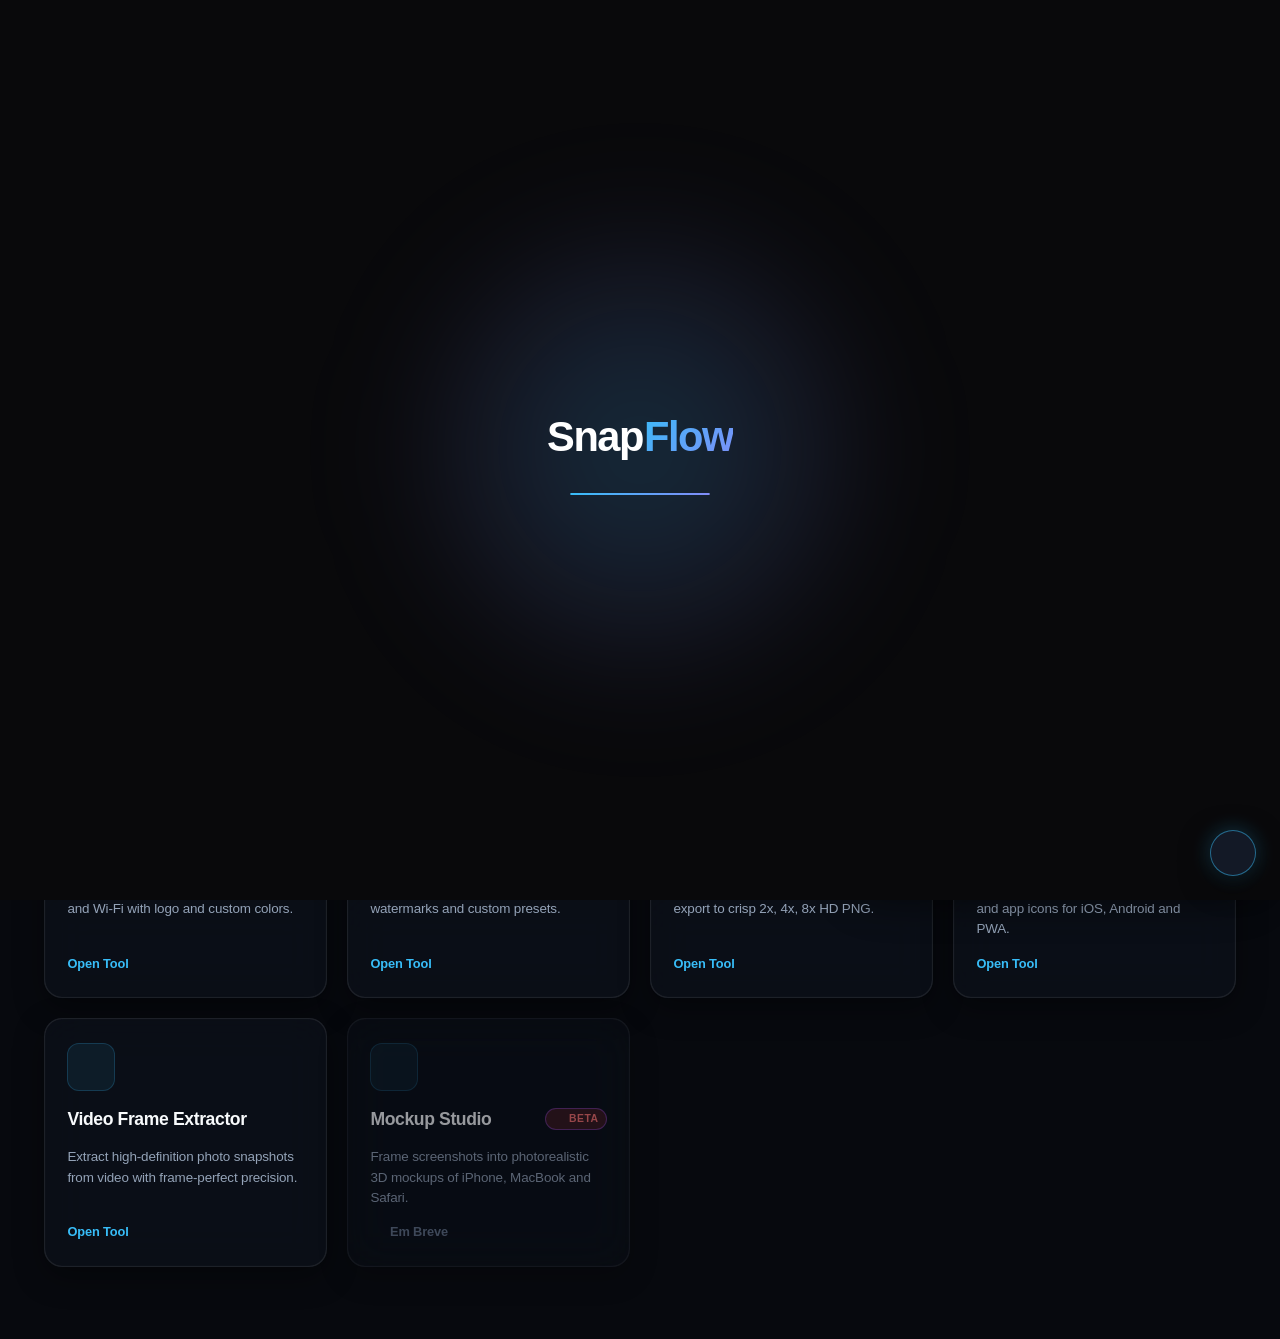
==== commit a2611382: "Add files via upload" ====
--- a/index.html
+++ b/index.html
@@ -51,10 +51,10 @@
   <script src="https://unpkg.com/lucide@latest"></script>
   <script src="https://cdn.jsdelivr.net/npm/@supabase/supabase-js@2"></script>
 
-  <!-- Stylesheets (v40 Cache Buster) -->
-  <link rel="stylesheet" href="css/main.css?v=40">
-  <link rel="stylesheet" href="css/glass.css?v=40">
-  <link rel="stylesheet" href="css/components.css?v=40">
+  <!-- Stylesheets (v41 Cache Buster) -->
+  <link rel="stylesheet" href="css/main.css?v=41">
+  <link rel="stylesheet" href="css/glass.css?v=41">
+  <link rel="stylesheet" href="css/components.css?v=41">
 </head>
 <body class="dark-theme">
   <!-- Interactive Ambient Magnetic Glow Cursor (Desktop only) -->
--- a/css/components.css
+++ b/css/components.css
@@ -1042,102 +1042,97 @@
    ========================================================================== */
 
 /* 1. Splashscreen Overlay */
+/* ==========================================================================
+   1. Minimalist Obsidian Splashscreen (Floating Bloom + Subtle Loader)
+   ========================================================================== */
 .splash-overlay {
   position: fixed;
   inset: 0;
-  z-index: 9999;
+  z-index: 99999;
   background: #09090b;
   display: flex;
   flex-direction: column;
   align-items: center;
   justify-content: center;
-  transition: opacity 0.6s cubic-bezier(0.4, 0, 0.2, 1), visibility 0.6s cubic-bezier(0.4, 0, 0.2, 1);
-}
-
-.splash-overlay.fade-out {
-  opacity: 0;
-  visibility: hidden;
+  overflow: hidden;
+  user-select: none;
+}
+
+/* Atmospheric Floating Ambient Bloom */
+.splash-floating-bloom {
+  position: absolute;
+  width: 500px;
+  height: 500px;
+  border-radius: 50%;
+  background: radial-gradient(circle, rgba(56, 189, 248, 0.22) 0%, rgba(129, 140, 248, 0.12) 45%, transparent 70%);
+  filter: blur(60px);
   pointer-events: none;
+  animation: subtleFloatingBloom 8s ease-in-out infinite alternate;
+}
+
+@keyframes subtleFloatingBloom {
+  0% { transform: translate3d(-25px, -20px, 0) scale(0.95); opacity: 0.7; }
+  50% { transform: translate3d(30px, 25px, 0) scale(1.12); opacity: 1; }
+  100% { transform: translate3d(-20px, 15px, 0) scale(0.98); opacity: 0.8; }
 }
 
 .splash-content {
+  position: relative;
+  z-index: 10;
   display: flex;
   flex-direction: column;
   align-items: center;
-  gap: 1.25rem;
+  gap: 1.5rem;
   text-align: center;
-  animation: splashScaleIn 0.8s cubic-bezier(0.16, 1, 0.3, 1);
-}
-
-@keyframes splashScaleIn {
-  from { opacity: 0; transform: scale(0.85); }
-  to { opacity: 1; transform: scale(1); }
-}
-
-.splash-logo-glow {
-  width: 84px;
-  height: 84px;
-  border-radius: 24px;
-  background: linear-gradient(135deg, #ffffff 0%, #38bdf8 50%, #7dd3fc 100%) !important;
-  display: flex;
-  align-items: center;
-  justify-content: center;
-  color: #09090b !important;
-  box-shadow: 0 0 50px rgba(56, 189, 248, 0.6);
-  animation: splashLogoRadiate 1.8s ease-in-out infinite alternate !important;
-}
-
-.splash-logo-glow svg,
-.splash-logo-glow i {
-  width: 44px;
-  height: 44px;
-  color: #09090b !important;
-  stroke: #09090b !important;
-}
-
-@keyframes splashLogoRadiate {
-  0% {
-    transform: scale(0.95);
-    box-shadow: 0 0 30px rgba(56, 189, 248, 0.4);
-  }
-  100% {
-    transform: scale(1.08);
-    box-shadow: 0 0 70px rgba(56, 189, 248, 0.85), 0 0 110px rgba(255, 255, 255, 0.5);
-  }
-}
-
-.splash-title {
+}
+
+.splash-brand-logo {
   font-family: var(--font-heading);
-  font-size: 2.5rem;
+  font-size: 2.6rem;
   font-weight: 800;
-  letter-spacing: -0.03em;
+  letter-spacing: -0.035em;
   color: #ffffff;
-}
-
-.splash-subtitle {
-  font-size: 0.95rem;
-  color: var(--text-secondary);
-  max-width: 380px;
-}
-
+  display: flex;
+  align-items: baseline;
+  user-select: none;
+}
+
+.splash-brand-snap {
+  color: #ffffff;
+}
+
+.splash-brand-flow {
+  background: linear-gradient(135deg, #38bdf8 0%, #818cf8 100%);
+  -webkit-background-clip: text;
+  -webkit-text-fill-color: transparent;
+  margin-left: 1px;
+}
+
+/* Subtle & Minimalist Progress Line */
 .splash-loader-bar {
-  width: 160px;
-  height: 3px;
-  background: #18181b;
+  width: 140px;
+  height: 2px;
+  background: rgba(255, 255, 255, 0.08);
   border-radius: 99px;
+  position: relative;
   overflow: hidden;
-  margin-top: 0.5rem;
 }
 
 .splash-loader-progress {
+  position: absolute;
+  top: 0;
+  left: 0;
   width: 0%;
   height: 100%;
-  background: linear-gradient(90deg, #ffffff, #38bdf8);
-  animation: progressFill 2s cubic-bezier(0.65, 0, 0.35, 1) forwards;
-}
-
-@keyframes progressFill {
+  background: linear-gradient(90deg, #38bdf8, #818cf8);
+  border-radius: 99px;
+  animation: subtleProgress 1.9s cubic-bezier(0.65, 0, 0.35, 1) forwards;
+}
+
+@keyframes subtleProgress {
   0% { width: 0%; }
+  40% { width: 50%; }
+  75% { width: 85%; }
   100% { width: 100%; }
 }
 
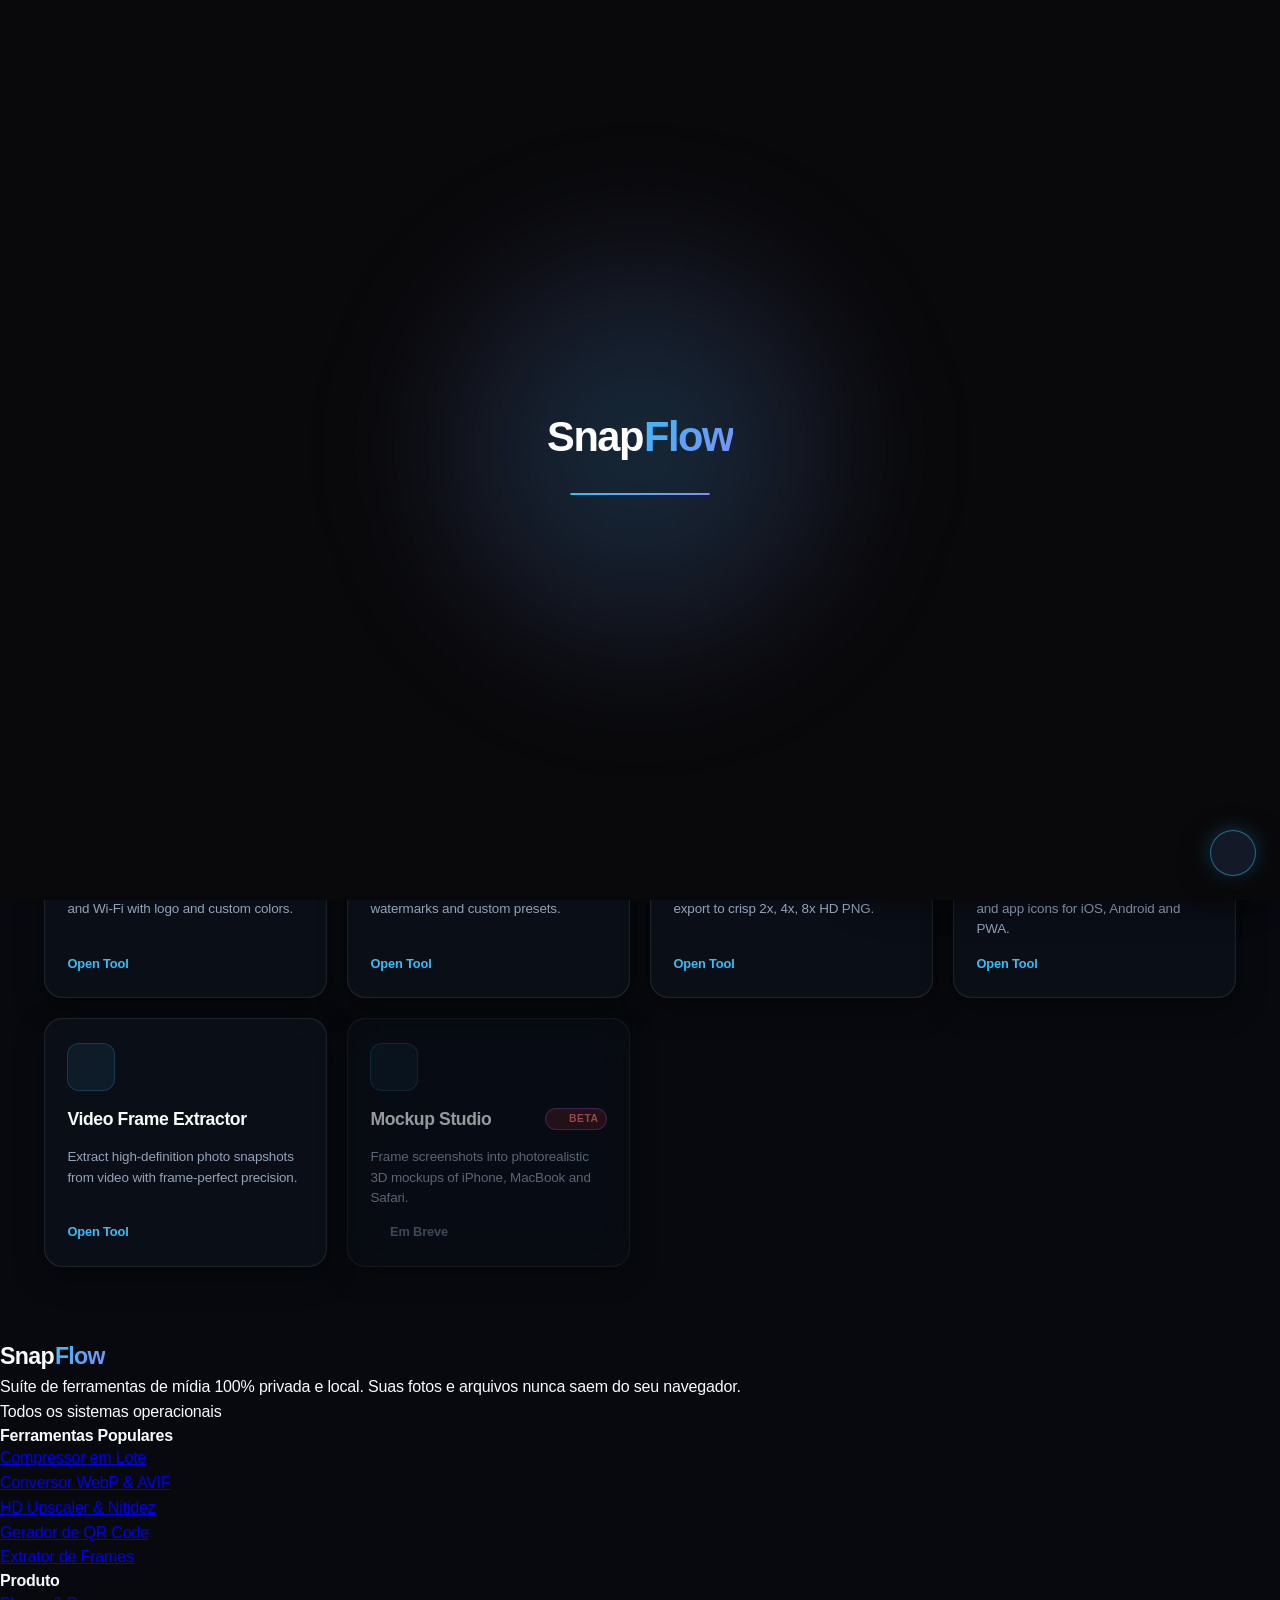
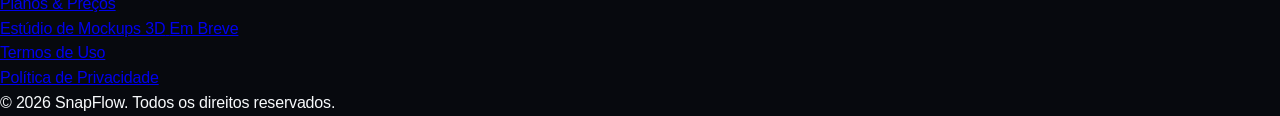
==== commit de7e162d: "Add files via upload" ====
--- a/index.html
+++ b/index.html
@@ -51,10 +51,10 @@
   <script src="https://unpkg.com/lucide@latest"></script>
   <script src="https://cdn.jsdelivr.net/npm/@supabase/supabase-js@2"></script>
 
-  <!-- Stylesheets (v41 Cache Buster) -->
-  <link rel="stylesheet" href="css/main.css?v=41">
-  <link rel="stylesheet" href="css/glass.css?v=41">
-  <link rel="stylesheet" href="css/components.css?v=41">
+  <!-- Stylesheets (v42 Cache Buster) -->
+  <link rel="stylesheet" href="css/main.css?v=42">
+  <link rel="stylesheet" href="css/glass.css?v=42">
+  <link rel="stylesheet" href="css/components.css?v=42">
 </head>
 <body class="dark-theme">
   <!-- Interactive Ambient Magnetic Glow Cursor (Desktop only) -->
@@ -795,6 +795,54 @@
       </button>
     </div>
   </div>
+  <!-- Site Footer (Premium SaaS 3-Column Layout) -->
+  <footer class="site-footer" id="siteFooter">
+    <div class="footer-container">
+      <div class="footer-grid">
+
+        <!-- Column 1: Brand & Privacy Manifesto -->
+        <div class="footer-col footer-brand-col">
+          <div class="footer-logo">
+            <span class="brand-name">Snap<span class="brand-name-accent">Flow</span></span>
+          </div>
+          <p class="footer-desc" data-i18n="footer_desc">Suíte de ferramentas de mídia 100% privada e local. Suas fotos e arquivos nunca saem do seu navegador.</p>
+          <div class="footer-status-badge">
+            <span class="footer-status-dot"></span>
+            <span data-i18n="footer_status">Todos os sistemas operacionais</span>
+          </div>
+        </div>
+
+        <!-- Column 2: Popular Tools -->
+        <div class="footer-col">
+          <h4 class="footer-col-title" data-i18n="footer_tools_title">Ferramentas Populares</h4>
+          <ul class="footer-links">
+            <li><a href="#" data-footer-tool="compressor" data-i18n="footer_tool_compressor">Compressor em Lote</a></li>
+            <li><a href="#" data-footer-tool="converter" data-i18n="footer_tool_converter">Conversor WebP & AVIF</a></li>
+            <li><a href="#" data-footer-tool="upscaler" data-i18n="footer_tool_upscaler">HD Upscaler & Nitidez</a></li>
+            <li><a href="#" data-footer-tool="qrcode" data-i18n="footer_tool_qrcode">Gerador de QR Code</a></li>
+            <li><a href="#" data-footer-tool="frame" data-i18n="footer_tool_frame">Extrator de Frames</a></li>
+          </ul>
+        </div>
+
+        <!-- Column 3: Product & Legal -->
+        <div class="footer-col">
+          <h4 class="footer-col-title" data-i18n="footer_product_title">Produto</h4>
+          <ul class="footer-links">
+            <li><a href="#" id="footerPricingLink" data-i18n="footer_pricing">Planos & Preços</a></li>
+            <li><a href="#" class="footer-link-disabled"><span data-i18n="footer_mockup">Estúdio de Mockups 3D</span> <span class="footer-soon-badge" data-i18n="footer_soon">Em Breve</span></a></li>
+            <li><a href="#" data-i18n="footer_terms">Termos de Uso</a></li>
+            <li><a href="#" data-i18n="footer_privacy">Política de Privacidade</a></li>
+          </ul>
+        </div>
+
+      </div>
+
+      <!-- Sub-Footer -->
+      <div class="footer-bottom">
+        <span class="footer-copyright" data-i18n="footer_copyright">© 2026 SnapFlow. Todos os direitos reservados.</span>
+      </div>
+    </div>
+  </footer>
 
   <!-- Cookie Consent Glassmorphism Banner (LGPD / GDPR Compliant) -->
   <div id="cookieConsentBanner" class="cookie-banner hidden">
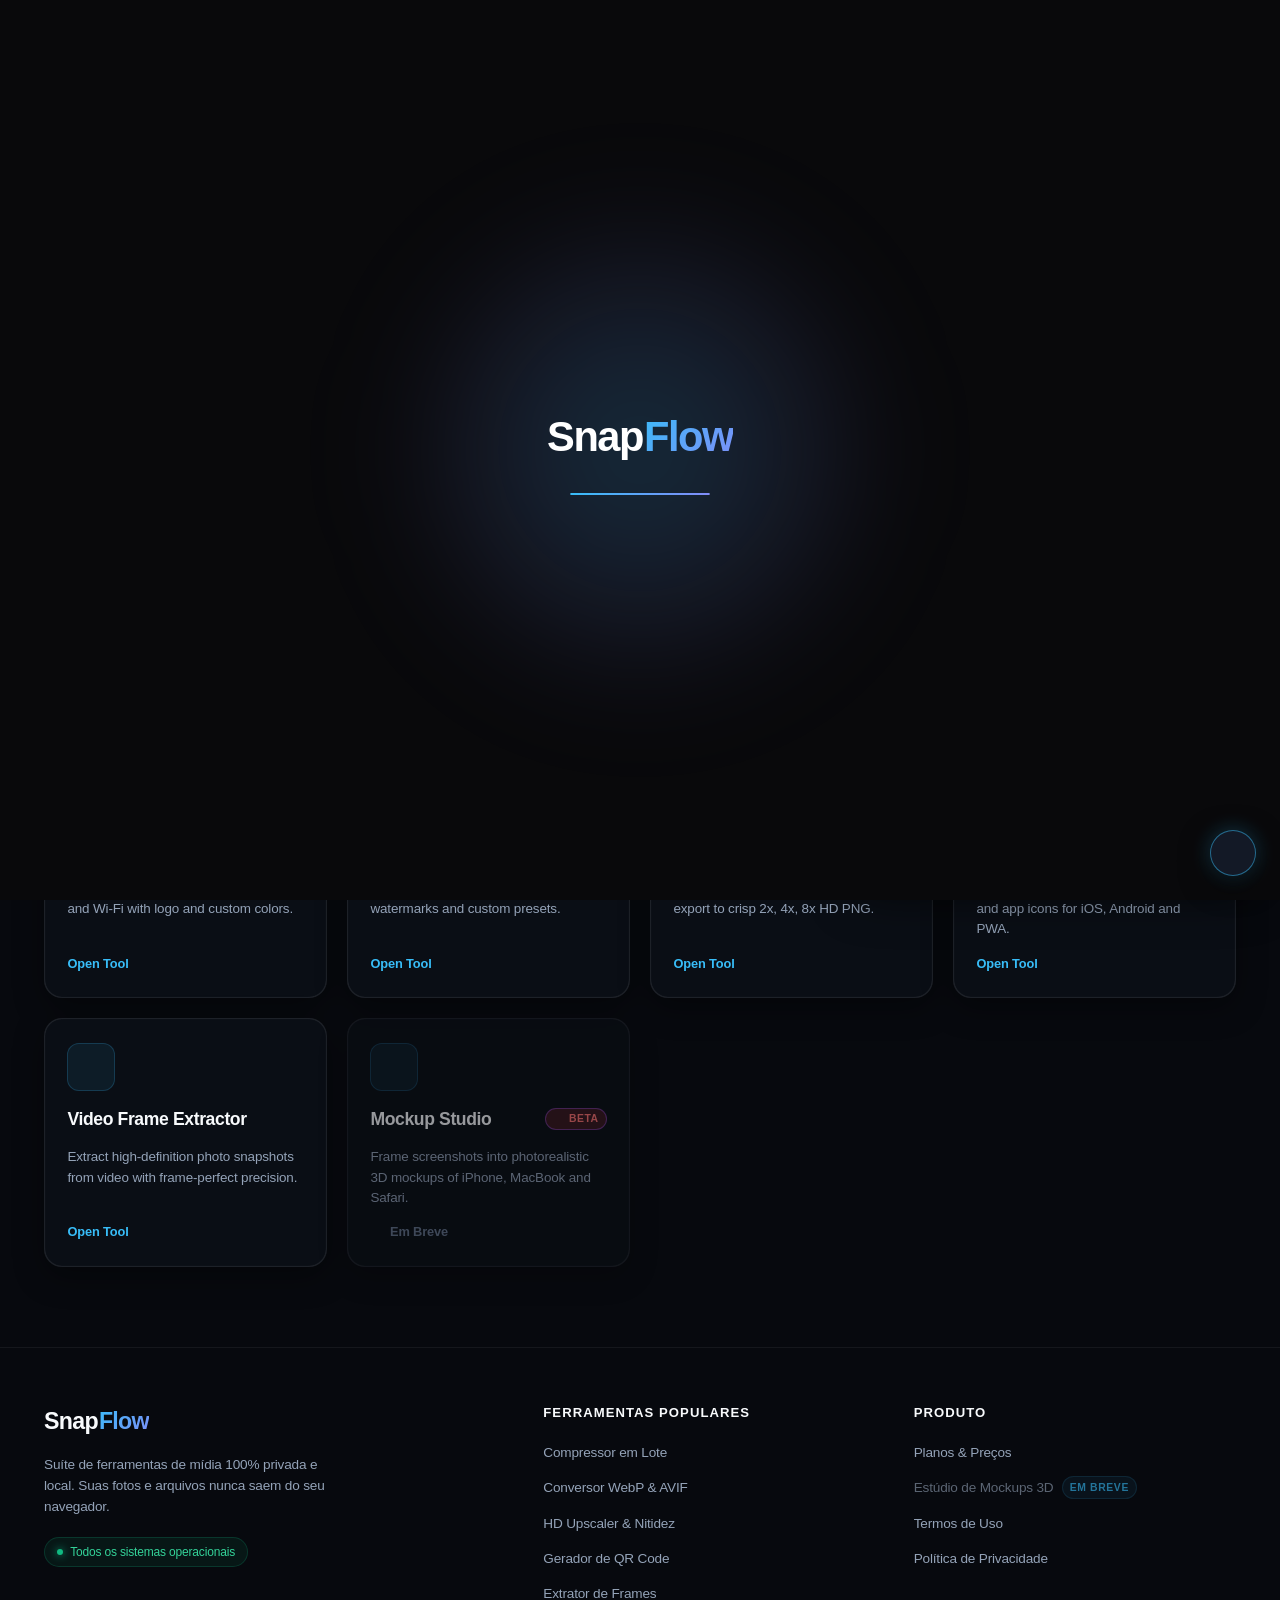
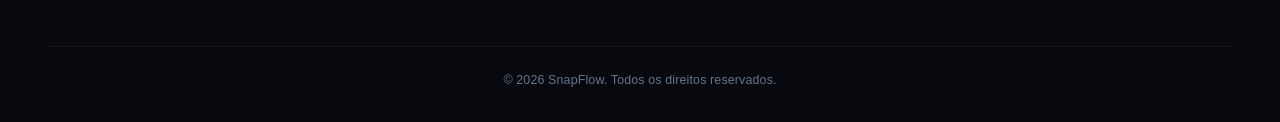
==== commit cc40c663: "Add files via upload" ====
--- a/index.html
+++ b/index.html
@@ -51,10 +51,10 @@
   <script src="https://unpkg.com/lucide@latest"></script>
   <script src="https://cdn.jsdelivr.net/npm/@supabase/supabase-js@2"></script>
 
-  <!-- Stylesheets (v42 Cache Buster) -->
-  <link rel="stylesheet" href="css/main.css?v=42">
-  <link rel="stylesheet" href="css/glass.css?v=42">
-  <link rel="stylesheet" href="css/components.css?v=42">
+  <!-- Stylesheets (v43 Cache Buster) -->
+  <link rel="stylesheet" href="css/main.css?v=43">
+  <link rel="stylesheet" href="css/glass.css?v=43">
+  <link rel="stylesheet" href="css/components.css?v=43">
 </head>
 <body class="dark-theme">
   <!-- Interactive Ambient Magnetic Glow Cursor (Desktop only) -->
--- a/css/main.css
+++ b/css/main.css
@@ -984,3 +984,36 @@
 }
 
 
+/* ==========================================================================
+   Premium Scroll & Ambient Polish (Claude Enhancement)
+   ========================================================================== */
+
+/* Header Glassmorphism Intensifies When Scrolled */
+.app-header.header-scrolled {
+  background: rgba(7, 9, 14, 0.65) !important;
+  backdrop-filter: blur(20px) saturate(180%) !important;
+  -webkit-backdrop-filter: blur(20px) saturate(180%) !important;
+  border-bottom: 1px solid rgba(255, 255, 255, 0.06) !important;
+  box-shadow: 0 4px 30px rgba(0, 0, 0, 0.4);
+  transition: all 0.35s cubic-bezier(0.16, 1, 0.3, 1) !important;
+}
+
+body.light-theme .app-header.header-scrolled {
+  background: rgba(244, 244, 245, 0.8) !important;
+  border-bottom: 1px solid rgba(0, 0, 0, 0.06) !important;
+  box-shadow: 0 4px 20px rgba(0, 0, 0, 0.06);
+}
+
+/* Enhanced Gradient Text Shimmer */
+.gradient-text {
+  background: linear-gradient(90deg, #38bdf8 0%, #818cf8 28%, #c084fc 48%, rgba(255,255,255,0.9) 53%, #c084fc 58%, #818cf8 72%, #38bdf8 100%) !important;
+  background-size: 200% auto !important;
+  -webkit-background-clip: text !important;
+  -webkit-text-fill-color: transparent !important;
+  animation: gradientShimmer 5s linear infinite !important;
+}
+
+@keyframes gradientShimmer {
+  0% { background-position: 0% center; }
+  100% { background-position: 200% center; }
+}
--- a/css/components.css
+++ b/css/components.css
@@ -2109,3 +2109,410 @@
   }
 }
 
+
+/* ==========================================================================
+   Site Footer (Premium SaaS 3-Column Layout)
+   ========================================================================== */
+.site-footer {
+  position: relative;
+  z-index: 10;
+  margin-top: 5rem;
+  border-top: 1px solid rgba(255, 255, 255, 0.06);
+}
+
+.footer-container {
+  max-width: 1240px;
+  margin: 0 auto;
+  padding: 3.5rem 1.5rem 2rem 1.5rem;
+  box-sizing: border-box;
+}
+
+.footer-grid {
+  display: grid;
+  grid-template-columns: 1.4fr 1fr 1fr;
+  gap: 3rem;
+}
+
+/* Column styles */
+.footer-col-title {
+  font-family: var(--font-heading);
+  font-size: 0.82rem;
+  font-weight: 700;
+  text-transform: uppercase;
+  letter-spacing: 0.08em;
+  color: var(--text-primary);
+  margin-bottom: 1.15rem;
+}
+
+.footer-brand-col .footer-logo {
+  margin-bottom: 0.85rem;
+}
+
+.footer-desc {
+  font-size: 0.85rem;
+  color: var(--text-secondary);
+  line-height: 1.55;
+  max-width: 300px;
+  margin-bottom: 1.25rem;
+}
+
+/* Operational Status Badge */
+.footer-status-badge {
+  display: inline-flex;
+  align-items: center;
+  gap: 0.45rem;
+  padding: 0.3rem 0.75rem;
+  border-radius: var(--radius-full);
+  background: rgba(16, 185, 129, 0.08);
+  border: 1px solid rgba(16, 185, 129, 0.2);
+  font-size: 0.75rem;
+  font-weight: 500;
+  color: #34d399;
+}
+
+.footer-status-dot {
+  width: 6px;
+  height: 6px;
+  border-radius: 50%;
+  background: #10b981;
+  box-shadow: 0 0 8px #10b981;
+  animation: pulseBeacon 2s infinite ease-in-out;
+}
+
+/* Link lists */
+.footer-links {
+  list-style: none;
+  padding: 0;
+  margin: 0;
+  display: flex;
+  flex-direction: column;
+  gap: 0.65rem;
+}
+
+.footer-links a {
+  font-size: 0.85rem;
+  color: var(--text-secondary);
+  text-decoration: none;
+  transition: color 0.2s ease, transform 0.2s ease;
+  display: inline-flex;
+  align-items: center;
+  gap: 0.5rem;
+}
+
+.footer-links a:hover {
+  color: var(--text-primary);
+  transform: translateX(3px);
+}
+
+.footer-link-disabled {
+  pointer-events: none;
+  opacity: 0.6;
+}
+
+.footer-soon-badge {
+  font-size: 0.65rem;
+  font-weight: 700;
+  text-transform: uppercase;
+  letter-spacing: 0.06em;
+  padding: 0.15rem 0.45rem;
+  border-radius: var(--radius-full);
+  background: rgba(56, 189, 248, 0.1);
+  color: #38bdf8;
+  border: 1px solid rgba(56, 189, 248, 0.2);
+}
+
+/* Sub-Footer / Bottom Bar */
+.footer-bottom {
+  margin-top: 2.5rem;
+  padding-top: 1.5rem;
+  border-top: 1px solid rgba(255, 255, 255, 0.05);
+  display: flex;
+  align-items: center;
+  justify-content: center;
+}
+
+.footer-copyright {
+  font-size: 0.78rem;
+  color: var(--text-muted);
+  letter-spacing: 0.01em;
+}
+
+/* Light Theme Footer */
+body.light-theme .site-footer {
+  border-top: 1px solid rgba(0, 0, 0, 0.06);
+}
+
+body.light-theme .footer-bottom {
+  border-top: 1px solid rgba(0, 0, 0, 0.06);
+}
+
+body.light-theme .footer-status-badge {
+  background: rgba(16, 185, 129, 0.06);
+  border-color: rgba(16, 185, 129, 0.15);
+}
+
+body.light-theme .footer-soon-badge {
+  background: rgba(2, 132, 199, 0.08);
+  color: #0284c7;
+  border-color: rgba(2, 132, 199, 0.2);
+}
+
+/* Footer Responsive */
+@media (max-width: 768px) {
+  .footer-grid {
+    grid-template-columns: 1fr;
+    gap: 2rem;
+  }
+
+  .footer-desc {
+    max-width: 100%;
+  }
+
+  .footer-container {
+    padding: 2.5rem 1.25rem 1.5rem 1.25rem;
+  }
+}
+
+
+/* ==========================================================================
+   Premium Micro-Animations & Visual Polish (Claude Enhancement)
+   ========================================================================== */
+
+
+/* ---- 1. Scroll-Triggered Card Reveal Animation ---- */
+
+.hub-card.scroll-reveal {
+  opacity: 0;
+  transform: translateY(40px) scale(0.97);
+  will-change: transform, opacity;
+}
+
+.hub-card.scroll-revealed {
+  opacity: 1;
+  transform: translateY(0) scale(1);
+  transition: opacity 0.6s cubic-bezier(0.16, 1, 0.3, 1),
+              transform 0.6s cubic-bezier(0.16, 1, 0.3, 1);
+}
+
+/* Staggered entrance delays for sequential reveal */
+.hub-card.scroll-revealed:nth-child(1)  { transition-delay: 0.00s; }
+.hub-card.scroll-revealed:nth-child(2)  { transition-delay: 0.04s; }
+.hub-card.scroll-revealed:nth-child(3)  { transition-delay: 0.08s; }
+.hub-card.scroll-revealed:nth-child(4)  { transition-delay: 0.12s; }
+.hub-card.scroll-revealed:nth-child(5)  { transition-delay: 0.16s; }
+.hub-card.scroll-revealed:nth-child(6)  { transition-delay: 0.20s; }
+.hub-card.scroll-revealed:nth-child(7)  { transition-delay: 0.24s; }
+.hub-card.scroll-revealed:nth-child(8)  { transition-delay: 0.28s; }
+.hub-card.scroll-revealed:nth-child(9)  { transition-delay: 0.32s; }
+.hub-card.scroll-revealed:nth-child(10) { transition-delay: 0.36s; }
+
+
+/* ---- 2. Gradient Border Shimmer on Hover for Hub Cards ---- */
+
+@property --border-angle {
+  syntax: "<angle>";
+  initial-value: 0deg;
+  inherits: false;
+}
+
+@keyframes borderShimmer {
+  0%   { --border-angle: 0deg; }
+  100% { --border-angle: 360deg; }
+}
+
+.hub-card::after {
+  content: '';
+  position: absolute;
+  inset: -1px;
+  border-radius: inherit;
+  background: conic-gradient(
+    from var(--border-angle, 0deg),
+    transparent 0%,
+    transparent 30%,
+    rgba(56, 189, 248, 0.4) 40%,
+    rgba(129, 140, 248, 0.35) 50%,
+    rgba(192, 132, 252, 0.3) 55%,
+    transparent 65%,
+    transparent 100%
+  );
+  z-index: -1;
+  opacity: 0;
+  transition: opacity 0.4s ease;
+  pointer-events: none;
+  -webkit-mask: linear-gradient(#000 0 0) content-box, linear-gradient(#000 0 0);
+          mask: linear-gradient(#000 0 0) content-box, linear-gradient(#000 0 0);
+  -webkit-mask-composite: xor;
+          mask-composite: exclude;
+  padding: 1px;
+}
+
+@media (hover: hover) {
+  .hub-card:hover::after {
+    opacity: 1;
+    animation: borderShimmer 3s linear infinite;
+  }
+}
+
+
+/* ---- 3. Hub Title Gradient Text Shimmer ---- */
+
+.gradient-text {
+  background: linear-gradient(
+    90deg,
+    #38bdf8 0%,
+    #818cf8 30%,
+    #c084fc 50%,
+    rgba(255, 255, 255, 0.95) 55%,
+    #c084fc 60%,
+    #818cf8 70%,
+    #38bdf8 100%
+  ) !important;
+  background-size: 200% auto !important;
+  -webkit-background-clip: text !important;
+  -webkit-text-fill-color: transparent !important;
+  animation: gradientShimmer 4s linear infinite;
+}
+
+@keyframes gradientShimmer {
+  0%   { background-position: 0% center; }
+  100% { background-position: 200% center; }
+}
+
+
+/* ---- 4. Pricing Card Featured Glow Pulse ---- */
+
+.pricing-card.featured {
+  animation: featuredCardGlow 2.5s ease-in-out infinite alternate;
+}
+
+@keyframes featuredCardGlow {
+  0% {
+    box-shadow: 0 0 20px rgba(56, 189, 248, 0.15),
+                0 8px 30px rgba(0, 0, 0, 0.3);
+    border-color: rgba(56, 189, 248, 0.3);
+  }
+  100% {
+    box-shadow: 0 0 35px rgba(56, 189, 248, 0.3),
+                0 8px 30px rgba(0, 0, 0, 0.3);
+    border-color: rgba(56, 189, 248, 0.5);
+  }
+}
+
+
+/* ---- 5. Search Input Breathing Glow ---- */
+
+.hub-search-input:focus {
+  animation: searchBreathing 3s ease-in-out infinite alternate;
+}
+
+@keyframes searchBreathing {
+  0%   { box-shadow: 0 0 20px rgba(56, 189, 248, 0.2); }
+  100% { box-shadow: 0 0 35px rgba(56, 189, 248, 0.35); }
+}
+
+
+/* ---- 6. Smooth Page Transition Fade ---- */
+
+.hub-screen:not(.hidden),
+.pricing-screen:not(.hidden) {
+  animation: screenFadeIn 0.5s cubic-bezier(0.16, 1, 0.3, 1) forwards;
+}
+
+@keyframes screenFadeIn {
+  from {
+    opacity: 0;
+    transform: translateY(8px);
+  }
+  to {
+    opacity: 1;
+    transform: translateY(0);
+  }
+}
+
+
+/* ---- 7. Hub Category Title Decorative Line ---- */
+
+.hub-category-title::after {
+  content: '';
+  flex: 1;
+  height: 1px;
+  background: linear-gradient(90deg, rgba(56, 189, 248, 0.3), transparent);
+  margin-left: 1rem;
+}
+
+body.light-theme .hub-category-title::after {
+  background: linear-gradient(90deg, rgba(2, 132, 199, 0.25), transparent);
+}
+
+
+/* ---- 8. Button Click Ripple Effect ---- */
+
+.btn-primary {
+  transition: transform 0.12s ease,
+              box-shadow 0.12s ease,
+              background var(--transition-fast),
+              border-color var(--transition-fast);
+}
+
+@media (hover: hover) {
+  .btn-primary:active {
+    transform: scale(0.96);
+    box-shadow: 0 0 0 4px rgba(56, 189, 248, 0.2);
+    transition: transform 0.08s ease,
+                box-shadow 0.08s ease;
+  }
+}
+
+
+/* ---- 9. Toast Notification Slide + Bounce ---- */
+
+.toast {
+  animation: toastSlideIn 0.4s cubic-bezier(0.34, 1.56, 0.64, 1) forwards !important;
+}
+
+@keyframes toastSlideIn {
+  from {
+    opacity: 0;
+    transform: translateX(40px) scale(0.92);
+  }
+  to {
+    opacity: 1;
+    transform: translateX(0) scale(1);
+  }
+}
+
+/* Prefers reduced motion — disable all micro-animations */
+@media (prefers-reduced-motion: reduce) {
+  .hub-card.scroll-reveal,
+  .hub-card.scroll-revealed {
+    opacity: 1 !important;
+    transform: none !important;
+    transition: none !important;
+    transition-delay: 0s !important;
+  }
+
+  .hub-card::after {
+    animation: none !important;
+  }
+
+  .gradient-text {
+    animation: none !important;
+  }
+
+  .pricing-card.featured {
+    animation: none !important;
+  }
+
+  .hub-search-input:focus {
+    animation: none !important;
+  }
+
+  .hub-screen:not(.hidden),
+  .pricing-screen:not(.hidden) {
+    animation: none !important;
+  }
+
+  .toast {
+    animation: none !important;
+  }
+}
